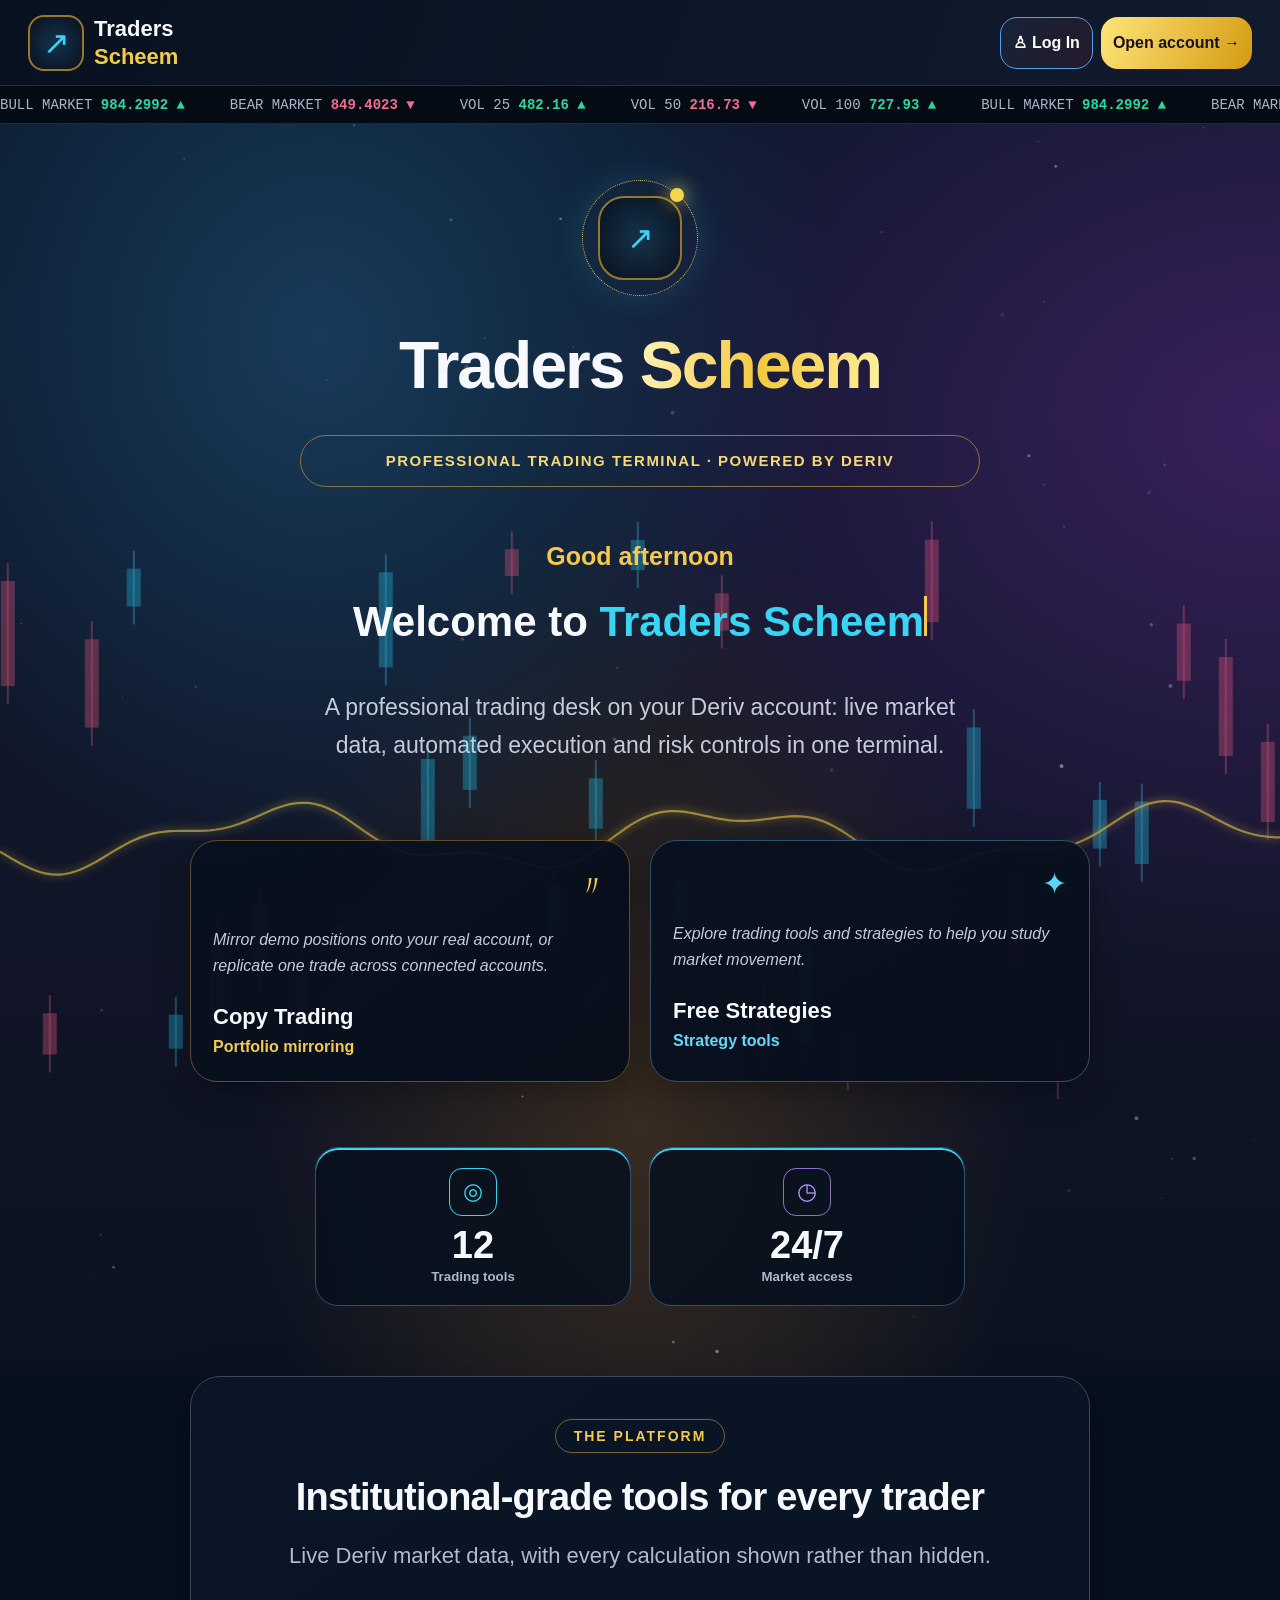
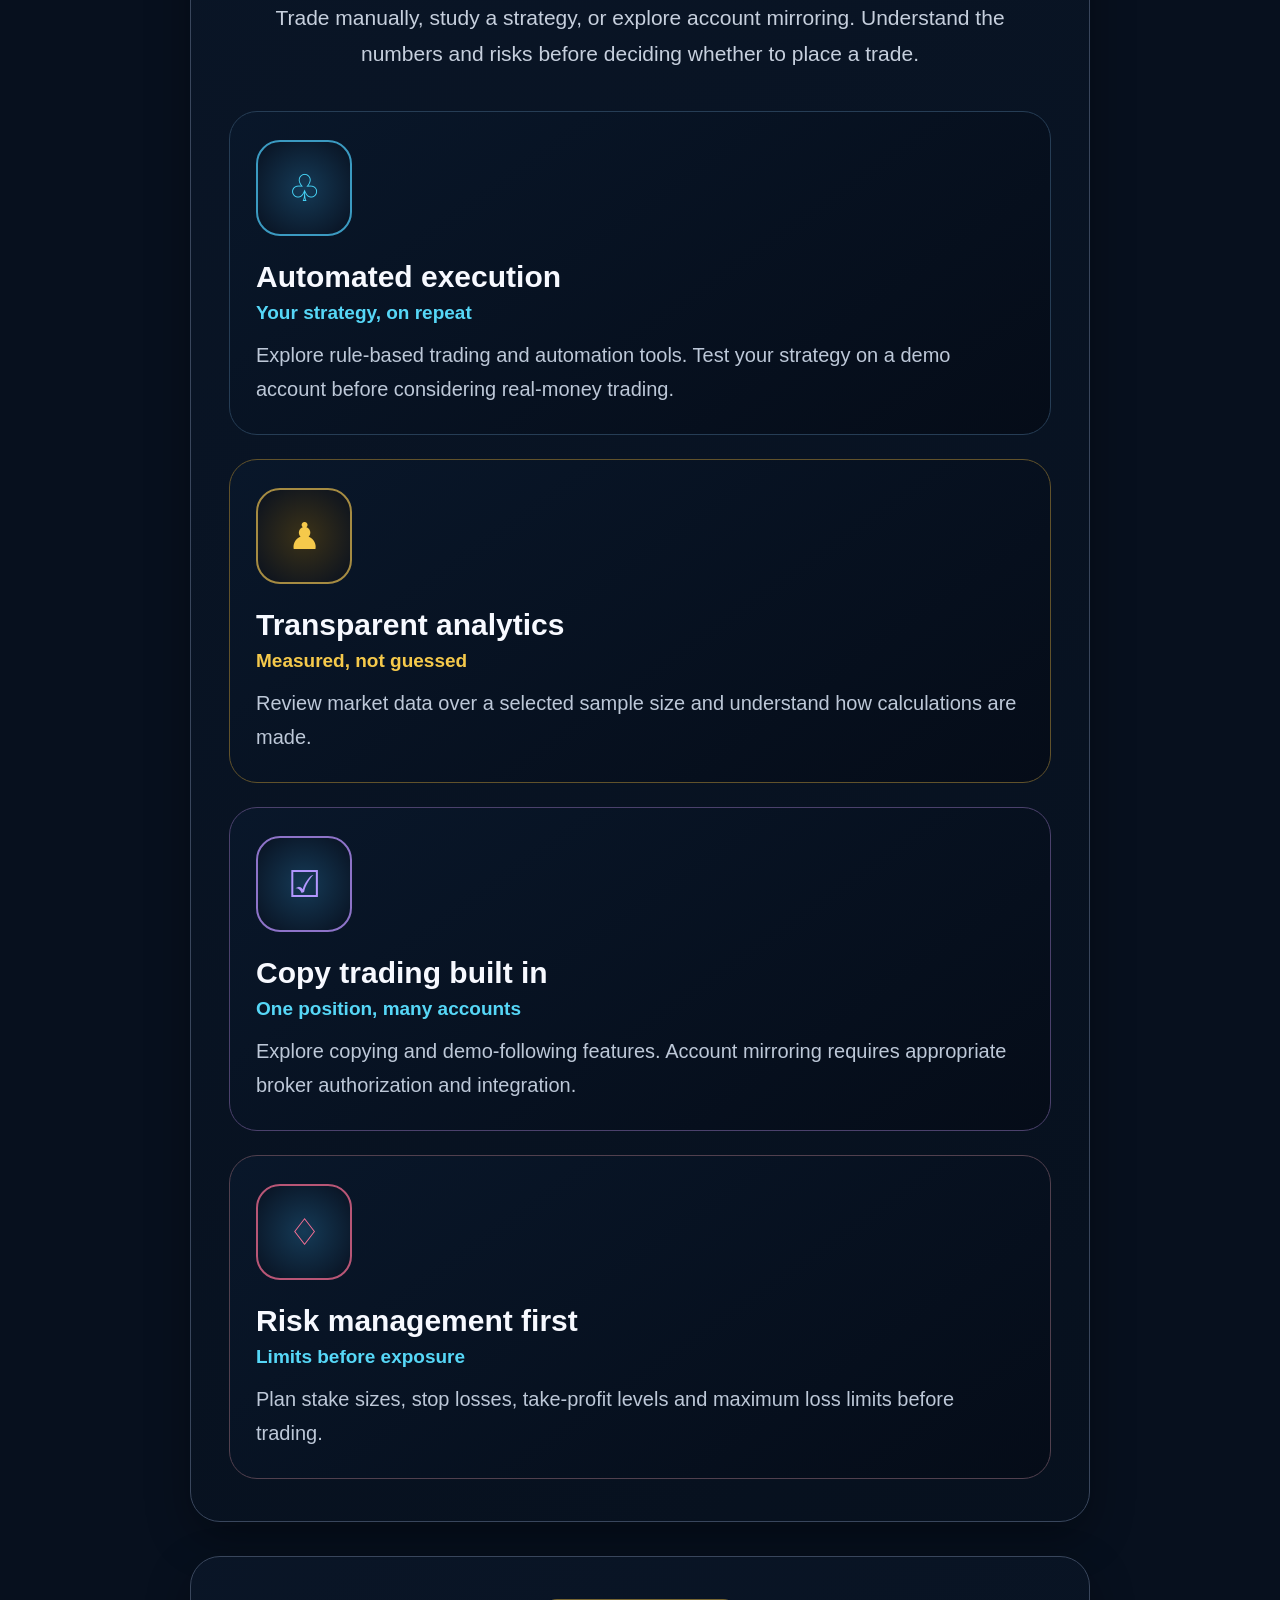
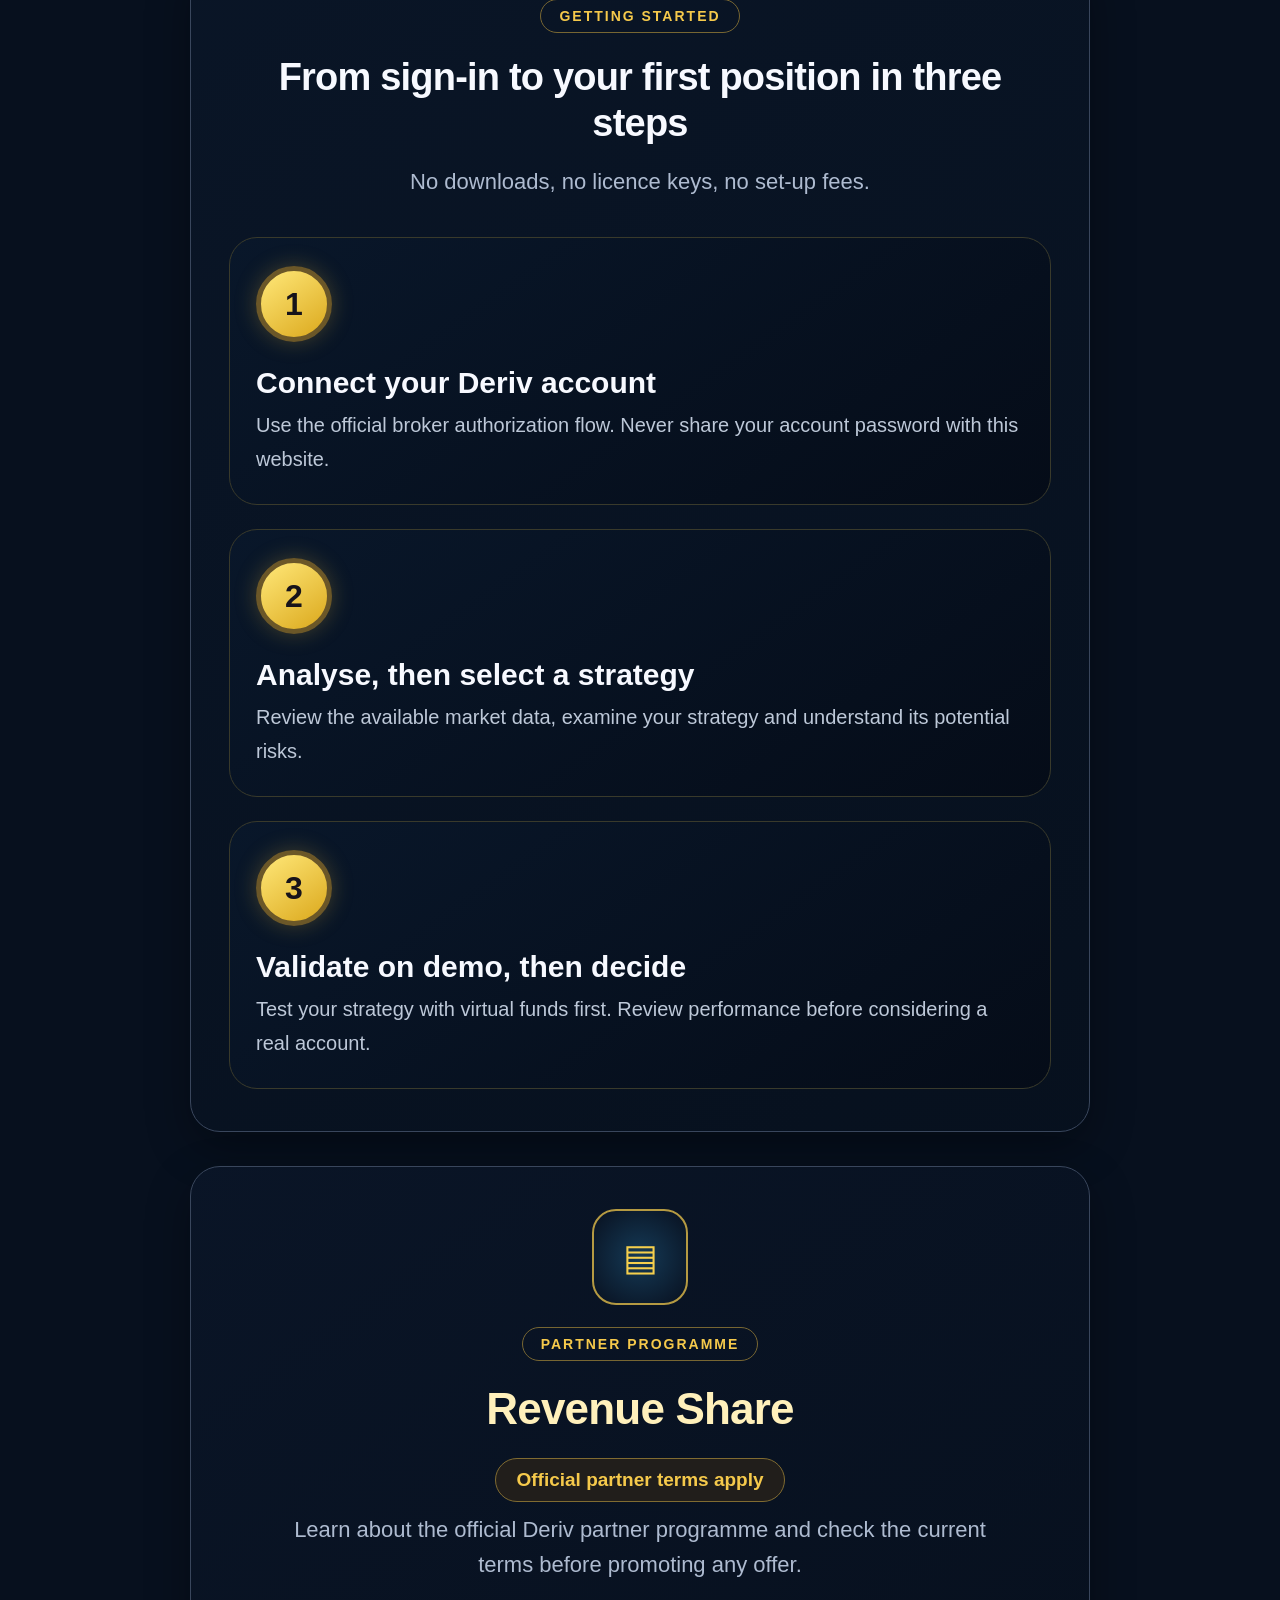
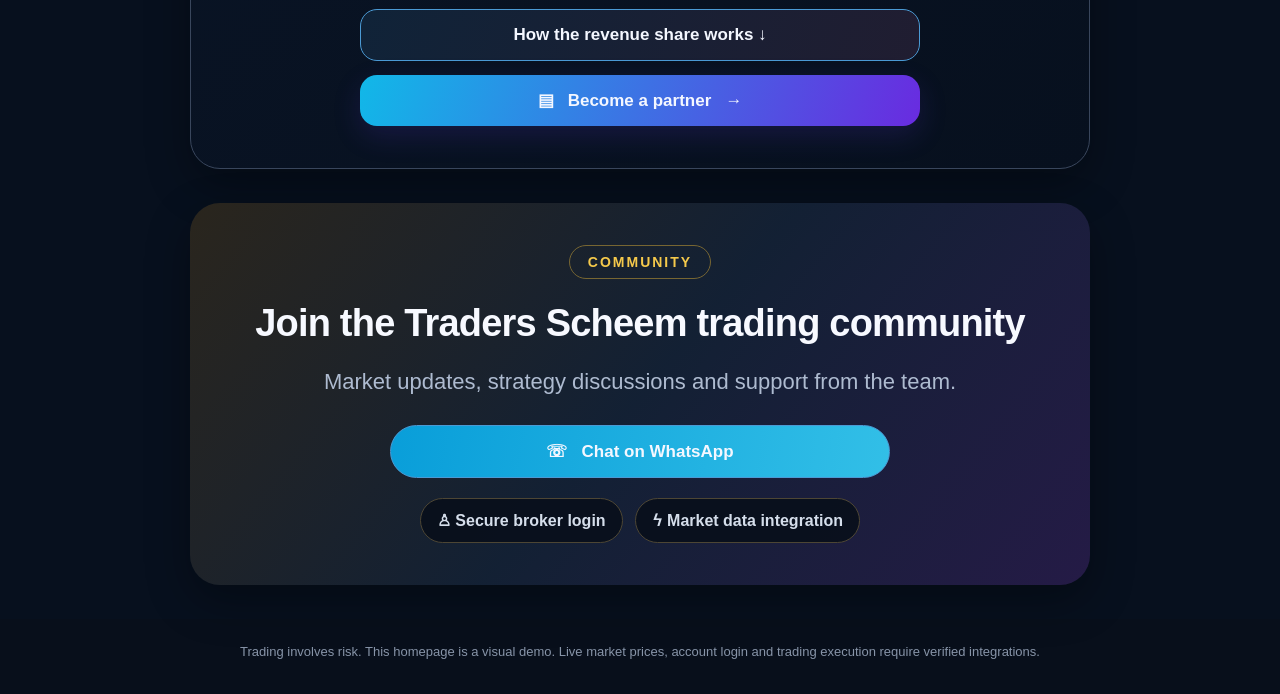
==== index.html @ 0c9692fd "Create index.html" ====
<!DOCTYPE html>
<html lang="en">
<head>
<meta charset="UTF-8">
<meta name="viewport" content="width=device-width, initial-scale=1.0">
<meta name="theme-color" content="#08101e">
<title>Traders Scheem</title>

<style>
:root {
  --bg: #07101e;
  --gold: #f5c94b;
  --cyan: #38d5f4;
}
* { box-sizing: border-box; }
html { scroll-behavior: smooth; }
body {
  margin: 0;
  background: var(--bg);
  color: #f7f9ff;
  font-family: Arial, Helvetica, sans-serif;
  overflow-x: hidden;
}
button, a { font: inherit; }
button { cursor: pointer; }

/* Sticky navigation */
.nav {
  position: sticky;
  top: 0;
  z-index: 20;
  min-height: 86px;
  background: linear-gradient(110deg,#07111f,#111b2d);
  display: flex;
  align-items: center;
  justify-content: space-between;
  padding: 10px 16px;
  gap: 10px;
  border-bottom: 1px solid #243047;
}
.brand {
  display: flex;
  align-items: center;
  gap: 10px;
}
.logo {
  width: 56px;
  height: 56px;
  border: 2px solid #98772b;
  border-radius: 16px;
  background: radial-gradient(circle,#15334c,#08101d);
  display: grid;
  place-items: center;
  color: var(--cyan);
  font-size: 32px;
  flex-shrink: 0;
}
.brand-name {
  font-size: 22px;
  line-height: 1.05;
  font-weight: 900;
}
.brand-name span {
  display: block;
  color: var(--gold);
  margin-top: 4px;
}
.nav-actions {
  display: flex;
  gap: 8px;
  align-items: center;
}
.nav-btn {
  border: 1px solid #559fe9;
  border-radius: 17px;
  padding: 12px;
  min-height: 52px;
  background: linear-gradient(120deg,#172337,#241b2b);
  color: white;
  font-weight: 800;
}
.nav-btn.open {
  background: linear-gradient(115deg,#ffe57a,#d59a11);
  border: 0;
  color: #17121a;
}

/* Animated market ticker */
.ticker {
  position: sticky;
  top: 86px;
  z-index: 19;
  height: 38px;
  background: #050b15;
  border-bottom: 1px solid #1e2a3c;
  display: flex;
  align-items: center;
  overflow: hidden;
  white-space: nowrap;
  color: #aab6c8;
  font-family: monospace;
  font-size: 14px;
}
.ticker-track {
  display: flex;
  gap: 45px;
  min-width: max-content;
  animation: ticker 24s linear infinite;
}
.up { color: #27d9a2; }
.down { color: #f06c91; }
@keyframes ticker {
  to { transform: translateX(-50%); }
}

/* Hero section */
.hero {
  position: relative;
  isolation: isolate;
  min-height: 1050px;
  overflow: hidden;
  padding: 50px 20px 70px;
  text-align: center;
  background:
    radial-gradient(ellipse at 25% 17%,#183b5a,transparent 38%),
    radial-gradient(ellipse at 100% 24%,#39205c,transparent 42%),
    radial-gradient(ellipse at 50% 80%,#382b20,transparent 43%),
    linear-gradient(180deg,#0a1729,#111527 68%,#0a1220);
}
#chart-bg {
  position: absolute;
  inset: 0;
  width: 100%;
  height: 100%;
  z-index: -1;
  opacity: .72;
}
.hero-content {
  position: relative;
  z-index: 1;
  max-width: 900px;
  margin: auto;
}
.hero-logo {
  width: 116px;
  height: 116px;
  margin: 6px auto 35px;
  border-radius: 50%;
  display: grid;
  place-items: center;
  position: relative;
  border: 1px dotted #e2c24d;
  box-shadow: 0 0 35px #38d5f42a;
}
.hero-logo .logo {
  width: 84px;
  height: 84px;
  border-radius: 26px;
}
.orbit {
  position: absolute;
  width: 14px;
  height: 14px;
  background: #f5d64b;
  border-radius: 50%;
  top: 7px;
  right: 13px;
  box-shadow: 0 0 18px #f5d64b;
  animation: orbit 5s ease-in-out infinite;
}
@keyframes orbit {
  50% {
    transform: translate(-25px,42px);
    background: var(--cyan);
  }
}
h1 {
  font-size: clamp(38px,9vw,66px);
  line-height: 1.04;
  letter-spacing: -2px;
  margin: 0 0 35px;
  font-weight: 900;
}
h1 span {
  background: linear-gradient(100deg,#fff3bc,#f5c83d,#fff0a2);
  -webkit-background-clip: text;
  background-clip: text;
  color: transparent;
}
.tagline {
  border: 1px solid #8c733b;
  border-radius: 40px;
  padding: 14px 18px;
  max-width: 680px;
  margin: 0 auto 55px;
  color: #f5d879;
  font-size: 15px;
  font-weight: 850;
  letter-spacing: 1.5px;
  line-height: 1.5;
}
.greeting {
  font-size: 25px;
  font-weight: 800;
  color: var(--gold);
  margin-bottom: 25px;
}
.typing-line {
  font-size: clamp(29px,6vw,42px);
  font-weight: 900;
  min-height: 53px;
  margin: 0 auto 40px;
}
.cyan { color: var(--cyan); }
.cursor {
  display: inline-block;
  width: 3px;
  height: .95em;
  background: var(--gold);
  animation: blink .8s steps(2) infinite;
}
@keyframes blink { 50% { opacity: 0; } }
.description {
  max-width: 680px;
  margin: 0 auto 75px;
  font-size: clamp(17px,3.6vw,23px);
  line-height: 1.65;
  color: #c5ccd9;
}

/* Hero feature cards */
.features {
  display: grid;
  grid-template-columns: 1fr 1fr;
  gap: 20px;
  max-width: 900px;
  margin: auto;
  text-align: left;
}
.feature {
  border: 1px solid #5e4d2d;
  border-radius: 27px;
  background: linear-gradient(145deg,#07101fef,#080e1bf7);
  padding: 25px 22px;
  min-height: 230px;
  box-shadow: 0 10px 35px #0005;
}
.feature.secondary { border-color: #31516a; }
.quote {
  color: var(--gold);
  font-size: 30px;
  text-align: right;
}
.feature p {
  color: #c5cbd8;
  font-style: italic;
  font-size: 16px;
  line-height: 1.65;
  margin: 20px 0 24px;
}
.feature h2 { font-size: 22px; margin-bottom: 8px; }
.sub { color: var(--gold); font-weight: 800; }
.feature.secondary .sub { color: #63dafa; }

/* Statistics */
.stats {
  display: grid;
  grid-template-columns: 1fr 1fr;
  gap: 18px;
  max-width: 650px;
  margin: 65px auto 0;
}
.stat {
  border: 1px solid #2b526f;
  border-radius: 23px;
  min-height: 150px;
  padding: 20px;
  background: #07101ed9;
  box-shadow: inset 0 2px 0 var(--cyan);
}
.stat-icon {
  width: 48px;
  height: 48px;
  border: 1px solid var(--cyan);
  border-radius: 13px;
  margin: 0 auto 8px;
  display: grid;
  place-items: center;
  color: var(--cyan);
  font-size: 23px;
}
.stat strong { font-size: 38px; display: block; }
.stat small { color: #aab8c9; font-weight: 700; }

/* All scroll-down sections */
.content-section {
  position: relative;
  max-width: 900px;
  margin: 0 auto 34px;
  padding: 32px 28px;
  border: 1px solid #39465c;
  border-radius: 30px;
  background: linear-gradient(145deg,#0a1527f5,#07101ef7);
  box-shadow: 0 16px 45px #0005;
  text-align: center;
}
.section-kicker {
  display: inline-block;
  border: 1px solid #776632;
  border-radius: 28px;
  padding: 8px 18px;
  color: var(--gold);
  font-weight: 900;
  letter-spacing: 2px;
  font-size: 14px;
  margin-bottom: 22px;
}
.content-section h2 {
  font-size: clamp(27px,5.5vw,38px);
  line-height: 1.2;
  margin: 0 auto 18px;
  letter-spacing: -.8px;
}
.section-lead {
  font-size: clamp(17px,3.6vw,22px);
  line-height: 1.6;
  color: #aebbd0;
  margin: 0 auto 26px;
  max-width: 720px;
}
.section-copy {
  font-size: clamp(16px,3.4vw,21px);
  line-height: 1.75;
  color: #c6cfdd;
  margin: 22px auto 0;
  max-width: 760px;
}
.detail-list {
  display: grid;
  grid-template-columns: 1fr;
  gap: 24px;
  margin-top: 38px;
  text-align: left;
}
.detail-card {
  border: 1px solid #263d55;
  border-radius: 28px;
  padding: 28px 26px;
  background: linear-gradient(145deg,#09172a,#050c18);
}
.detail-card.gold { border-color: #61522b; }
.detail-card.purple { border-color: #4b416c; }
.detail-card.rose { border-color: #51404e; }
.detail-icon {
  width: 96px;
  height: 96px;
  border: 2px solid #3b9ac1;
  border-radius: 24px;
  display: grid;
  place-items: center;
  font-size: 37px;
  color: #48d7fa;
  background: radial-gradient(circle,#153a56,#08101f);
  margin-bottom: 24px;
}
.detail-card.gold .detail-icon {
  color: var(--gold);
  border-color: #a58b42;
  background: radial-gradient(circle,#3b3218,#08101f);
}
.detail-card.purple .detail-icon {
  color: #b397ff;
  border-color: #8d73c8;
}
.detail-card.rose .detail-icon {
  color: #ff7297;
  border-color: #b85676;
}
.detail-card h3 {
  font-size: clamp(23px,4.5vw,30px);
  margin: 0 0 8px;
}
.subheading {
  font-size: 19px;
  font-weight: 800;
  color: #56d7f7;
  margin-bottom: 14px;
}
.detail-card.gold .subheading { color: var(--gold); }
.detail-card p {
  font-size: clamp(16px,3.4vw,20px);
  line-height: 1.7;
  color: #bdc8d8;
  margin: 0;
}

/* Three getting-started steps */
.steps .detail-card { border-color: #393a2b; }
.step-number {
  width: 76px;
  height: 76px;
  border-radius: 50%;
  display: grid;
  place-items: center;
  background: linear-gradient(145deg,#ffe879,#dba81c);
  color: #17131a;
  font-size: 32px;
  font-weight: 900;
  border: 5px solid #6b5728;
  box-shadow: 0 0 22px #e6bc3740;
  margin-bottom: 24px;
}

/* Partner section */
.partner-icon { margin: 0 auto 22px; }
.partner-title {
  font-size: clamp(32px,6vw,44px) !important;
  color: #fff0bb;
}
.pill {
  display: inline-block;
  border: 1px solid #806b31;
  border-radius: 30px;
  padding: 10px 20px;
  color: var(--gold);
  font-weight: 900;
  font-size: 19px;
  margin: 4px 0 10px;
  background: #211e1b;
}
.section-button {
  display: block;
  width: 100%;
  max-width: 560px;
  margin: 14px auto 0;
  padding: 15px 18px;
  border-radius: 17px;
  border: 1px solid #4b9ad4;
  background: linear-gradient(110deg,#102338,#201d31);
  color: #f4f7ff;
  font-weight: 850;
  font-size: 17px;
}
.section-button.primary {
  border: 0;
  background: linear-gradient(110deg,#11b8e8,#692be0);
  box-shadow: 0 10px 28px #4e32c533;
}
.community {
  background: linear-gradient(130deg,#332b1dcb,#142236e8,#33205aab);
  border: 0;
}
.community .section-button {
  border-radius: 35px;
  background: linear-gradient(100deg,#099ed9,#32bfe7);
  max-width: 500px;
}
.trust-pills {
  display: flex;
  justify-content: center;
  flex-wrap: wrap;
  gap: 12px;
  margin-top: 20px;
}
.trust-pills span {
  border: 1px solid #4d4634;
  border-radius: 30px;
  padding: 12px 16px;
  background: #080f1be8;
  color: #d5deeb;
  font-weight: 700;
}
.footer {
  padding: 25px 15px 35px;
  text-align: center;
  color: #8794a8;
  font-size: 13px;
  background: #080f1b;
}

/* Mobile responsive */
@media (min-width:760px) {
  .nav { padding-left: 28px; padding-right: 28px; }
  .content-section { padding: 42px 38px; }
  .detail-list.two-col { grid-template-columns: 1fr 1fr; }
}
@media (max-width:420px) {
  .nav { padding: 8px 10px; }
  .logo { width: 47px; height: 47px; }
  .brand-name { font-size: 19px; }
  .nav-btn { padding: 10px 8px; font-size: 12px; }
  .hero { padding-left: 15px; padding-right: 15px; }
  .tagline { font-size: 12px; letter-spacing: 1px; }
  .features { gap: 12px; }
  .feature { padding: 19px 14px; }
  .feature p { font-size: 14px; }
  .feature h2 { font-size: 18px; }
  .content-section { padding: 28px 18px; margin-left: 12px; margin-right: 12px; }
  .detail-card { padding: 24px 20px; }
}
@media (prefers-reduced-motion: reduce) {
  *, *::before, *::after {
    animation-duration: .01ms !important;
    scroll-behavior: auto !important;
  }
}
</style>
</head>

<body>

<!-- Website header: browser mockup removed -->
<nav class="nav">
  <div class="brand">
    <div class="logo" aria-hidden="true">↗</div>
    <div class="brand-name">Traders<span>Scheem</span></div>
  </div>

  <div class="nav-actions">
    <button class="nav-btn"
      onclick="showNotice('Connect this button to your secure login page.')">
      ♙ Log In
    </button>
    <button class="nav-btn open"
      onclick="showNotice('Connect this button to your registration page.')">
      Open account →
    </button>
  </div>
</nav>

<div class="ticker">
  <div class="ticker-track">
    <span>BULL MARKET <b class="up">984.2992 ▲</b></span>
    <span>BEAR MARKET <b class="down">849.4023 ▼</b></span>
    <span>VOL 25 <b class="up">482.16 ▲</b></span>
    <span>VOL 50 <b class="down">216.73 ▼</b></span>
    <span>VOL 100 <b class="up">727.93 ▲</b></span>

    <span>BULL MARKET <b class="up">984.2992 ▲</b></span>
    <span>BEAR MARKET <b class="down">849.4023 ▼</b></span>
    <span>VOL 25 <b class="up">482.16 ▲</b></span>
    <span>VOL 50 <b class="down">216.73 ▼</b></span>
    <span>VOL 100 <b class="up">727.93 ▲</b></span>
  </div>
</div>

<!-- HERO -->
<main class="hero">
  <canvas id="chart-bg" aria-hidden="true"></canvas>

  <div class="hero-content">
    <div class="hero-logo">
      <div class="logo">↗</div>
      <span class="orbit"></span>
    </div>

    <h1>Traders <span>Scheem</span></h1>

    <div class="tagline">
      PROFESSIONAL TRADING TERMINAL · POWERED BY DERIV
    </div>

    <p class="greeting">Good afternoon</p>

    <p class="typing-line">
      Welcome to <span id="typed" class="cyan"></span><span class="cursor"></span>
    </p>

    <p class="description">
      A professional trading desk on your Deriv account:
      live market data, automated execution and risk controls
      in one terminal.
    </p>

    <section class="features">
      <article class="feature">
        <div class="quote">〃</div>
        <p>
          Mirror demo positions onto your real account, or
          replicate one trade across connected accounts.
        </p>
        <h2>Copy Trading</h2>
        <div class="sub">Portfolio mirroring</div>
      </article>

      <article class="feature secondary">
        <div class="quote" style="color:#55d8f5">✦</div>
        <p>
          Explore trading tools and strategies to help you
          study market movement.
        </p>
        <h2>Free Strategies</h2>
        <div class="sub">Strategy tools</div>
      </article>
    </section>

    <section class="stats">
      <div class="stat">
        <div class="stat-icon">◎</div>
        <strong>12</strong>
        <small>Trading tools</small>
      </div>
      <div class="stat">
        <div class="stat-icon" style="color:#b397ff;border-color:#8d73c8">◷</div>
        <strong>24/7</strong>
        <small>Market access</small>
      </div>
    </section>
  </div>
</main>

<!-- THE PLATFORM -->
<section class="content-section" id="platform">
  <div class="section-kicker">THE PLATFORM</div>

  <h2>Institutional-grade tools for every trader</h2>

  <p class="section-lead">
    Live Deriv market data, with every calculation shown
    rather than hidden.
  </p>

  <p class="section-copy">
    Trade manually, study a strategy, or explore account
    mirroring. Understand the numbers and risks before
    deciding whether to place a trade.
  </p>

  <div class="detail-list">
    <article class="detail-card">
      <div class="detail-icon">♧</div>
      <h3>Automated execution</h3>
      <div class="subheading">Your strategy, on repeat</div>
      <p>
        Explore rule-based trading and automation tools.
        Test your strategy on a demo account before considering
        real-money trading.
      </p>
    </article>

    <article class="detail-card gold">
      <div class="detail-icon">♟</div>
      <h3>Transparent analytics</h3>
      <div class="subheading">Measured, not guessed</div>
      <p>
        Review market data over a selected sample size and
        understand how calculations are made.
      </p>
    </article>

    <article class="detail-card purple">
      <div class="detail-icon">☑</div>
      <h3>Copy trading built in</h3>
      <div class="subheading">One position, many accounts</div>
      <p>
        Explore copying and demo-following features. Account
        mirroring requires appropriate broker authorization
        and integration.
      </p>
    </article>

    <article class="detail-card rose">
      <div class="detail-icon">♢</div>
      <h3>Risk management first</h3>
      <div class="subheading">Limits before exposure</div>
      <p>
        Plan stake sizes, stop losses, take-profit levels
        and maximum loss limits before trading.
      </p>
    </article>
  </div>
</section>

<!-- GETTING STARTED -->
<section class="content-section" id="getting-started">
  <div class="section-kicker">GETTING STARTED</div>

  <h2>From sign-in to your first position in three steps</h2>

  <p class="section-lead">
    No downloads, no licence keys, no set-up fees.
  </p>

  <div class="detail-list steps">
    <article class="detail-card">
      <div class="step-number">1</div>
      <h3>Connect your Deriv account</h3>
      <p>
        Use the official broker authorization flow.
        Never share your account password with this website.
      </p>
    </article>

    <article class="detail-card">
      <div class="step-number">2</div>
      <h3>Analyse, then select a strategy</h3>
      <p>
        Review the available market data, examine your
        strategy and understand its potential risks.
      </p>
    </article>

    <article class="detail-card">
      <div class="step-number">3</div>
      <h3>Validate on demo, then decide</h3>
      <p>
        Test your strategy with virtual funds first.
        Review performance before considering a real account.
      </p>
    </article>
  </div>
</section>

<!-- PARTNER PROGRAMME -->
<section class="content-section" id="partner">
  <div class="detail-icon partner-icon"
       style="color:#f5cf4d;border-color:#b59a42">
    ▤
  </div>

  <div class="section-kicker">PARTNER PROGRAMME</div>

  <h2 class="partner-title">Revenue Share</h2>

  <div class="pill">Official partner terms apply</div>

  <p class="section-lead">
    Learn about the official Deriv partner programme and
    check the current terms before promoting any offer.
  </p>

  <button class="section-button"
    onclick="showNotice('Add your verified partner programme URL here.')">
    How the revenue share works ↓
  </button>

  <button class="section-button primary"
    onclick="showNotice('Connect this button to your verified partner registration URL.')">
    ▤ &nbsp; Become a partner &nbsp; →
  </button>
</section>

<!-- COMMUNITY -->
<section class="content-section community" id="community">
  <div class="section-kicker">COMMUNITY</div>

  <h2>Join the Traders Scheem trading community</h2>

  <p class="section-lead">
    Market updates, strategy discussions and support from
    the team.
  </p>

  <a class="section-button"
     href="https://wa.me/254741030460"
     target="_blank"
     rel="noopener noreferrer"
     style="text-decoration:none">
    ☏ &nbsp; Chat on WhatsApp
  </a>

  <div class="trust-pills">
    <span>♙ Secure broker login</span>
    <span>ϟ Market data integration</span>
  </div>
</section>

<footer class="footer">
  Trading involves risk. This homepage is a visual demo.
  Live market prices, account login and trading execution
  require verified integrations.
</footer>

<script>
/* Notice for buttons that still need integration */
function showNotice(message) {
  alert(message);
}

/* Animated typing text */
const typed = document.getElementById("typed");

const phrases = [
  "Traders Scheem",
  "your trading desk",
  "smart trading tools"
];

let phraseIndex = 0;
let charIndex = 0;
let deleting = false;

function typeLoop() {
  const phrase = phrases[phraseIndex];
  typed.textContent = phrase.slice(0, charIndex);

  if (!deleting) {
    charIndex++;

    if (charIndex > phrase.length) {
      deleting = true;
      setTimeout(typeLoop, 1300);
      return;
    }
  } else {
    charIndex--;

    if (charIndex < 0) {
      charIndex = 0;
      deleting = false;
      phraseIndex = (phraseIndex + 1) % phrases.length;
    }
  }

  setTimeout(typeLoop, deleting ? 45 : 95);
}

typeLoop();

/* Animated decorative candlestick background */
const canvas = document.getElementById("chart-bg");
const ctx = canvas.getContext("2d");

let W = 0;
let H = 0;
let dpr = 1;
let candles = [];
let stars = [];
let phase = 0;

function resize() {
  dpr = Math.min(window.devicePixelRatio || 1, 2);
  W = canvas.clientWidth;
  H = canvas.clientHeight;

  canvas.width = W * dpr;
  canvas.height = H * dpr;
  ctx.setTransform(dpr, 0, 0, dpr, 0, 0);

  candles = Array.from(
    { length: Math.ceil(W / 42) + 3 },
    (_, i) => ({
      x: i * 42 + 8,
      y: 0.32 + Math.random() * 0.43,
      h: 25 + Math.random() * 85,
      up: Math.random() > 0.45
    })
  );

  stars = Array.from({ length: 65 }, () => ({
    x: Math.random() * W,
    y: Math.random() * H,
    r: 0.5 + Math.random() * 1.5,
    
      a: 0.15 + Math.random() * 0.55
    }));

}

function draw() {
  ctx.clearRect(0, 0, W, H);
  phase += 0.012;

  // Twinkling stars
  stars.forEach(s => {
    ctx.globalAlpha =
      s.a * (0.7 + 0.3 * Math.sin(phase * 2 + s.x));

    ctx.fillStyle = "#e5f5ff";
    ctx.beginPath();
    ctx.arc(s.x, s.y, s.r, 0, Math.PI * 2);
    ctx.fill();
  });

  // Moving candlesticks
  candles.forEach(c => {
    c.x -= 0.18;

    if (c.x < -5) {
      c.x = W + 30;
      c.y = 0.25 + Math.random() * 0.5;
      c.h = 25 + Math.random() * 90;
      c.up = Math.random() > 0.45;
    }

    const y = c.y * H;
    const bodyH = c.h;
    const top = y - bodyH * 0.5;
    const bottom = y + bodyH * 0.5;

    ctx.globalAlpha = 0.42;
    ctx.strokeStyle = c.up ? "#37d8f4" : "#fb658d";
    ctx.lineWidth = 2;

    ctx.beginPath();
    ctx.moveTo(c.x, top - 18);
    ctx.lineTo(c.x, bottom + 18);
    ctx.stroke();

    ctx.globalAlpha = 0.45;
    ctx.fillStyle = c.up ? "#27c7f0" : "#f45c86";
    ctx.fillRect(c.x - 7, top, 14, bodyH);
  });

  // Moving gold market line
  ctx.globalAlpha = 0.8;
  ctx.beginPath();

  for (let x = 0; x <= W; x += 5) {
    const y =
      H * 0.57 +
      Math.sin(x * 0.014 + phase) * 27 +
      Math.sin(x * 0.037 - phase * 0.7) * 10;

    if (x === 0) {
      ctx.moveTo(x, y);
    } else {
      ctx.lineTo(x, y);
    }
  }

  ctx.strokeStyle = "#f4d24d";
  ctx.lineWidth = 2.2;
  ctx.shadowColor = "#f3ce4d";
  ctx.shadowBlur = 9;
  ctx.stroke();
  ctx.shadowBlur = 0;
  ctx.globalAlpha = 1;

  requestAnimationFrame(draw);
}

// Start the animation
window.addEventListener("resize", resize);
resize();
draw();
</script>

</body>
</html>
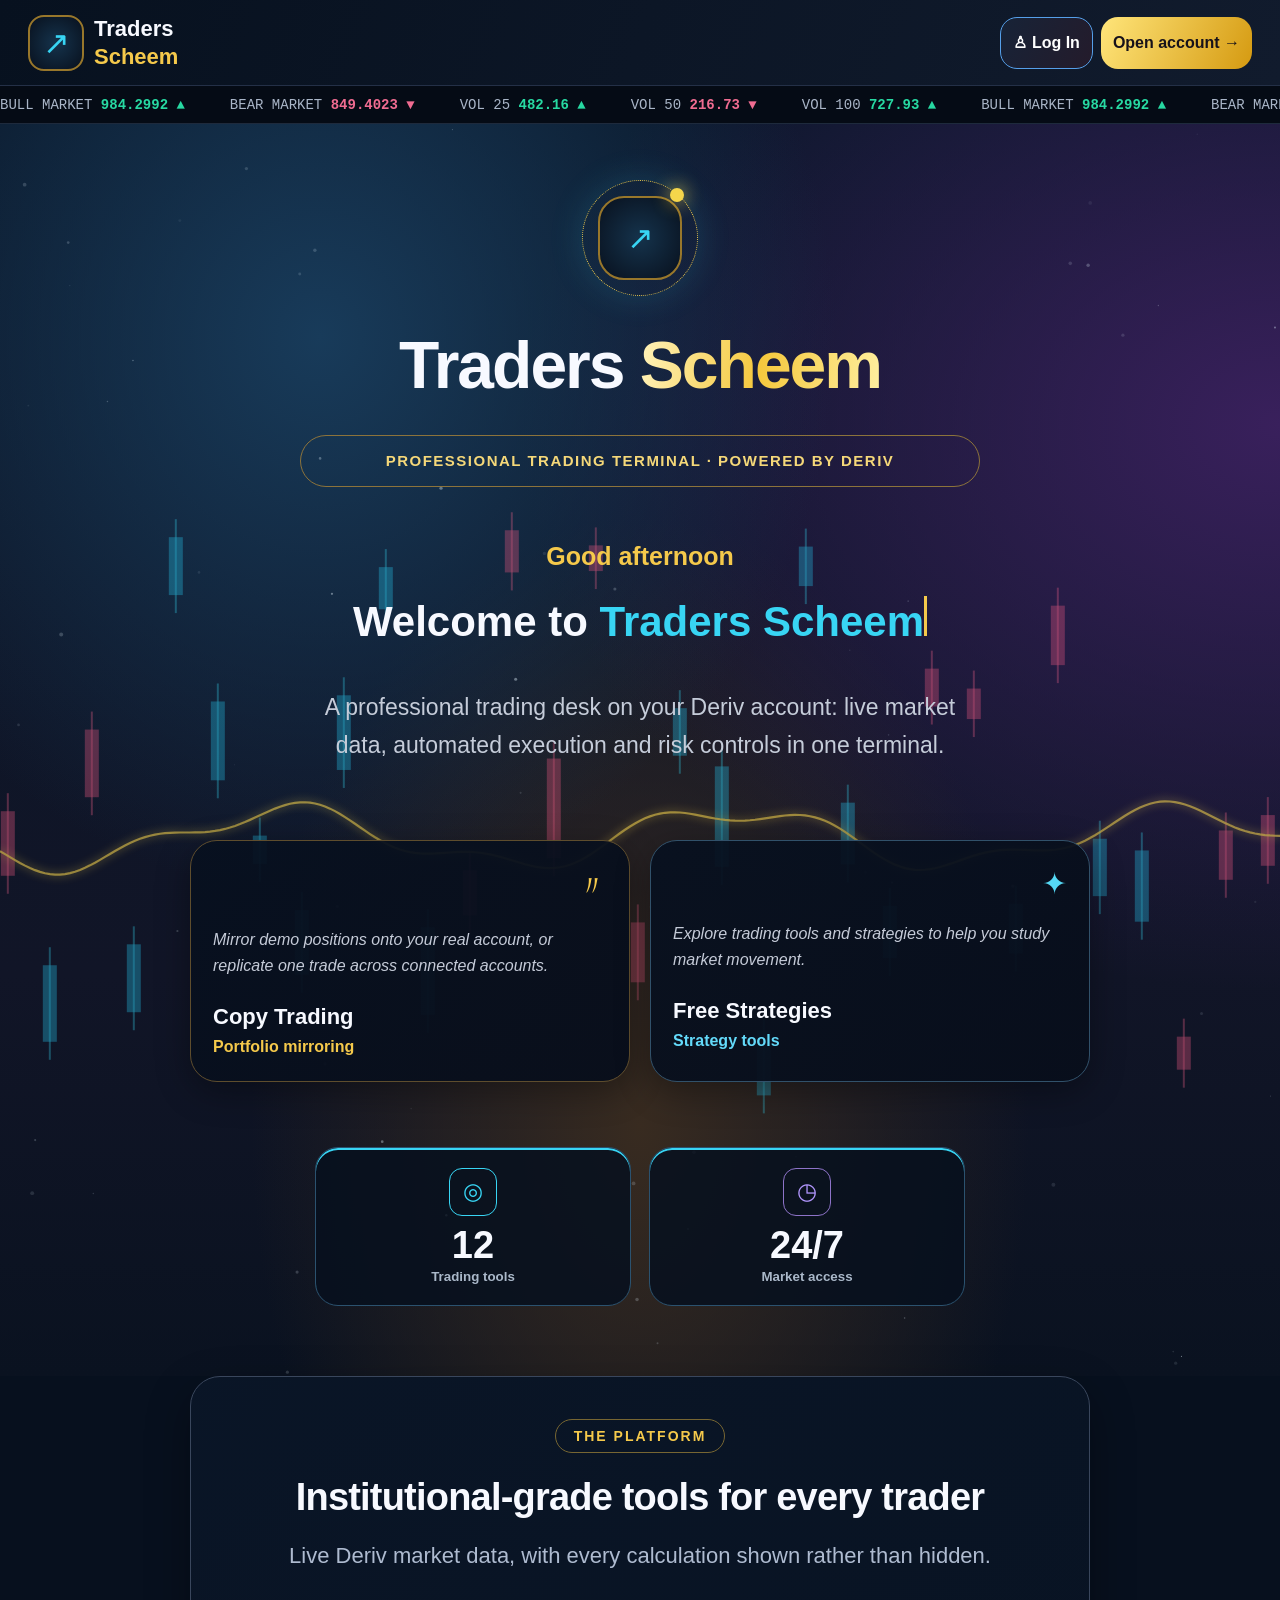
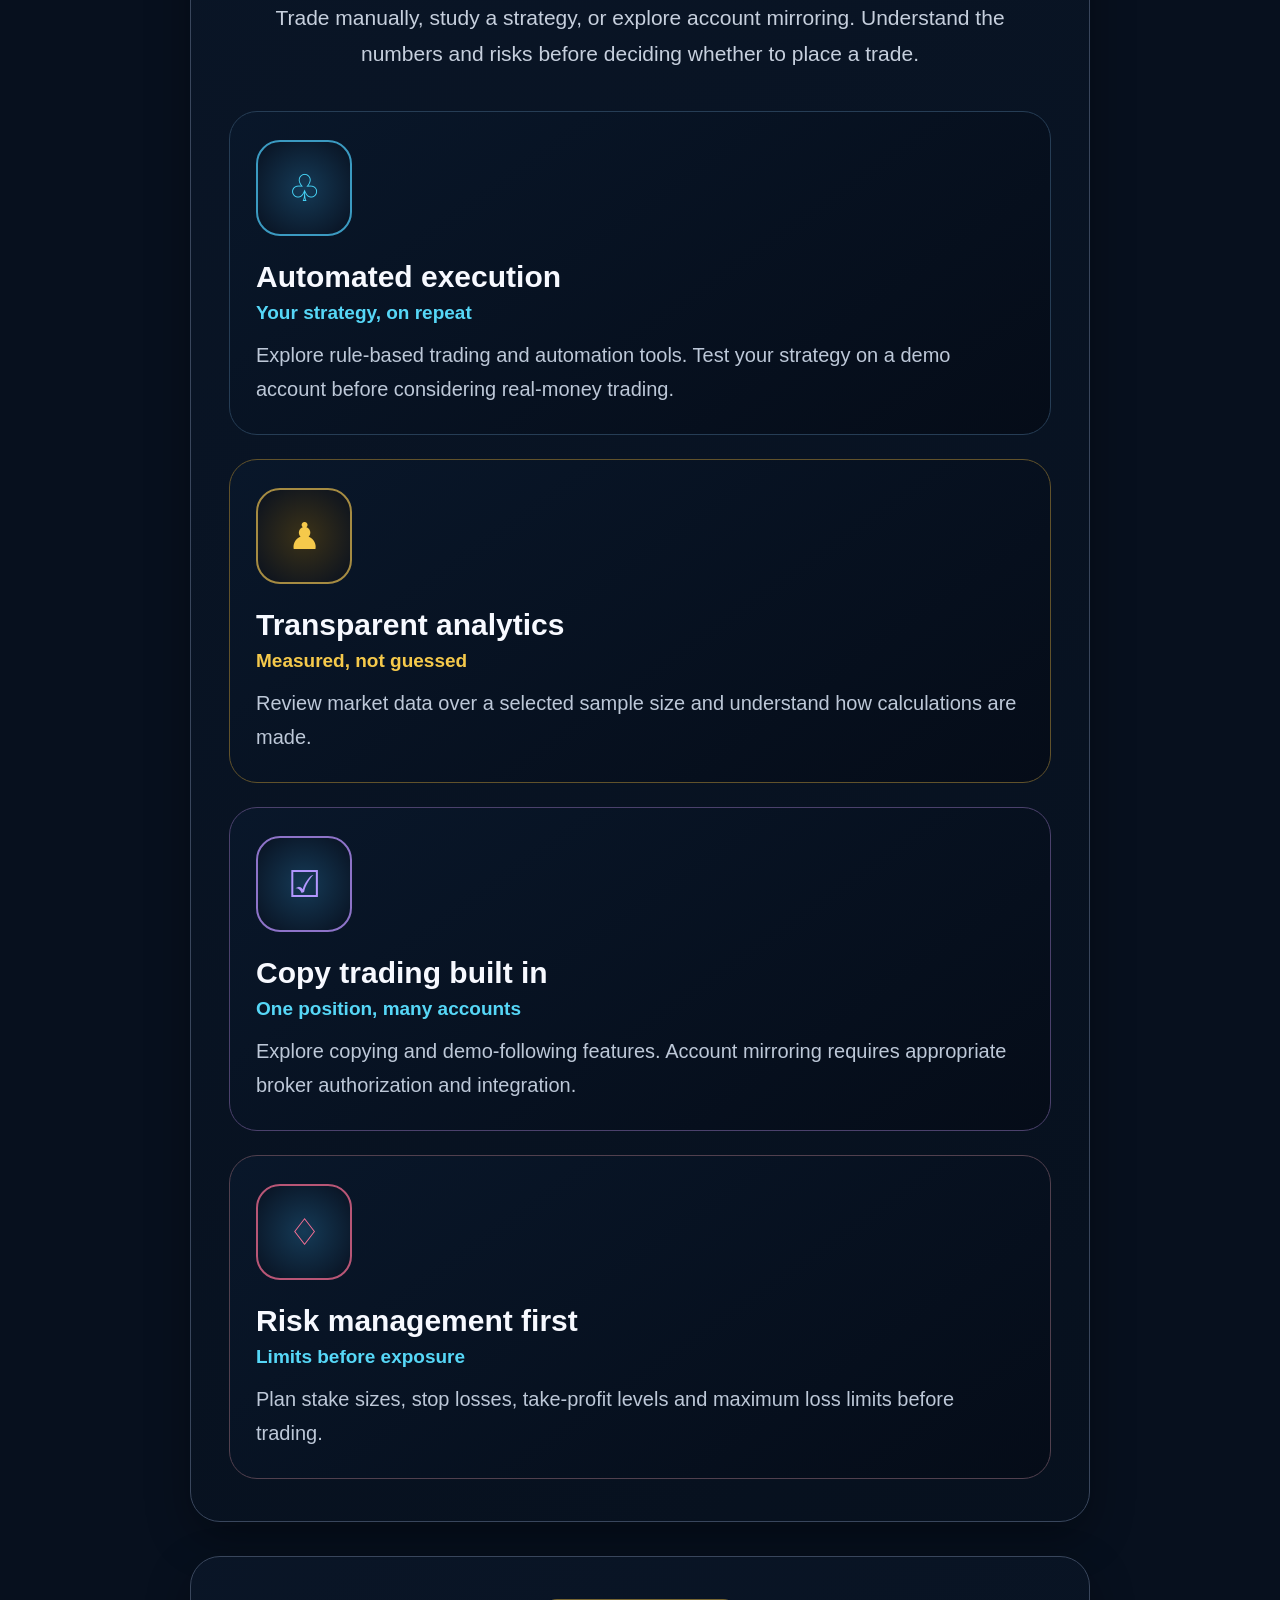
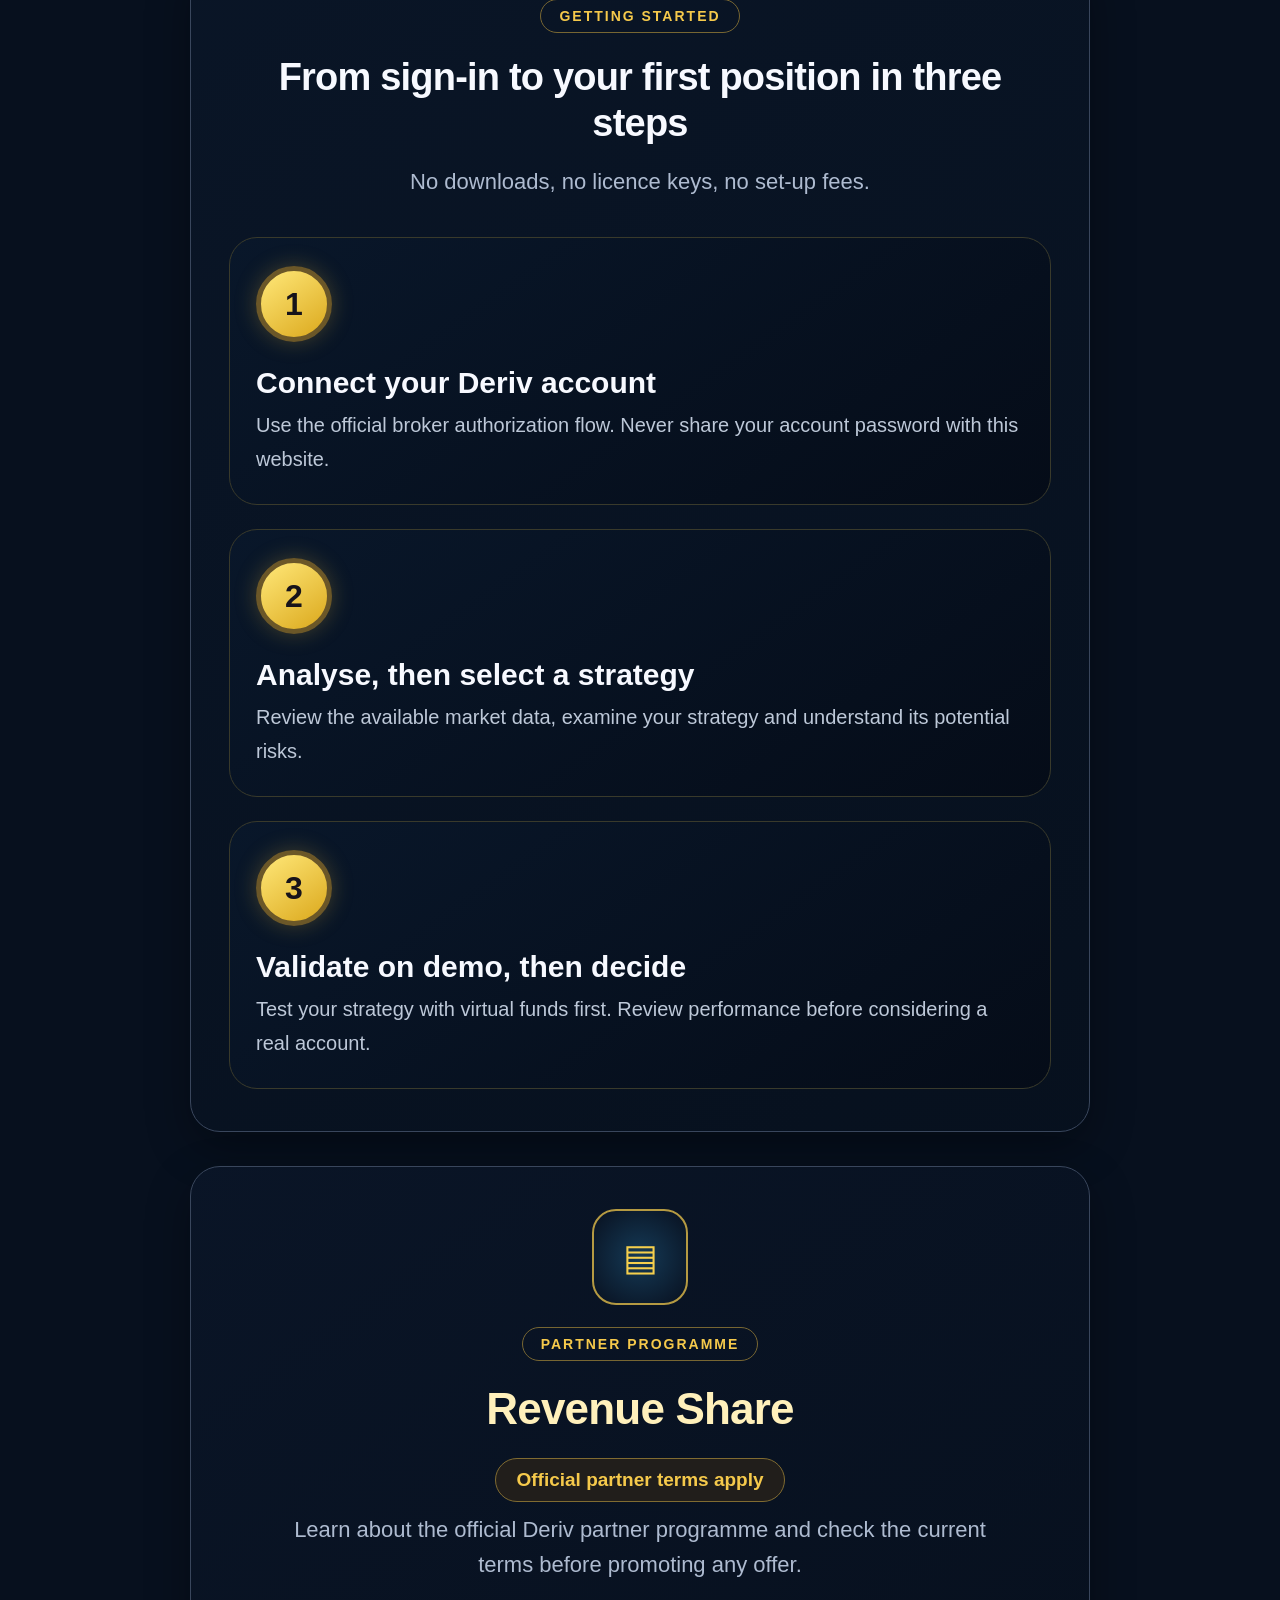
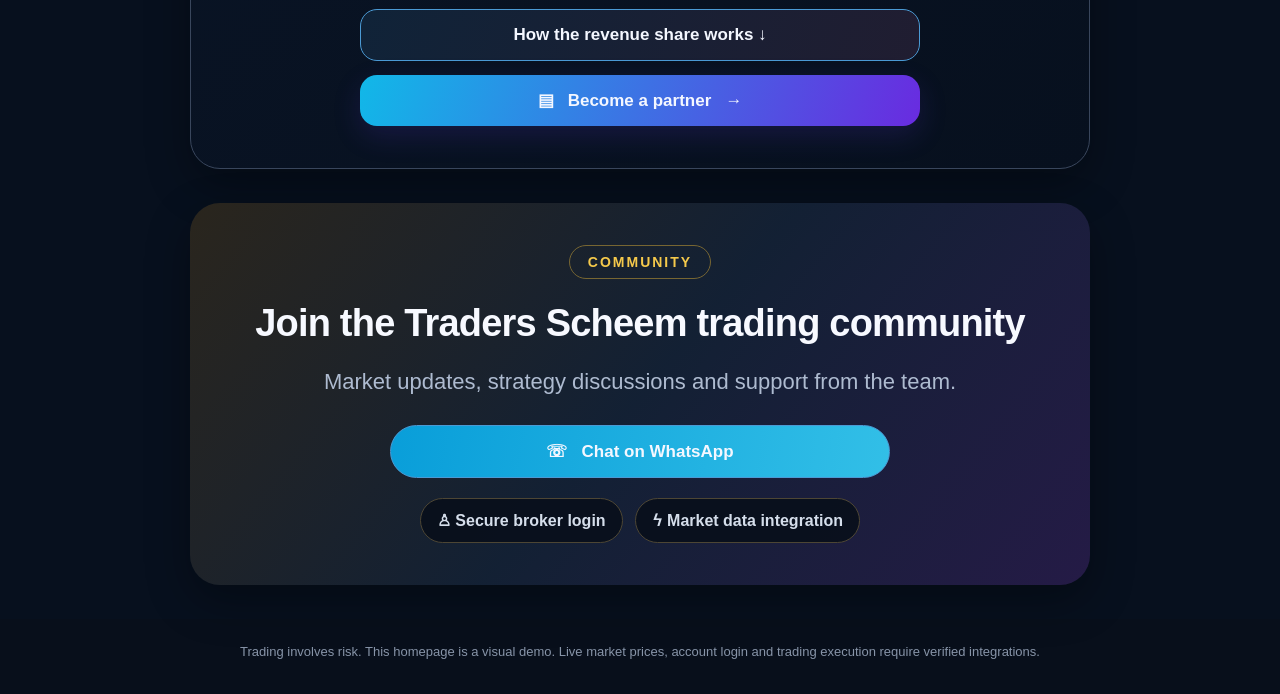
==== commit 2b6ba9b7: "Update index.html" ====
--- a/index.html
+++ b/index.html
@@ -518,15 +518,16 @@
   </div>
 
   <div class="nav-actions">
-    <button class="nav-btn"
-      onclick="showNotice('Connect this button to your secure login page.')">
-      ♙ Log In
-    </button>
-    <button class="nav-btn open"
-      onclick="showNotice('Connect this button to your registration page.')">
-      Open account →
-    </button>
-  </div>
+  <button class="nav-btn"
+    onclick="window.location.href='login.html'">
+    ♙ Log In
+  </button>
+
+  <button class="nav-btn open"
+    onclick="window.location.href='signup.html'">
+    Open account →
+  </button>
+</div>
 </nav>
 
 <div class="ticker">
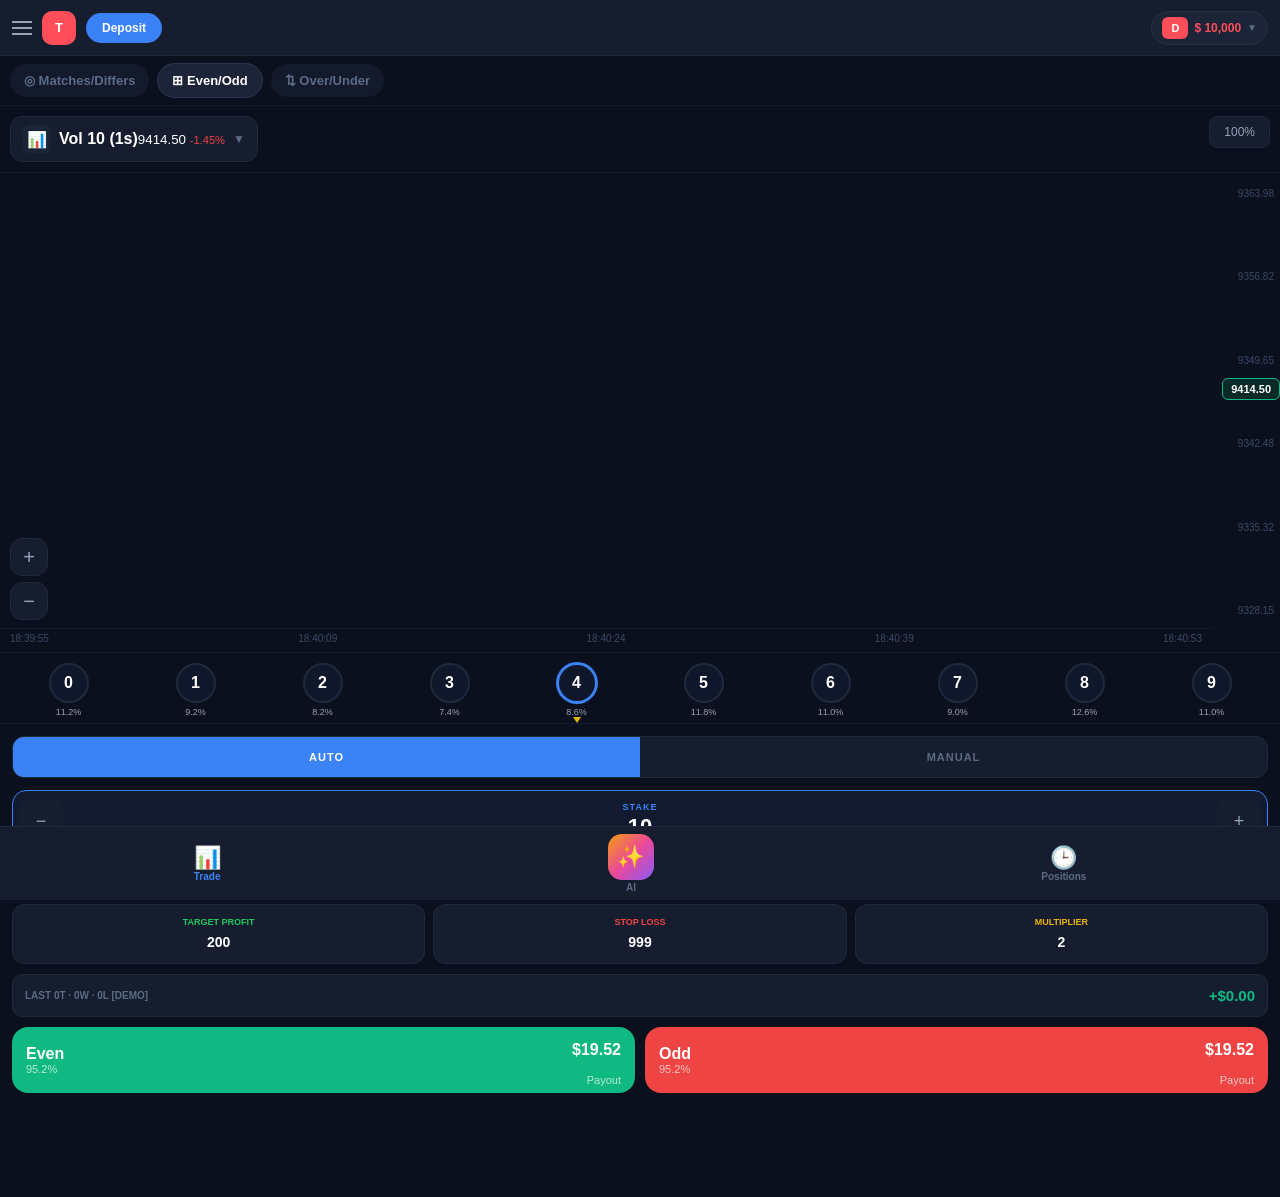
==== commit bd59e0ce: "Rename dashboard.html to index.html" ====
--- a/index.html
+++ b/index.html
@@ -1,942 +1,246 @@
-
 <!DOCTYPE html>
-<html lang="en">
+<html>
 <head>
 <meta charset="UTF-8">
-<meta name="viewport" content="width=device-width, initial-scale=1.0">
-<meta name="theme-color" content="#08101e">
-<title>Traders Scheem</title>
-
+<meta name="viewport" content="width=device-width,initial-scale=1,maximum-scale=1,user-scalable=no">
+<title>Vol 10 (1s) - Demo/Real</title>
 <style>
-:root {
-  --bg: #07101e;
-  --gold: #f5c94b;
-  --cyan: #38d5f4;
-}
-* { box-sizing: border-box; }
-html { scroll-behavior: smooth; }
-body {
-  margin: 0;
-  background: var(--bg);
-  color: #f7f9ff;
-  font-family: Arial, Helvetica, sans-serif;
-  overflow-x: hidden;
-}
-button, a { font: inherit; }
-button { cursor: pointer; }
-
-/* Sticky navigation */
-.nav {
-  position: sticky;
-  top: 0;
-  z-index: 20;
-  min-height: 86px;
-  background: linear-gradient(110deg,#07111f,#111b2d);
-  display: flex;
-  align-items: center;
-  justify-content: space-between;
-  padding: 10px 16px;
-  gap: 10px;
-  border-bottom: 1px solid #243047;
-}
-.brand {
-  display: flex;
-  align-items: center;
-  gap: 10px;
-}
-.logo {
-  width: 56px;
-  height: 56px;
-  border: 2px solid #98772b;
-  border-radius: 16px;
-  background: radial-gradient(circle,#15334c,#08101d);
-  display: grid;
-  place-items: center;
-  color: var(--cyan);
-  font-size: 32px;
-  flex-shrink: 0;
-}
-.brand-name {
-  font-size: 22px;
-  line-height: 1.05;
-  font-weight: 900;
-}
-.brand-name span {
-  display: block;
-  color: var(--gold);
-  margin-top: 4px;
-}
-.nav-actions {
-  display: flex;
-  gap: 8px;
-  align-items: center;
-}
-.nav-btn {
-  border: 1px solid #559fe9;
-  border-radius: 17px;
-  padding: 12px;
-  min-height: 52px;
-  background: linear-gradient(120deg,#172337,#241b2b);
-  color: white;
-  font-weight: 800;
-}
-.nav-btn.open {
-  background: linear-gradient(115deg,#ffe57a,#d59a11);
-  border: 0;
-  color: #17121a;
-}
-
-/* Animated market ticker */
-.ticker {
-  position: sticky;
-  top: 86px;
-  z-index: 19;
-  height: 38px;
-  background: #050b15;
-  border-bottom: 1px solid #1e2a3c;
-  display: flex;
-  align-items: center;
-  overflow: hidden;
-  white-space: nowrap;
-  color: #aab6c8;
-  font-family: monospace;
-  font-size: 14px;
-}
-.ticker-track {
-  display: flex;
-  gap: 45px;
-  min-width: max-content;
-  animation: ticker 24s linear infinite;
-}
-.up { color: #27d9a2; }
-.down { color: #f06c91; }
-@keyframes ticker {
-  to { transform: translateX(-50%); }
-}
-
-/* Hero section */
-.hero {
-  position: relative;
-  isolation: isolate;
-  min-height: 1050px;
-  overflow: hidden;
-  padding: 50px 20px 70px;
-  text-align: center;
-  background:
-    radial-gradient(ellipse at 25% 17%,#183b5a,transparent 38%),
-    radial-gradient(ellipse at 100% 24%,#39205c,transparent 42%),
-    radial-gradient(ellipse at 50% 80%,#382b20,transparent 43%),
-    linear-gradient(180deg,#0a1729,#111527 68%,#0a1220);
-}
-#chart-bg {
-  position: absolute;
-  inset: 0;
-  width: 100%;
-  height: 100%;
-  z-index: -1;
-  opacity: .72;
-}
-.hero-content {
-  position: relative;
-  z-index: 1;
-  max-width: 900px;
-  margin: auto;
-}
-.hero-logo {
-  width: 116px;
-  height: 116px;
-  margin: 6px auto 35px;
-  border-radius: 50%;
-  display: grid;
-  place-items: center;
-  position: relative;
-  border: 1px dotted #e2c24d;
-  box-shadow: 0 0 35px #38d5f42a;
-}
-.hero-logo .logo {
-  width: 84px;
-  height: 84px;
-  border-radius: 26px;
-}
-.orbit {
-  position: absolute;
-  width: 14px;
-  height: 14px;
-  background: #f5d64b;
-  border-radius: 50%;
-  top: 7px;
-  right: 13px;
-  box-shadow: 0 0 18px #f5d64b;
-  animation: orbit 5s ease-in-out infinite;
-}
-@keyframes orbit {
-  50% {
-    transform: translate(-25px,42px);
-    background: var(--cyan);
-  }
-}
-h1 {
-  font-size: clamp(38px,9vw,66px);
-  line-height: 1.04;
-  letter-spacing: -2px;
-  margin: 0 0 35px;
-  font-weight: 900;
-}
-h1 span {
-  background: linear-gradient(100deg,#fff3bc,#f5c83d,#fff0a2);
-  -webkit-background-clip: text;
-  background-clip: text;
-  color: transparent;
-}
-.tagline {
-  border: 1px solid #8c733b;
-  border-radius: 40px;
-  padding: 14px 18px;
-  max-width: 680px;
-  margin: 0 auto 55px;
-  color: #f5d879;
-  font-size: 15px;
-  font-weight: 850;
-  letter-spacing: 1.5px;
-  line-height: 1.5;
-}
-.greeting {
-  font-size: 25px;
-  font-weight: 800;
-  color: var(--gold);
-  margin-bottom: 25px;
-}
-.typing-line {
-  font-size: clamp(29px,6vw,42px);
-  font-weight: 900;
-  min-height: 53px;
-  margin: 0 auto 40px;
-}
-.cyan { color: var(--cyan); }
-.cursor {
-  display: inline-block;
-  width: 3px;
-  height: .95em;
-  background: var(--gold);
-  animation: blink .8s steps(2) infinite;
-}
-@keyframes blink { 50% { opacity: 0; } }
-.description {
-  max-width: 680px;
-  margin: 0 auto 75px;
-  font-size: clamp(17px,3.6vw,23px);
-  line-height: 1.65;
-  color: #c5ccd9;
-}
-
-/* Hero feature cards */
-.features {
-  display: grid;
-  grid-template-columns: 1fr 1fr;
-  gap: 20px;
-  max-width: 900px;
-  margin: auto;
-  text-align: left;
-}
-.feature {
-  border: 1px solid #5e4d2d;
-  border-radius: 27px;
-  background: linear-gradient(145deg,#07101fef,#080e1bf7);
-  padding: 25px 22px;
-  min-height: 230px;
-  box-shadow: 0 10px 35px #0005;
-}
-.feature.secondary { border-color: #31516a; }
-.quote {
-  color: var(--gold);
-  font-size: 30px;
-  text-align: right;
-}
-.feature p {
-  color: #c5cbd8;
-  font-style: italic;
-  font-size: 16px;
-  line-height: 1.65;
-  margin: 20px 0 24px;
-}
-.feature h2 { font-size: 22px; margin-bottom: 8px; }
-.sub { color: var(--gold); font-weight: 800; }
-.feature.secondary .sub { color: #63dafa; }
-
-/* Statistics */
-.stats {
-  display: grid;
-  grid-template-columns: 1fr 1fr;
-  gap: 18px;
-  max-width: 650px;
-  margin: 65px auto 0;
-}
-.stat {
-  border: 1px solid #2b526f;
-  border-radius: 23px;
-  min-height: 150px;
-  padding: 20px;
-  background: #07101ed9;
-  box-shadow: inset 0 2px 0 var(--cyan);
-}
-.stat-icon {
-  width: 48px;
-  height: 48px;
-  border: 1px solid var(--cyan);
-  border-radius: 13px;
-  margin: 0 auto 8px;
-  display: grid;
-  place-items: center;
-  color: var(--cyan);
-  font-size: 23px;
-}
-.stat strong { font-size: 38px; display: block; }
-.stat small { color: #aab8c9; font-weight: 700; }
-
-/* All scroll-down sections */
-.content-section {
-  position: relative;
-  max-width: 900px;
-  margin: 0 auto 34px;
-  padding: 32px 28px;
-  border: 1px solid #39465c;
-  border-radius: 30px;
-  background: linear-gradient(145deg,#0a1527f5,#07101ef7);
-  box-shadow: 0 16px 45px #0005;
-  text-align: center;
-}
-.section-kicker {
-  display: inline-block;
-  border: 1px solid #776632;
-  border-radius: 28px;
-  padding: 8px 18px;
-  color: var(--gold);
-  font-weight: 900;
-  letter-spacing: 2px;
-  font-size: 14px;
-  margin-bottom: 22px;
-}
-.content-section h2 {
-  font-size: clamp(27px,5.5vw,38px);
-  line-height: 1.2;
-  margin: 0 auto 18px;
-  letter-spacing: -.8px;
-}
-.section-lead {
-  font-size: clamp(17px,3.6vw,22px);
-  line-height: 1.6;
-  color: #aebbd0;
-  margin: 0 auto 26px;
-  max-width: 720px;
-}
-.section-copy {
-  font-size: clamp(16px,3.4vw,21px);
-  line-height: 1.75;
-  color: #c6cfdd;
-  margin: 22px auto 0;
-  max-width: 760px;
-}
-.detail-list {
-  display: grid;
-  grid-template-columns: 1fr;
-  gap: 24px;
-  margin-top: 38px;
-  text-align: left;
-}
-.detail-card {
-  border: 1px solid #263d55;
-  border-radius: 28px;
-  padding: 28px 26px;
-  background: linear-gradient(145deg,#09172a,#050c18);
-}
-.detail-card.gold { border-color: #61522b; }
-.detail-card.purple { border-color: #4b416c; }
-.detail-card.rose { border-color: #51404e; }
-.detail-icon {
-  width: 96px;
-  height: 96px;
-  border: 2px solid #3b9ac1;
-  border-radius: 24px;
-  display: grid;
-  place-items: center;
-  font-size: 37px;
-  color: #48d7fa;
-  background: radial-gradient(circle,#153a56,#08101f);
-  margin-bottom: 24px;
-}
-.detail-card.gold .detail-icon {
-  color: var(--gold);
-  border-color: #a58b42;
-  background: radial-gradient(circle,#3b3218,#08101f);
-}
-.detail-card.purple .detail-icon {
-  color: #b397ff;
-  border-color: #8d73c8;
-}
-.detail-card.rose .detail-icon {
-  color: #ff7297;
-  border-color: #b85676;
-}
-.detail-card h3 {
-  font-size: clamp(23px,4.5vw,30px);
-  margin: 0 0 8px;
-}
-.subheading {
-  font-size: 19px;
-  font-weight: 800;
-  color: #56d7f7;
-  margin-bottom: 14px;
-}
-.detail-card.gold .subheading { color: var(--gold); }
-.detail-card p {
-  font-size: clamp(16px,3.4vw,20px);
-  line-height: 1.7;
-  color: #bdc8d8;
-  margin: 0;
-}
-
-/* Three getting-started steps */
-.steps .detail-card { border-color: #393a2b; }
-.step-number {
-  width: 76px;
-  height: 76px;
-  border-radius: 50%;
-  display: grid;
-  place-items: center;
-  background: linear-gradient(145deg,#ffe879,#dba81c);
-  color: #17131a;
-  font-size: 32px;
-  font-weight: 900;
-  border: 5px solid #6b5728;
-  box-shadow: 0 0 22px #e6bc3740;
-  margin-bottom: 24px;
-}
-
-/* Partner section */
-.partner-icon { margin: 0 auto 22px; }
-.partner-title {
-  font-size: clamp(32px,6vw,44px) !important;
-  color: #fff0bb;
-}
-.pill {
-  display: inline-block;
-  border: 1px solid #806b31;
-  border-radius: 30px;
-  padding: 10px 20px;
-  color: var(--gold);
-  font-weight: 900;
-  font-size: 19px;
-  margin: 4px 0 10px;
-  background: #211e1b;
-}
-.section-button {
-  display: block;
-  width: 100%;
-  max-width: 560px;
-  margin: 14px auto 0;
-  padding: 15px 18px;
-  border-radius: 17px;
-  border: 1px solid #4b9ad4;
-  background: linear-gradient(110deg,#102338,#201d31);
-  color: #f4f7ff;
-  font-weight: 850;
-  font-size: 17px;
-}
-.section-button.primary {
-  border: 0;
-  background: linear-gradient(110deg,#11b8e8,#692be0);
-  box-shadow: 0 10px 28px #4e32c533;
-}
-.community {
-  background: linear-gradient(130deg,#332b1dcb,#142236e8,#33205aab);
-  border: 0;
-}
-.community .section-button {
-  border-radius: 35px;
-  background: linear-gradient(100deg,#099ed9,#32bfe7);
-  max-width: 500px;
-}
-.trust-pills {
-  display: flex;
-  justify-content: center;
-  flex-wrap: wrap;
-  gap: 12px;
-  margin-top: 20px;
-}
-.trust-pills span {
-  border: 1px solid #4d4634;
-  border-radius: 30px;
-  padding: 12px 16px;
-  background: #080f1be8;
-  color: #d5deeb;
-  font-weight: 700;
-}
-.footer {
-  padding: 25px 15px 35px;
-  text-align: center;
-  color: #8794a8;
-  font-size: 13px;
-  background: #080f1b;
-}
-
-/* Mobile responsive */
-@media (min-width:760px) {
-  .nav { padding-left: 28px; padding-right: 28px; }
-  .content-section { padding: 42px 38px; }
-  .detail-list.two-col { grid-template-columns: 1fr 1fr; }
-}
-@media (max-width:420px) {
-  .nav { padding: 8px 10px; }
-  .logo { width: 47px; height: 47px; }
-  .brand-name { font-size: 19px; }
-  .nav-btn { padding: 10px 8px; font-size: 12px; }
-  .hero { padding-left: 15px; padding-right: 15px; }
-  .tagline { font-size: 12px; letter-spacing: 1px; }
-  .features { gap: 12px; }
-  .feature { padding: 19px 14px; }
-  .feature p { font-size: 14px; }
-  .feature h2 { font-size: 18px; }
-  .content-section { padding: 28px 18px; margin-left: 12px; margin-right: 12px; }
-  .detail-card { padding: 24px 20px; }
-}
-@media (prefers-reduced-motion: reduce) {
-  *, *::before, *::after {
-    animation-duration: .01ms !important;
-    scroll-behavior: auto !important;
-  }
-}
+*{margin:0;padding:0;box-sizing:border-box;font-family:Inter,Arial,sans-serif}
+body{background:#0A101E;color:#fff;overflow-x:hidden;padding-bottom:90px}
+.top{height:56px;background:#151D2E;display:flex;align-items:center;justify-content:space-between;padding:0 12px;border-bottom:1px solid #1E293B;position:sticky;top:0;z-index:20}
+.top-l{display:flex;align-items:center;gap:10px}
+.ham{width:20px;height:2px;background:#94a3b8;box-shadow:0 6px 0 #94a3b8,0 -6px 0 #94a3b8;cursor:pointer}
+.t{width:34px;height:34px;background:#FF4D5A;border-radius:10px;display:flex;align-items:center;justify-content:center;font-weight:900;font-size:13px}
+.dep-left{background:#3B82F6;border:none;color:#fff;padding:8px 16px;border-radius:20px;font-size:12px;font-weight:800;cursor:pointer}
+.bal-wrap{position:relative}
+.rbal{background:#1C2538;border-radius:20px;padding:5px 10px;display:flex;align-items:center;gap:6px;border:1px solid #243044;cursor:pointer;min-width:95px;justify-content:center}
+.rbal .r{width:26px;height:22px;border-radius:6px;display:flex;align-items:center;justify-content:center;font-size:11px;font-weight:800;color:#fff}
+.rbal .r.demo{background:#FF4D5A}.rbal .r.real{background:#3B82F6}
+.rbal b{font-size:12px}
+.bal-dropdown{position:absolute;top:40px;right:0;width:220px;background:#151D2E;border:1px solid #1E293B;border-radius:14px;z-index:100;display:none;overflow:hidden;box-shadow:0 10px 30px rgba(0,0,0,0.5)}
+.bal-dropdown.open{display:block}
+.acc-opt{padding:12px;display:flex;align-items:center;justify-content:space-between;cursor:pointer;border-bottom:1px solid #1E293B}
+.acc-opt:last-child{border-bottom:none}
+.acc-opt:hover{background:#1C2538}
+.acc-opt .left{display:flex;align-items:center;gap:8px}
+.acc-opt .circle{width:28px;height:28px;border-radius:8px;display:flex;align-items:center;justify-content:center;font-weight:800;font-size:12px;color:#fff}
+.acc-opt .circle.demo{background:#FF4D5A}.acc-opt .circle.real{background:#3B82F6}
+.acc-opt b{font-size:12px;display:block}.acc-opt small{font-size:10px;color:#94a3b8}
+.acc-opt.on{background:#1E2F4A}
+.reset-btn{margin:8px;background:#1C2538;border:1px solid #243044;border-radius:8px;padding:8px;text-align:center;font-size:11px;color:#94a3b8;cursor:pointer}
+.reset-btn:hover{color:#fff;border-color:#3B82F6}
+.tabs{height:50px;display:flex;align-items:center;gap:8px;padding:0 10px;background:#0A101E;border-bottom:1px solid #121A2B;overflow-x:auto}
+.tabs button{border:none;background:#121A2B;color:#5B6B85;font-size:13px;font-weight:600;padding:9px 14px;border-radius:20px;white-space:nowrap;cursor:pointer}
+.tabs .on{background:#1C2538;color:#fff;border:1px solid #2A3650}
+.vol-row{padding:10px;display:flex;justify-content:space-between;align-items:flex-start}
+.vol-box{background:#151D2E;border:1px solid #1E293B;border-radius:12px;padding:8px 12px;display:flex;align-items:center;gap:8px;min-width:150px;cursor:pointer}
+.p100{background:#151D2E;border:1px solid #1E293B;border-radius:8px;padding:8px 14px;font-size:12px;color:#94a3b8;cursor:pointer}
+.chart{position:relative;width:100%;height:480px;background:#0A101E;overflow:hidden;border-top:1px solid #121A2B}
+#cv{width:100%;height:100%}
+.price-scale{position:absolute;right:0;top:10px;bottom:26px;width:68px;display:flex;flex-direction:column;justify-content:space-between;padding:5px 6px 10px 0;text-align:right;font-size:10px;color:#3B4A64;pointer-events:none}
+.price-tag{position:absolute;right:0;background:#0A2A2A;border:1px solid #10B981;color:#fff;font-size:11px;font-weight:700;padding:4px 8px;border-radius:6px;transform:translateY(-50%);z-index:2}
+.time-row{position:absolute;bottom:0;left:0;right:68px;height:24px;display:flex;justify-content:space-between;padding:4px 10px;font-size:10px;color:#3B4A64;border-top:1px solid #121A2B;background:#0A101E}
+.zoom{position:absolute;left:10px;bottom:32px;display:flex;flex-direction:column;gap:6px;z-index:3}
+.zoom button{width:38px;height:38px;background:#151D2E;border:1px solid #1E293B;border-radius:12px;color:#94a3b8;font-size:20px;cursor:pointer}
+.digits{height:72px;background:#0A101E;border-top:1px solid #121A2B;border-bottom:1px solid #121A2B;display:flex;align-items:center;padding:0 6px;gap:2px;overflow-x:auto}
+.di{flex:1;min-width:48px;text-align:center;position:relative;padding-top:4px;cursor:pointer}
+.di .circle{width:40px;height:40px;border-radius:50%;border:2px solid #1E293B;margin:0 auto;display:flex;align-items:center;justify-content:center;background:#0F182A}
+.di .circle.sel{border-color:#3B82F6;box-shadow:0 0 0 1px #3B82F6}
+.di .tri{position:absolute;bottom:-6px;left:50%;transform:translateX(-50%);width:0;height:0;border-left:4px solid transparent;border-right:4px solid transparent;border-top:6px solid #EAB308;display:none}
+.di.sel .tri{display:block}
+.di small.perc{font-size:9px;color:#94a3b8;margin-top:4px;display:block}
+.switch{margin:12px;background:#151D2E;border-radius:12px;display:flex;overflow:hidden;height:42px;border:1px solid #1E293B}
+.switch button{flex:1;border:none;background:transparent;color:#5B6B85;font-size:11px;font-weight:800;letter-spacing:1px;cursor:pointer}
+.switch .on{background:#3B82F6;color:#fff}
+.stake-wrap{margin:0 12px;background:#111A2E;border:1.5px solid #3B82F6;border-radius:14px;height:62px;display:flex;align-items:center;padding:0 6px;gap:8px}
+.stake-wrap button{width:44px;height:44px;background:#151D2E;border:none;border-radius:10px;color:#94a3b8;font-size:18px;cursor:pointer}
+.stake-mid{flex:1;text-align:center;position:relative;cursor:pointer}
+.stake-mid label{font-size:9px;color:#3B82F6;letter-spacing:1px;font-weight:800;display:block}
+.stake-mid b{font-size:22px;font-weight:800;display:block;margin-top:2px}
+.stake-mid i{position:absolute;left:10px;top:30px;color:#3B82F6;font-style:normal;font-size:14px;font-weight:800}
+.chips{display:flex;gap:6px;margin:10px 12px}
+.chips span{flex:1;background:#151D2E;border:1px solid #1E293B;border-radius:8px;padding:9px 0;text-align:center;font-size:11px;color:#5B6B85;font-weight:600;cursor:pointer}
+.chips .on{background:#1E2F4A;border-color:#3B82F6;color:#60A5FA}
+.boxes{display:grid;grid-template-columns:1fr 1fr 1fr;gap:8px;margin:0 12px}
+.box{background:#151D2E;border:1px solid #1E293B;border-radius:12px;padding:12px 8px;text-align:center}
+.box label{font-size:9px;font-weight:800;display:block;margin-bottom:6px}
+.box.green label{color:#22c55e}.box.red label{color:#ef4444}.box.yellow label{color:#EAB308}
+.box input{font-size:14px;font-weight:800;background:transparent;border:none;color:#fff;text-align:center;width:100%;outline:none}
+.last{margin:10px 12px;background:#151D2E;border:1px solid #1E293B;border-radius:10px;padding:12px;display:flex;justify-content:space-between;align-items:center}
+.last span{font-size:10px;color:#5B6B85;font-weight:700}
+.last b{color:#10B981;font-size:15px;font-weight:800}
+.buy{display:grid;grid-template-columns:1fr 1fr;gap:10px;margin:10px 12px 14px}
+.buy button{border:none;border-radius:16px;height:66px;padding:12px 14px;text-align:left;position:relative;cursor:pointer}
+.buy .even{background:#10B981}.buy .odd{background:#EF4444}
+.buy b{font-size:16px;font-weight:800;display:block;color:#fff}
+.buy small{font-size:11px;color:rgba(255,255,255,0.7);display:block}
+.buy .pr{position:absolute;right:14px;top:14px;text-align:right}
+.bottom{position:fixed;bottom:0;left:0;right:0;height:74px;background:#151D2E;border-top:1px solid #1E293B;display:flex;justify-content:space-around;align-items:center;z-index:20}
+.bottom div{text-align:center;color:#5B6B85;font-size:10px;font-weight:600;cursor:pointer}
+.bottom .on{color:#3B82F6}
+.modal{position:fixed;inset:0;background:rgba(0,0,0,0.6);z-index:200;display:none;align-items:center;justify-content:center;padding:20px}
+.modal.open{display:flex}
+.modal-box{background:#151D2E;border:1px solid #1E293B;border-radius:16px;width:100%;max-width:340px;padding:20px}
+.modal-box h3{font-size:14px;margin-bottom:12px}
+.modal-box input{width:100%;background:#0A101E;border:1px solid #1E293B;border-radius:10px;padding:12px;color:#fff;font-size:14px;margin-bottom:12px}
+.modal-box button{width:100%;background:#3B82F6;border:none;border-radius:10px;padding:12px;color:#fff;font-weight:800;cursor:pointer}
 </style>
 </head>
-
 <body>
 
-<!-- Website header: browser mockup removed -->
-<nav class="nav">
-  <div class="brand">
-    <div class="logo" aria-hidden="true">↗</div>
-    <div class="brand-name">Traders<span>Scheem</span></div>
+<div class="top">
+  <div class="top-l"><div class="ham"></div><div class="t">T</div><button class="dep-left" onclick="openDep()">Deposit</button></div>
+  <div class="bal-wrap">
+    <div class="rbal" id="balBtn" onclick="toggleBal()"><div class="r demo" id="balIcon">D</div><b id="balText" style="color:#FF4D5A">$ 10,000</b><span style="font-size:10px;color:#5B6B85">▼</span></div>
+    <div class="bal-dropdown" id="balDrop">
+      <div class="acc-opt on" id="demoOpt" onclick="switchAcc('demo')">
+        <div class="left"><div class="circle demo">D</div><div><b>DEMO Account</b><small id="demoBalTxt">$10,000.00</small></div></div><span style="color:#3B82F6">✓</span>
+      </div>
+      <div class="acc-opt" id="realOpt" onclick="switchAcc('real')">
+        <div class="left"><div class="circle real">R</div><div><b>REAL Account</b><small id="realBalTxt">$0.00</small></div></div><span></span>
+      </div>
+      <div class="reset-btn" onclick="resetDemo()">🔄 Reset Demo Balance to $10,000</div>
+    </div>
   </div>
-
-  <div class="nav-actions">
-  <button class="nav-btn"
-    onclick="window.location.href='login.html'">
-    ♙ Log In
-  </button>
-
-  <button class="nav-btn open"
-    onclick="window.location.href='signup.html'">
-    Open account →
-  </button>
-</div>
-</nav>
-
-<div class="ticker">
-  <div class="ticker-track">
-    <span>BULL MARKET <b class="up">984.2992 ▲</b></span>
-    <span>BEAR MARKET <b class="down">849.4023 ▼</b></span>
-    <span>VOL 25 <b class="up">482.16 ▲</b></span>
-    <span>VOL 50 <b class="down">216.73 ▼</b></span>
-    <span>VOL 100 <b class="up">727.93 ▲</b></span>
-
-    <span>BULL MARKET <b class="up">984.2992 ▲</b></span>
-    <span>BEAR MARKET <b class="down">849.4023 ▼</b></span>
-    <span>VOL 25 <b class="up">482.16 ▲</b></span>
-    <span>VOL 50 <b class="down">216.73 ▼</b></span>
-    <span>VOL 100 <b class="up">727.93 ▲</b></span>
+</div>
+
+<div class="tabs"><button>◎ Matches/Differs</button><button class="on">⊞ Even/Odd</button><button>⇅ Over/Under</button></div>
+
+<div class="vol-row">
+  <div class="vol-box"><div style="background:#1A2538;width:28px;height:28px;border-radius:6px;display:flex;align-items:center;justify-content:center;color:#3B82F6">📊</div><div><b>Vol 10 (1s)</b><small><span id="volPrice">9362.02</span> <small style="color:#ef4444">-1.45%</small></small></div><span style="color:#5B6B85;font-size:12px">▼</span></div>
+  <div class="p100">100%</div>
+</div>
+
+<div class="chart">
+  <canvas id="cv"></canvas>
+  <div class="price-scale"><span>9363.98</span><span>9356.82</span><span>9349.65</span><span>9342.48</span><span>9335.32</span><span>9328.15</span></div>
+  <div class="price-tag" id="ptag">9362.02</div>
+  <div class="time-row"><span>18:39:55</span><span>18:40:09</span><span>18:40:24</span><span>18:40:39</span><span>18:40:53</span></div>
+  <div class="zoom"><button>+</button><button>−</button></div>
+</div>
+
+<div class="digits" id="digits"></div>
+
+<div class="switch"><button class="on" id="autoB" onclick="setMode('AUTO')">AUTO</button><button id="manB" onclick="setMode('MANUAL')">MANUAL</button></div>
+
+<div class="stake-wrap"><button onclick="changeStake(-1)">−</button><div class="stake-mid" onclick="editStake()"><label>STAKE</label><i>$</i><b id="stake">10</b></div><button onclick="changeStake(1)">+</button></div>
+
+<div class="chips" id="chips"><span data-v="1" onclick="setChip(1)">$1</span><span data-v="5" onclick="setChip(5)">$5</span><span class="on" data-v="10" onclick="setChip(10)">$10</span><span data-v="25" onclick="setChip(25)">$25</span><span data-v="50" onclick="setChip(50)">$50</span><span data-v="100" onclick="setChip(100)">$100</span></div>
+
+<div class="boxes">
+  <div class="box green"><label>TARGET PROFIT</label><input value="200"></div>
+  <div class="box red"><label>STOP LOSS</label><input value="999"></div>
+  <div class="box yellow"><label>MULTIPLIER</label><input value="2"></div>
+</div>
+
+<div class="last"><span id="lastInfo">LAST  0T · 0W · 0L [DEMO]</span><b id="profit">+$0.00</b></div>
+
+<div class="buy">
+  <button class="even" onclick="doTrade('EVEN')"><b>Even</b><small>95.2%</small><div class="pr"><b id="pe">$19.52</b><br><small>Payout</small></div></button>
+  <button class="odd" onclick="doTrade('ODD')"><b>Odd</b><small>95.2%</small><div class="pr"><b id="po">$19.52</b><br><small>Payout</small></div></button>
+</div>
+
+<div class="bottom"><div class="on"><div style="font-size:22px">📊</div>Trade</div><div><div style="width:46px;height:46px;background:linear-gradient(135deg,#F59E0B,#EC4899,#8B5CF6);border-radius:14px;display:flex;align-items:center;justify-content:center;font-size:22px;margin:0 auto 2px;color:#fff">✨</div>AI</div><div><div style="font-size:22px">🕒</div>Positions</div></div>
+
+<div class="modal" id="depModal">
+  <div class="modal-box">
+    <h3 id="depTitle">Deposit to REAL Account</h3>
+    <input id="depInput" type="number" placeholder="Enter amount $" value="10">
+    <button onclick="doDeposit()">Deposit</button>
+    <button style="background:transparent;color:#94a3b8;margin-top:8px" onclick="closeDep()">Cancel</button>
   </div>
 </div>
 
-<!-- HERO -->
-<main class="hero">
-  <canvas id="chart-bg" aria-hidden="true"></canvas>
-
-  <div class="hero-content">
-    <div class="hero-logo">
-      <div class="logo">↗</div>
-      <span class="orbit"></span>
-    </div>
-
-    <h1>Traders <span>Scheem</span></h1>
-
-    <div class="tagline">
-      PROFESSIONAL TRADING TERMINAL · POWERED BY DERIV
-    </div>
-
-    <p class="greeting">Good afternoon</p>
-
-    <p class="typing-line">
-      Welcome to <span id="typed" class="cyan"></span><span class="cursor"></span>
-    </p>
-
-    <p class="description">
-      A professional trading desk on your Deriv account:
-      live market data, automated execution and risk controls
-      in one terminal.
-    </p>
-
-    <section class="features">
-      <article class="feature">
-        <div class="quote">〃</div>
-        <p>
-          Mirror demo positions onto your real account, or
-          replicate one trade across connected accounts.
-        </p>
-        <h2>Copy Trading</h2>
-        <div class="sub">Portfolio mirroring</div>
-      </article>
-
-      <article class="feature secondary">
-        <div class="quote" style="color:#55d8f5">✦</div>
-        <p>
-          Explore trading tools and strategies to help you
-          study market movement.
-        </p>
-        <h2>Free Strategies</h2>
-        <div class="sub">Strategy tools</div>
-      </article>
-    </section>
-
-    <section class="stats">
-      <div class="stat">
-        <div class="stat-icon">◎</div>
-        <strong>12</strong>
-        <small>Trading tools</small>
-      </div>
-      <div class="stat">
-        <div class="stat-icon" style="color:#b397ff;border-color:#8d73c8">◷</div>
-        <strong>24/7</strong>
-        <small>Market access</small>
-      </div>
-    </section>
-  </div>
-</main>
-
-<!-- THE PLATFORM -->
-<section class="content-section" id="platform">
-  <div class="section-kicker">THE PLATFORM</div>
-
-  <h2>Institutional-grade tools for every trader</h2>
-
-  <p class="section-lead">
-    Live Deriv market data, with every calculation shown
-    rather than hidden.
-  </p>
-
-  <p class="section-copy">
-    Trade manually, study a strategy, or explore account
-    mirroring. Understand the numbers and risks before
-    deciding whether to place a trade.
-  </p>
-
-  <div class="detail-list">
-    <article class="detail-card">
-      <div class="detail-icon">♧</div>
-      <h3>Automated execution</h3>
-      <div class="subheading">Your strategy, on repeat</div>
-      <p>
-        Explore rule-based trading and automation tools.
-        Test your strategy on a demo account before considering
-        real-money trading.
-      </p>
-    </article>
-
-    <article class="detail-card gold">
-      <div class="detail-icon">♟</div>
-      <h3>Transparent analytics</h3>
-      <div class="subheading">Measured, not guessed</div>
-      <p>
-        Review market data over a selected sample size and
-        understand how calculations are made.
-      </p>
-    </article>
-
-    <article class="detail-card purple">
-      <div class="detail-icon">☑</div>
-      <h3>Copy trading built in</h3>
-      <div class="subheading">One position, many accounts</div>
-      <p>
-        Explore copying and demo-following features. Account
-        mirroring requires appropriate broker authorization
-        and integration.
-      </p>
-    </article>
-
-    <article class="detail-card rose">
-      <div class="detail-icon">♢</div>
-      <h3>Risk management first</h3>
-      <div class="subheading">Limits before exposure</div>
-      <p>
-        Plan stake sizes, stop losses, take-profit levels
-        and maximum loss limits before trading.
-      </p>
-    </article>
-  </div>
-</section>
-
-<!-- GETTING STARTED -->
-<section class="content-section" id="getting-started">
-  <div class="section-kicker">GETTING STARTED</div>
-
-  <h2>From sign-in to your first position in three steps</h2>
-
-  <p class="section-lead">
-    No downloads, no licence keys, no set-up fees.
-  </p>
-
-  <div class="detail-list steps">
-    <article class="detail-card">
-      <div class="step-number">1</div>
-      <h3>Connect your Deriv account</h3>
-      <p>
-        Use the official broker authorization flow.
-        Never share your account password with this website.
-      </p>
-    </article>
-
-    <article class="detail-card">
-      <div class="step-number">2</div>
-      <h3>Analyse, then select a strategy</h3>
-      <p>
-        Review the available market data, examine your
-        strategy and understand its potential risks.
-      </p>
-    </article>
-
-    <article class="detail-card">
-      <div class="step-number">3</div>
-      <h3>Validate on demo, then decide</h3>
-      <p>
-        Test your strategy with virtual funds first.
-        Review performance before considering a real account.
-      </p>
-    </article>
-  </div>
-</section>
-
-<!-- PARTNER PROGRAMME -->
-<section class="content-section" id="partner">
-  <div class="detail-icon partner-icon"
-       style="color:#f5cf4d;border-color:#b59a42">
-    ▤
-  </div>
-
-  <div class="section-kicker">PARTNER PROGRAMME</div>
-
-  <h2 class="partner-title">Revenue Share</h2>
-
-  <div class="pill">Official partner terms apply</div>
-
-  <p class="section-lead">
-    Learn about the official Deriv partner programme and
-    check the current terms before promoting any offer.
-  </p>
-
-  <button class="section-button"
-    onclick="showNotice('Add your verified partner programme URL here.')">
-    How the revenue share works ↓
-  </button>
-
-  <button class="section-button primary"
-    onclick="showNotice('Connect this button to your verified partner registration URL.')">
-    ▤ &nbsp; Become a partner &nbsp; →
-  </button>
-</section>
-
-<!-- COMMUNITY -->
-<section class="content-section community" id="community">
-  <div class="section-kicker">COMMUNITY</div>
-
-  <h2>Join the Traders Scheem trading community</h2>
-
-  <p class="section-lead">
-    Market updates, strategy discussions and support from
-    the team.
-  </p>
-
-  <a class="section-button"
-     href="https://wa.me/254741030460"
-     target="_blank"
-     rel="noopener noreferrer"
-     style="text-decoration:none">
-    ☏ &nbsp; Chat on WhatsApp
-  </a>
-
-  <div class="trust-pills">
-    <span>♙ Secure broker login</span>
-    <span>ϟ Market data integration</span>
-  </div>
-</section>
-
-<footer class="footer">
-  Trading involves risk. This homepage is a visual demo.
-  Live market prices, account login and trading execution
-  require verified integrations.
-</footer>
-
 <script>
-/* Notice for buttons that still need integration */
-function showNotice(message) {
-  alert(message);
-}
-
-/* Animated typing text */
-const typed = document.getElementById("typed");
-
-const phrases = [
-  "Traders Scheem",
-  "your trading desk",
-  "smart trading tools"
-];
-
-let phraseIndex = 0;
-let charIndex = 0;
-let deleting = false;
-
-function typeLoop() {
-  const phrase = phrases[phraseIndex];
-  typed.textContent = phrase.slice(0, charIndex);
-
-  if (!deleting) {
-    charIndex++;
-
-    if (charIndex > phrase.length) {
-      deleting = true;
-      setTimeout(typeLoop, 1300);
-      return;
+let stake=10, lastD=2, profit=0, total=0, wins=0, losses=0, autoMode=true;
+let balances={demo:10000, real:0}, mode='demo';
+let pts=[], pr=9320;
+const cv=document.getElementById('cv'), ctx=cv.getContext('2d'), ptag=document.getElementById('ptag');
+
+function resize(){cv.width=cv.offsetWidth*2;cv.height=480*2;ctx.scale(2,2);}resize();window.onresize=resize;
+for(let i=0;i<160;i++){let c=Math.sin(i/5)*2 + (Math.random()-0.5)*3; if(i<20) c=4; if(i>100) c=Math.sin(i/3)*3; pr+=c; pts.push(pr);}
+function draw(){
+  ctx.clearRect(0,0,cv.offsetWidth,480);
+  let slice=pts.slice(-110); let min=Math.min(...slice)-8, max=Math.max(...slice)+12, range=max-min;
+  const W=cv.offsetWidth-68, H=430;
+  ctx.strokeStyle='#FFFFFF'; ctx.lineWidth=1.8; ctx.beginPath();
+  slice.forEach((p,i)=>{let x=(i/(slice.length-1))*W; let y=15+H-((p-min)/range)*H*0.85; if(i==0) ctx.moveTo(x,y); else ctx.lineTo(x,y);});
+  ctx.stroke();
+  let last=slice[slice.length-1]; let yL=15+H-((last-min)/range)*H*0.85; ptag.style.top=yL+'px'; ptag.innerText=last.toFixed(2); document.getElementById('volPrice').innerText=last.toFixed(2);
+}
+let perc={0:11.2,1:9.2,2:8.2,3:7.4,4:8.6,5:11.8,6:11.0,7:9.0,8:12.6,9:11.0};
+function renderDigits(){
+  let html='';
+  for(let i=0;i<10;i++){
+    html+=`<div class="di ${i===lastD?'sel':''}" onclick="pickDigit(${i})"><div class="circle ${i===lastD?'sel':''}"><b>${i}</b></div><div class="tri" style="${i===lastD?'display:block':''}"></div><small class="perc">${perc[i].toFixed(1)}%</small></div>`;
+  }
+  document.getElementById('digits').innerHTML=html;
+}
+function tick(){let ch=(Math.random()-0.5)*3; let last=pts[pts.length-1]+ch; pts.push(last); if(pts.length>250) pts.shift(); lastD=Math.abs(Math.floor(last))%10; renderDigits(); draw();}
+setInterval(tick,800);
+
+function toggleBal(){document.getElementById('balDrop').classList.toggle('open');}
+function switchAcc(m){
+  mode=m;
+  document.querySelectorAll('.acc-opt').forEach(e=>e.classList.remove('on'));
+  document.getElementById(m+'Opt').classList.add('on');
+  updateBalDisplay();
+  toggleBal();
+}
+function updateBalDisplay(){
+  let icon=document.getElementById('balIcon'), text=document.getElementById('balText');
+  if(mode==='demo'){icon.className='r demo'; icon.innerText='D'; text.style.color='#FF4D5A'; text.innerText='$ '+balances.demo.toLocaleString();}
+  else{icon.className='r real'; icon.innerText='R'; text.style.color='#3B82F6'; text.innerText='$ '+balances.real.toFixed(2);}
+  document.getElementById('demoBalTxt').innerText='$'+balances.demo.toLocaleString()+'.00';
+  document.getElementById('realBalTxt').innerText='$'+balances.real.toFixed(2);
+  document.getElementById('lastInfo').innerText=`LAST  ${total}T · ${wins}W · ${losses}L [${mode.toUpperCase()}]`;
+}
+function resetDemo(){
+  balances.demo=10000; profit=0; total=0; wins=0; losses=0;
+  document.getElementById('profit').innerText='+$0.00';
+  document.getElementById('lastInfo').innerText=`LAST  0T · 0W · 0L [DEMO]`;
+  updateBalDisplay();
+  alert('Demo balance reset to $10,000');
+  toggleBal();
+}
+function openDep(){
+  if(mode==='demo'){
+    if(confirm('You are in DEMO mode. Switch to REAL to deposit?')){
+      switchAcc('real');
+      setTimeout(()=>{document.getElementById('depModal').classList.add('open');},300);
     }
-  } else {
-    charIndex--;
-
-    if (charIndex < 0) {
-      charIndex = 0;
-      deleting = false;
-      phraseIndex = (phraseIndex + 1) % phrases.length;
-    }
+    return;
   }
-
-  setTimeout(typeLoop, deleting ? 45 : 95);
-}
-
-typeLoop();
-
-/* Animated decorative candlestick background */
-const canvas = document.getElementById("chart-bg");
-const ctx = canvas.getContext("2d");
-
-let W = 0;
-let H = 0;
-let dpr = 1;
-let candles = [];
-let stars = [];
-let phase = 0;
-
-function resize() {
-  dpr = Math.min(window.devicePixelRatio || 1, 2);
-  W = canvas.clientWidth;
-  H = canvas.clientHeight;
-
-  canvas.width = W * dpr;
-  canvas.height = H * dpr;
-  ctx.setTransform(dpr, 0, 0, dpr, 0, 0);
-
-  candles = Array.from(
-    { length: Math.ceil(W / 42) + 3 },
-    (_, i) => ({
-      x: i * 42 + 8,
-      y: 0.32 + Math.random() * 0.43,
-      h: 25 + Math.random() * 85,
-      up: Math.random() > 0.45
-    })
-  );
-
-  stars = Array.from({ length: 65 }, () => ({
-    x: Math.random() * W,
-    y: Math.random() * H,
-    r: 0.5 + Math.random() * 1.5,
-    
-      a: 0.15 + Math.random() * 0.55
-    }));
-
-}
-
-function draw() {
-  ctx.clearRect(0, 0, W, H);
-  phase += 0.012;
-
-  // Twinkling stars
-  stars.forEach(s => {
-    ctx.globalAlpha =
-      s.a * (0.7 + 0.3 * Math.sin(phase * 2 + s.x));
-
-    ctx.fillStyle = "#e5f5ff";
-    ctx.beginPath();
-    ctx.arc(s.x, s.y, s.r, 0, Math.PI * 2);
-    ctx.fill();
-  });
-
-  // Moving candlesticks
-  candles.forEach(c => {
-    c.x -= 0.18;
-
-    if (c.x < -5) {
-      c.x = W + 30;
-      c.y = 0.25 + Math.random() * 0.5;
-      c.h = 25 + Math.random() * 90;
-      c.up = Math.random() > 0.45;
-    }
-
-    const y = c.y * H;
-    const bodyH = c.h;
-    const top = y - bodyH * 0.5;
-    const bottom = y + bodyH * 0.5;
-
-    ctx.globalAlpha = 0.42;
-    ctx.strokeStyle = c.up ? "#37d8f4" : "#fb658d";
-    ctx.lineWidth = 2;
-
-    ctx.beginPath();
-    ctx.moveTo(c.x, top - 18);
-    ctx.lineTo(c.x, bottom + 18);
-    ctx.stroke();
-
-    ctx.globalAlpha = 0.45;
-    ctx.fillStyle = c.up ? "#27c7f0" : "#f45c86";
-    ctx.fillRect(c.x - 7, top, 14, bodyH);
-  });
-
-  // Moving gold market line
-  ctx.globalAlpha = 0.8;
-  ctx.beginPath();
-
-  for (let x = 0; x <= W; x += 5) {
-    const y =
-      H * 0.57 +
-      Math.sin(x * 0.014 + phase) * 27 +
-      Math.sin(x * 0.037 - phase * 0.7) * 10;
-
-    if (x === 0) {
-      ctx.moveTo(x, y);
-    } else {
-      ctx.lineTo(x, y);
-    }
-  }
-
-  ctx.strokeStyle = "#f4d24d";
-  ctx.lineWidth = 2.2;
-  ctx.shadowColor = "#f3ce4d";
-  ctx.shadowBlur = 9;
-  ctx.stroke();
-  ctx.shadowBlur = 0;
-  ctx.globalAlpha = 1;
-
-  requestAnimationFrame(draw);
-}
-
-// Start the animation
-window.addEventListener("resize", resize);
-resize();
-draw();
+  document.getElementById('depTitle').innerText='Deposit to REAL Account';
+  document.getElementById('depModal').classList.add('open');
+}
+function closeDep(){document.getElementById('depModal').classList.remove('open');}
+function doDeposit(){
+  let v=parseFloat(document.getElementById('depInput').value);
+  if(v>0){balances.real+=v; updateBalDisplay(); closeDep();}
+}
+function updPay(){let p=(stake*1.952).toFixed(2); document.getElementById('pe').innerText='$'+p; document.getElementById('po').innerText='$'+p;}
+function setChip(v){stake=v; document.getElementById('stake').innerText=stake; document.querySelectorAll('#chips span').forEach(s=>s.classList.toggle('on', parseInt(s.dataset.v)===v)); updPay();}
+function changeStake(d){stake=Math.max(1,stake+d); document.getElementById('stake').innerText=stake; updPay(); document.querySelectorAll('#chips span').forEach(s=>s.classList.remove('on'));}
+function editStake(){let v=prompt('Enter Stake $', stake); if(v){stake=parseInt(v); document.getElementById('stake').innerText=stake; updPay();}}
+function setMode(m){autoMode=m==='AUTO'; document.getElementById('autoB').className=autoMode?'on':''; document.getElementById('manB').className=!autoMode?'on':'';}
+function doTrade(dir){
+  let curBal=balances[mode];
+  if(curBal<stake){alert('Low '+mode.toUpperCase()+' balance! '+(mode==='demo'?'Reset demo.':'Deposit.')); return;}
+  balances[mode]-=stake;
+  let win=(dir==='EVEN'&&lastD%2===0)||(dir==='ODD'&&lastD%2===1);
+  total++; if(win){wins++; let p=stake*0.952; balances[mode]+=stake+p; profit+=p;} else {losses++; profit-=stake;}
+  document.getElementById('profit').innerText=(profit>=0?'+$':'-$')+Math.abs(profit).toFixed(2);
+  document.getElementById('profit').style.color=profit>=0?'#10B981':'#ef4444';
+  document.getElementById('lastInfo').innerText=`LAST  ${total}T · ${wins}W · ${losses}L [${mode.toUpperCase()}]`;
+  updateBalDisplay();
+  if(autoMode && total<100){setTimeout(()=>doTrade(Math.random()>0.5?'EVEN':'ODD'),1500);}
+}
+function pickDigit(i){lastD=i; renderDigits();}
+renderDigits(); draw(); updPay(); updateBalDisplay();
+document.addEventListener('click', (e)=>{
+  if(!e.target.closest('.bal-wrap')) document.getElementById('balDrop').classList.remove('open');
+});
 </script>
-
 </body>
-</html>
+  </html>
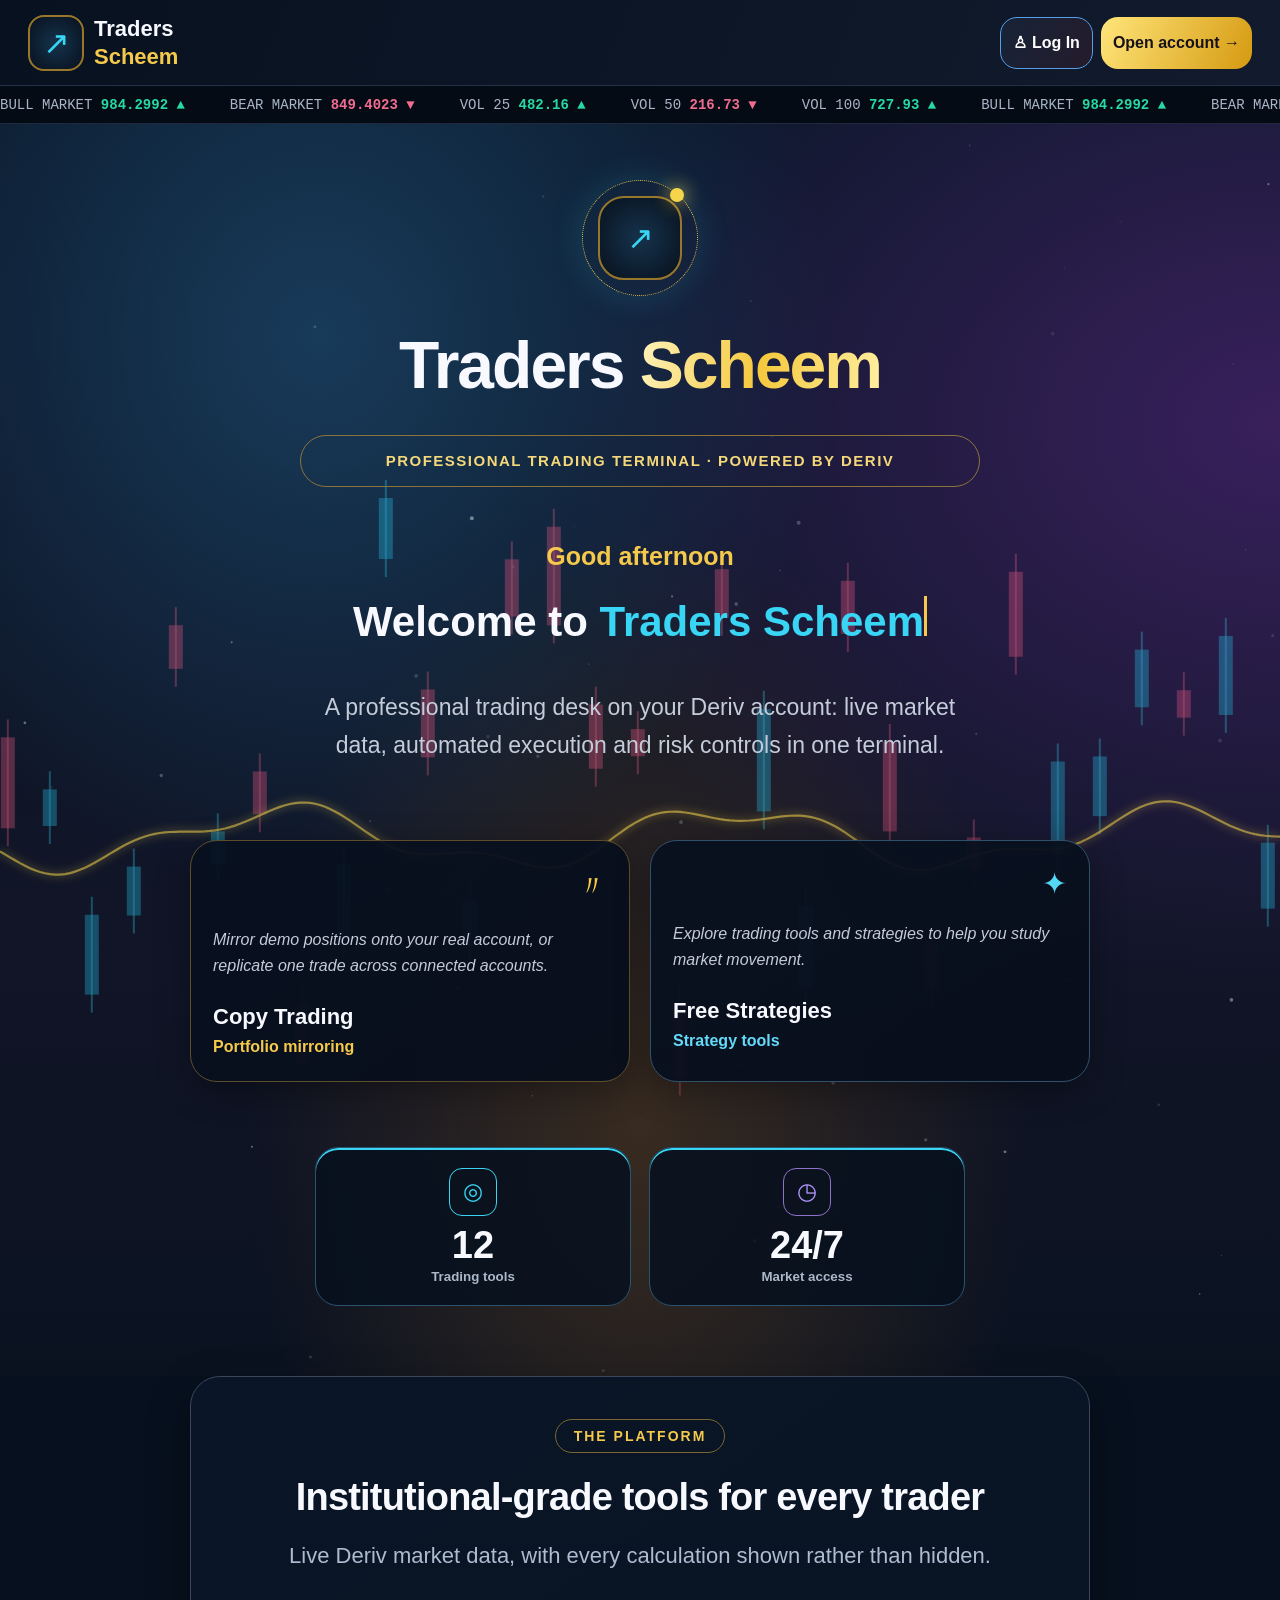
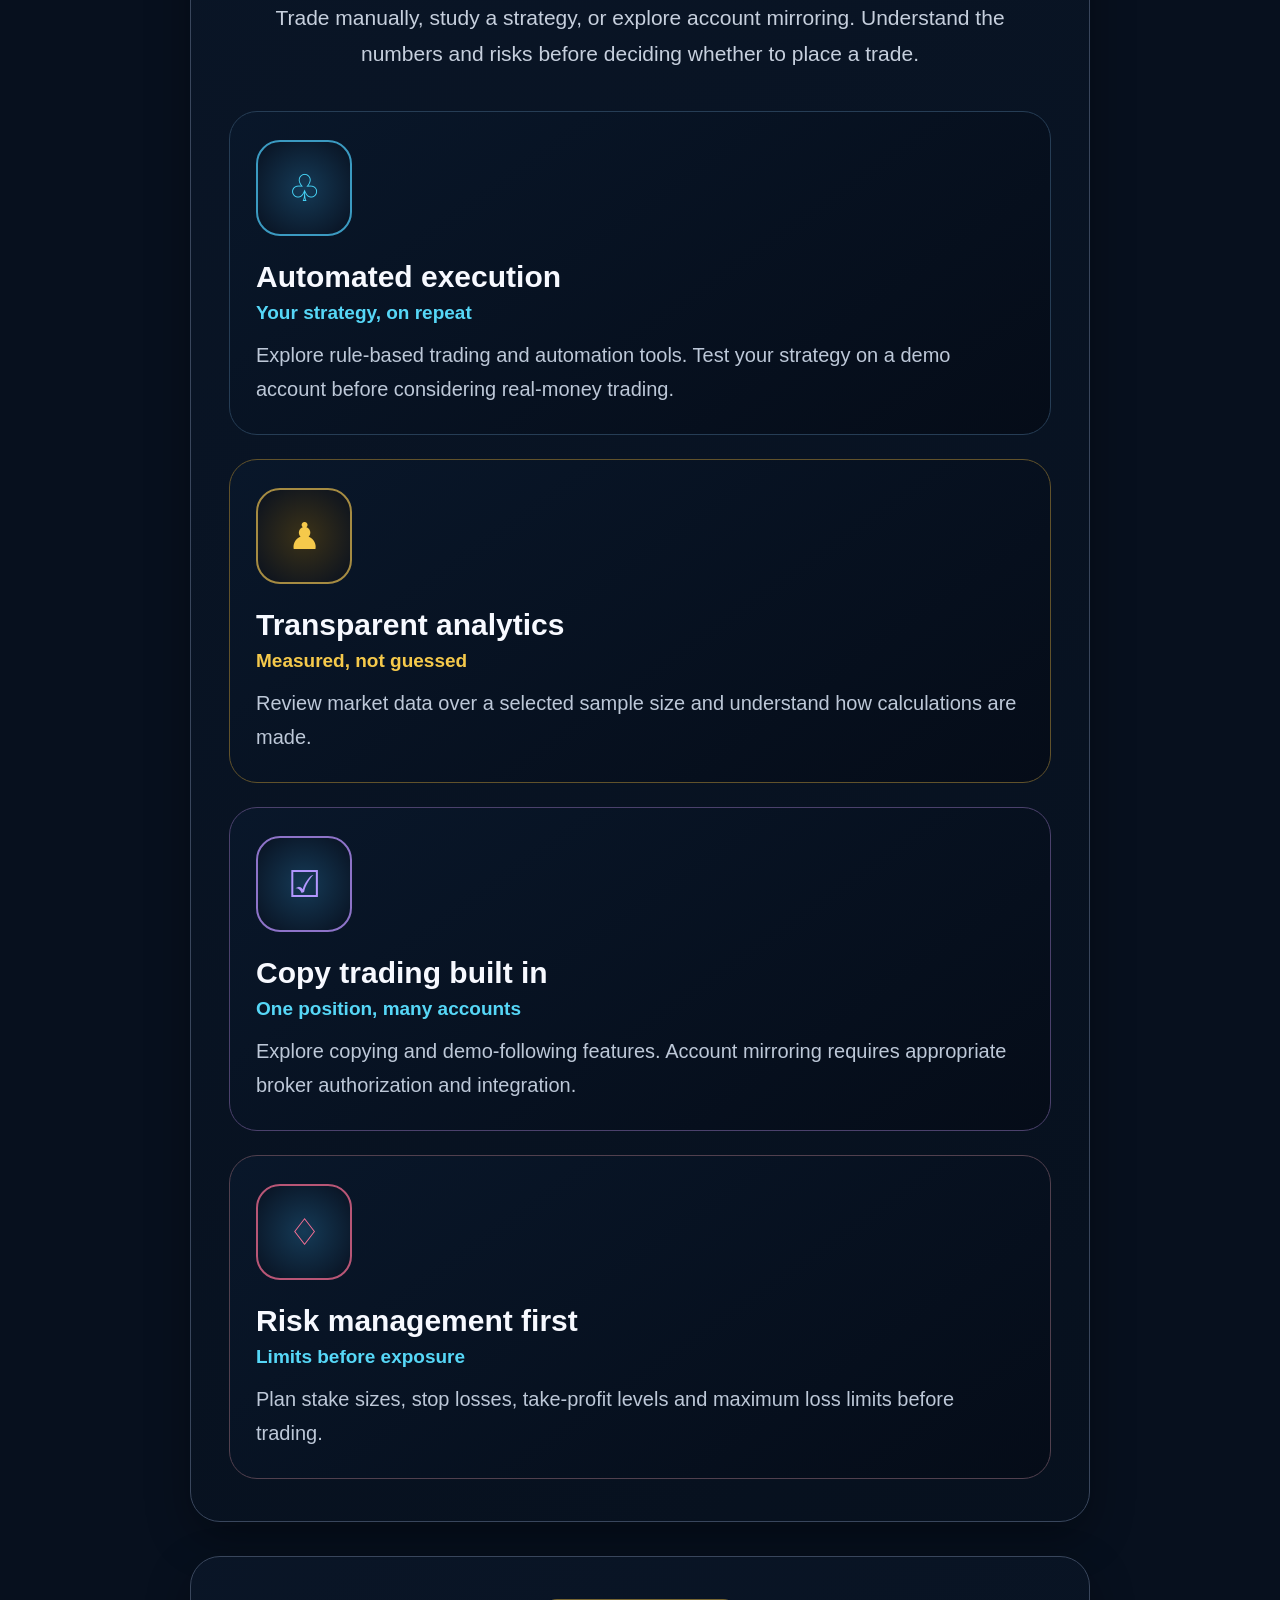
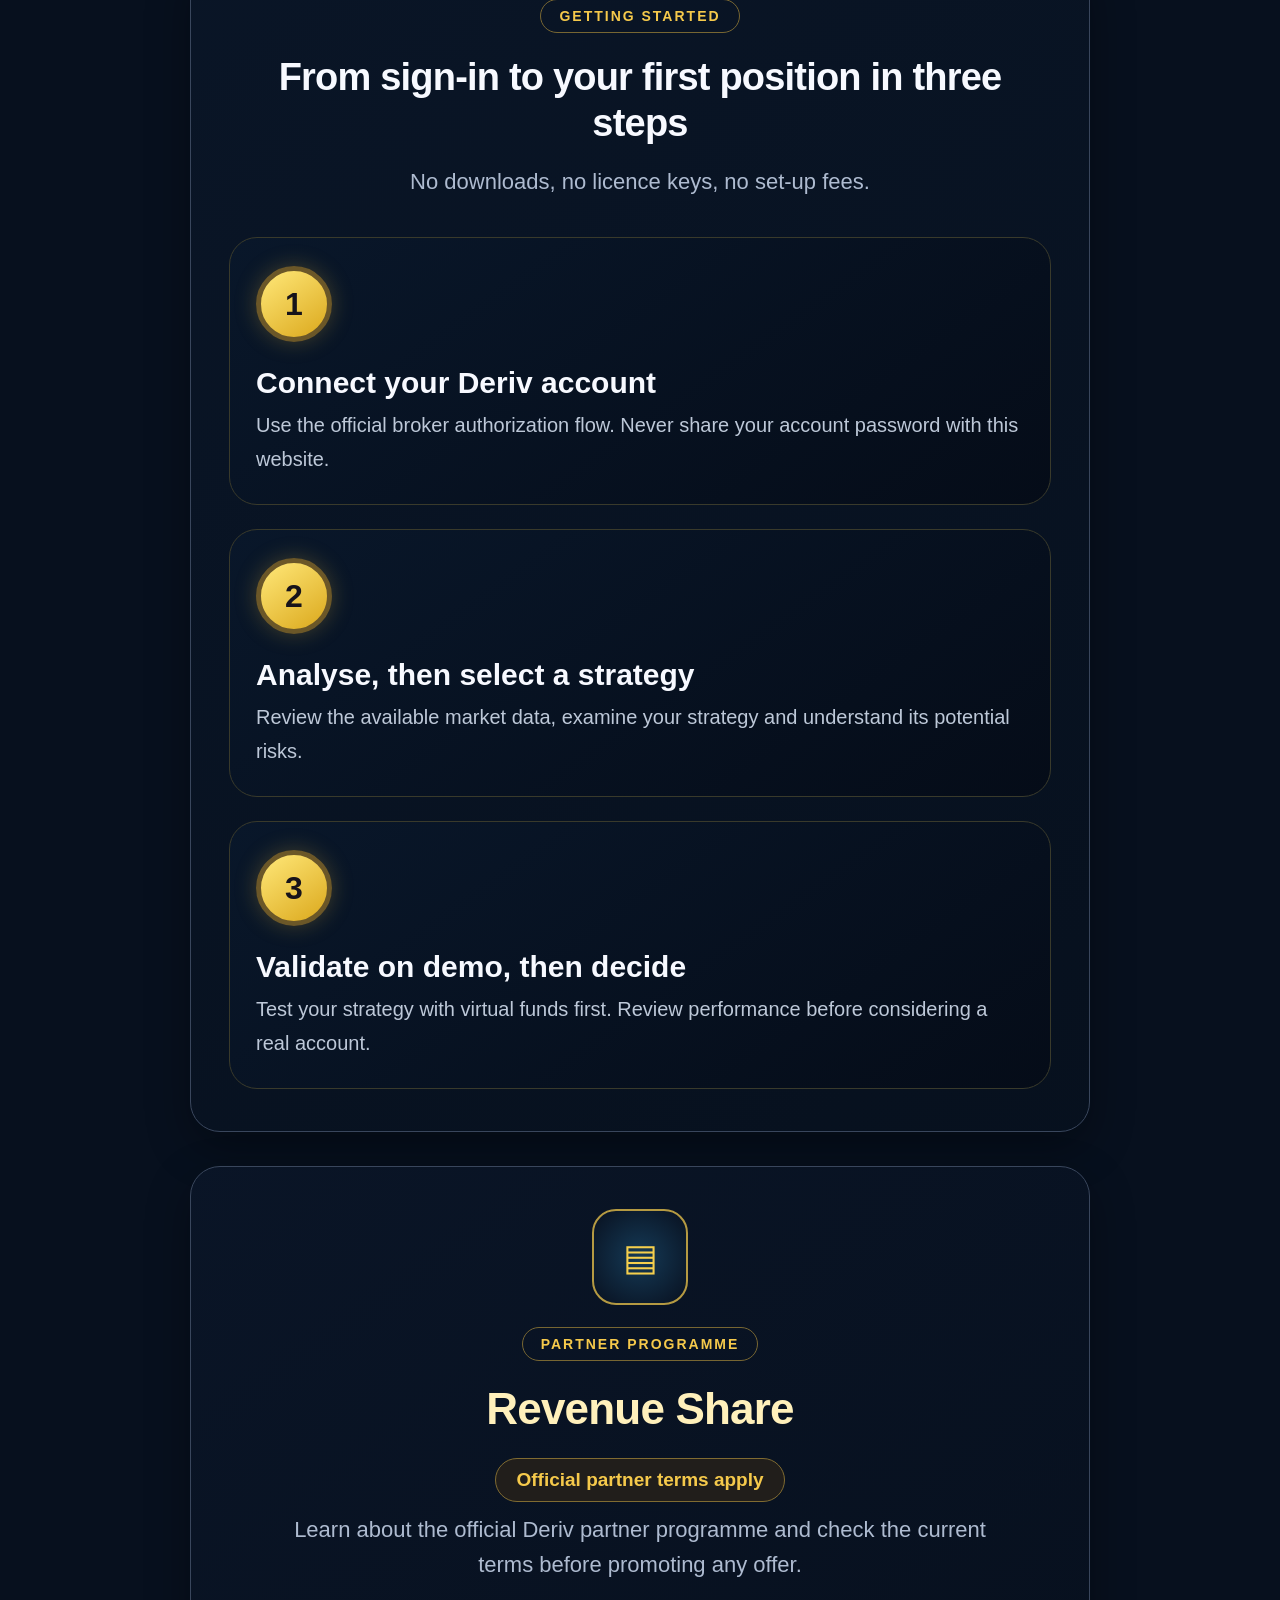
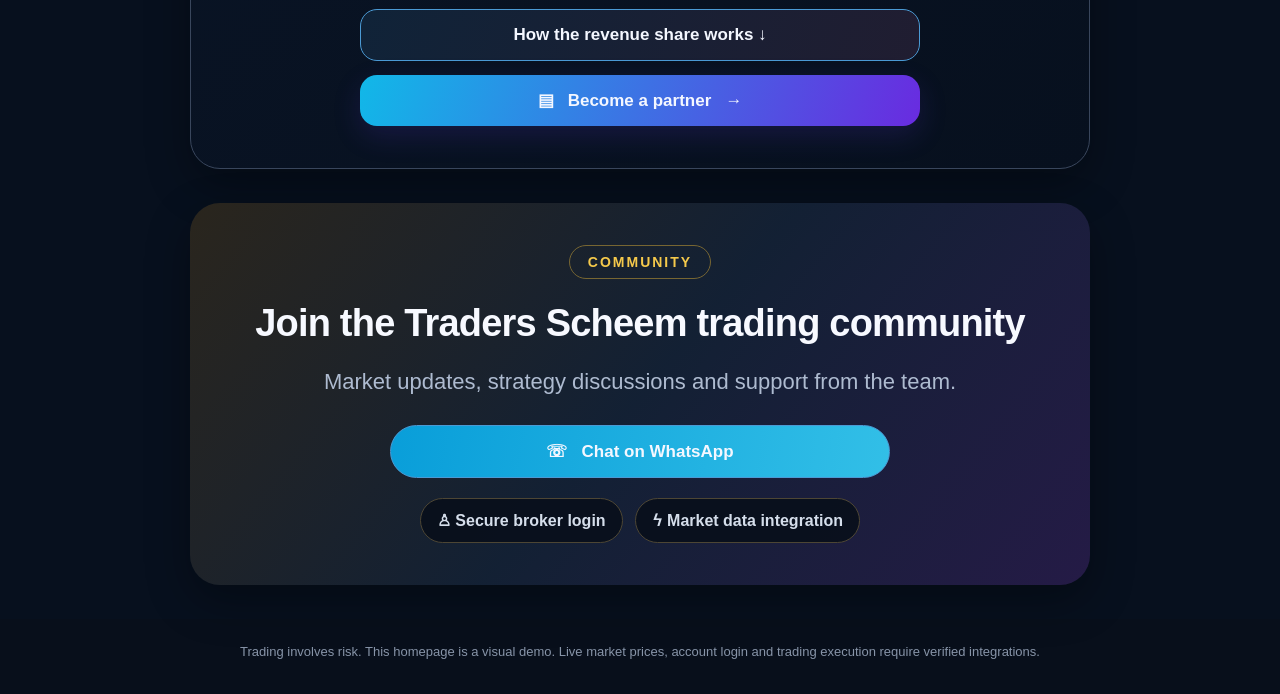
==== commit 2fea9149: "Rename index.html. to index.html" ====
--- a/index.html
+++ b/index.html
@@ -1,246 +1,942 @@
+
 <!DOCTYPE html>
-<html>
+<html lang="en">
 <head>
 <meta charset="UTF-8">
-<meta name="viewport" content="width=device-width,initial-scale=1,maximum-scale=1,user-scalable=no">
-<title>Vol 10 (1s) - Demo/Real</title>
+<meta name="viewport" content="width=device-width, initial-scale=1.0">
+<meta name="theme-color" content="#08101e">
+<title>Traders Scheem</title>
+
 <style>
-*{margin:0;padding:0;box-sizing:border-box;font-family:Inter,Arial,sans-serif}
-body{background:#0A101E;color:#fff;overflow-x:hidden;padding-bottom:90px}
-.top{height:56px;background:#151D2E;display:flex;align-items:center;justify-content:space-between;padding:0 12px;border-bottom:1px solid #1E293B;position:sticky;top:0;z-index:20}
-.top-l{display:flex;align-items:center;gap:10px}
-.ham{width:20px;height:2px;background:#94a3b8;box-shadow:0 6px 0 #94a3b8,0 -6px 0 #94a3b8;cursor:pointer}
-.t{width:34px;height:34px;background:#FF4D5A;border-radius:10px;display:flex;align-items:center;justify-content:center;font-weight:900;font-size:13px}
-.dep-left{background:#3B82F6;border:none;color:#fff;padding:8px 16px;border-radius:20px;font-size:12px;font-weight:800;cursor:pointer}
-.bal-wrap{position:relative}
-.rbal{background:#1C2538;border-radius:20px;padding:5px 10px;display:flex;align-items:center;gap:6px;border:1px solid #243044;cursor:pointer;min-width:95px;justify-content:center}
-.rbal .r{width:26px;height:22px;border-radius:6px;display:flex;align-items:center;justify-content:center;font-size:11px;font-weight:800;color:#fff}
-.rbal .r.demo{background:#FF4D5A}.rbal .r.real{background:#3B82F6}
-.rbal b{font-size:12px}
-.bal-dropdown{position:absolute;top:40px;right:0;width:220px;background:#151D2E;border:1px solid #1E293B;border-radius:14px;z-index:100;display:none;overflow:hidden;box-shadow:0 10px 30px rgba(0,0,0,0.5)}
-.bal-dropdown.open{display:block}
-.acc-opt{padding:12px;display:flex;align-items:center;justify-content:space-between;cursor:pointer;border-bottom:1px solid #1E293B}
-.acc-opt:last-child{border-bottom:none}
-.acc-opt:hover{background:#1C2538}
-.acc-opt .left{display:flex;align-items:center;gap:8px}
-.acc-opt .circle{width:28px;height:28px;border-radius:8px;display:flex;align-items:center;justify-content:center;font-weight:800;font-size:12px;color:#fff}
-.acc-opt .circle.demo{background:#FF4D5A}.acc-opt .circle.real{background:#3B82F6}
-.acc-opt b{font-size:12px;display:block}.acc-opt small{font-size:10px;color:#94a3b8}
-.acc-opt.on{background:#1E2F4A}
-.reset-btn{margin:8px;background:#1C2538;border:1px solid #243044;border-radius:8px;padding:8px;text-align:center;font-size:11px;color:#94a3b8;cursor:pointer}
-.reset-btn:hover{color:#fff;border-color:#3B82F6}
-.tabs{height:50px;display:flex;align-items:center;gap:8px;padding:0 10px;background:#0A101E;border-bottom:1px solid #121A2B;overflow-x:auto}
-.tabs button{border:none;background:#121A2B;color:#5B6B85;font-size:13px;font-weight:600;padding:9px 14px;border-radius:20px;white-space:nowrap;cursor:pointer}
-.tabs .on{background:#1C2538;color:#fff;border:1px solid #2A3650}
-.vol-row{padding:10px;display:flex;justify-content:space-between;align-items:flex-start}
-.vol-box{background:#151D2E;border:1px solid #1E293B;border-radius:12px;padding:8px 12px;display:flex;align-items:center;gap:8px;min-width:150px;cursor:pointer}
-.p100{background:#151D2E;border:1px solid #1E293B;border-radius:8px;padding:8px 14px;font-size:12px;color:#94a3b8;cursor:pointer}
-.chart{position:relative;width:100%;height:480px;background:#0A101E;overflow:hidden;border-top:1px solid #121A2B}
-#cv{width:100%;height:100%}
-.price-scale{position:absolute;right:0;top:10px;bottom:26px;width:68px;display:flex;flex-direction:column;justify-content:space-between;padding:5px 6px 10px 0;text-align:right;font-size:10px;color:#3B4A64;pointer-events:none}
-.price-tag{position:absolute;right:0;background:#0A2A2A;border:1px solid #10B981;color:#fff;font-size:11px;font-weight:700;padding:4px 8px;border-radius:6px;transform:translateY(-50%);z-index:2}
-.time-row{position:absolute;bottom:0;left:0;right:68px;height:24px;display:flex;justify-content:space-between;padding:4px 10px;font-size:10px;color:#3B4A64;border-top:1px solid #121A2B;background:#0A101E}
-.zoom{position:absolute;left:10px;bottom:32px;display:flex;flex-direction:column;gap:6px;z-index:3}
-.zoom button{width:38px;height:38px;background:#151D2E;border:1px solid #1E293B;border-radius:12px;color:#94a3b8;font-size:20px;cursor:pointer}
-.digits{height:72px;background:#0A101E;border-top:1px solid #121A2B;border-bottom:1px solid #121A2B;display:flex;align-items:center;padding:0 6px;gap:2px;overflow-x:auto}
-.di{flex:1;min-width:48px;text-align:center;position:relative;padding-top:4px;cursor:pointer}
-.di .circle{width:40px;height:40px;border-radius:50%;border:2px solid #1E293B;margin:0 auto;display:flex;align-items:center;justify-content:center;background:#0F182A}
-.di .circle.sel{border-color:#3B82F6;box-shadow:0 0 0 1px #3B82F6}
-.di .tri{position:absolute;bottom:-6px;left:50%;transform:translateX(-50%);width:0;height:0;border-left:4px solid transparent;border-right:4px solid transparent;border-top:6px solid #EAB308;display:none}
-.di.sel .tri{display:block}
-.di small.perc{font-size:9px;color:#94a3b8;margin-top:4px;display:block}
-.switch{margin:12px;background:#151D2E;border-radius:12px;display:flex;overflow:hidden;height:42px;border:1px solid #1E293B}
-.switch button{flex:1;border:none;background:transparent;color:#5B6B85;font-size:11px;font-weight:800;letter-spacing:1px;cursor:pointer}
-.switch .on{background:#3B82F6;color:#fff}
-.stake-wrap{margin:0 12px;background:#111A2E;border:1.5px solid #3B82F6;border-radius:14px;height:62px;display:flex;align-items:center;padding:0 6px;gap:8px}
-.stake-wrap button{width:44px;height:44px;background:#151D2E;border:none;border-radius:10px;color:#94a3b8;font-size:18px;cursor:pointer}
-.stake-mid{flex:1;text-align:center;position:relative;cursor:pointer}
-.stake-mid label{font-size:9px;color:#3B82F6;letter-spacing:1px;font-weight:800;display:block}
-.stake-mid b{font-size:22px;font-weight:800;display:block;margin-top:2px}
-.stake-mid i{position:absolute;left:10px;top:30px;color:#3B82F6;font-style:normal;font-size:14px;font-weight:800}
-.chips{display:flex;gap:6px;margin:10px 12px}
-.chips span{flex:1;background:#151D2E;border:1px solid #1E293B;border-radius:8px;padding:9px 0;text-align:center;font-size:11px;color:#5B6B85;font-weight:600;cursor:pointer}
-.chips .on{background:#1E2F4A;border-color:#3B82F6;color:#60A5FA}
-.boxes{display:grid;grid-template-columns:1fr 1fr 1fr;gap:8px;margin:0 12px}
-.box{background:#151D2E;border:1px solid #1E293B;border-radius:12px;padding:12px 8px;text-align:center}
-.box label{font-size:9px;font-weight:800;display:block;margin-bottom:6px}
-.box.green label{color:#22c55e}.box.red label{color:#ef4444}.box.yellow label{color:#EAB308}
-.box input{font-size:14px;font-weight:800;background:transparent;border:none;color:#fff;text-align:center;width:100%;outline:none}
-.last{margin:10px 12px;background:#151D2E;border:1px solid #1E293B;border-radius:10px;padding:12px;display:flex;justify-content:space-between;align-items:center}
-.last span{font-size:10px;color:#5B6B85;font-weight:700}
-.last b{color:#10B981;font-size:15px;font-weight:800}
-.buy{display:grid;grid-template-columns:1fr 1fr;gap:10px;margin:10px 12px 14px}
-.buy button{border:none;border-radius:16px;height:66px;padding:12px 14px;text-align:left;position:relative;cursor:pointer}
-.buy .even{background:#10B981}.buy .odd{background:#EF4444}
-.buy b{font-size:16px;font-weight:800;display:block;color:#fff}
-.buy small{font-size:11px;color:rgba(255,255,255,0.7);display:block}
-.buy .pr{position:absolute;right:14px;top:14px;text-align:right}
-.bottom{position:fixed;bottom:0;left:0;right:0;height:74px;background:#151D2E;border-top:1px solid #1E293B;display:flex;justify-content:space-around;align-items:center;z-index:20}
-.bottom div{text-align:center;color:#5B6B85;font-size:10px;font-weight:600;cursor:pointer}
-.bottom .on{color:#3B82F6}
-.modal{position:fixed;inset:0;background:rgba(0,0,0,0.6);z-index:200;display:none;align-items:center;justify-content:center;padding:20px}
-.modal.open{display:flex}
-.modal-box{background:#151D2E;border:1px solid #1E293B;border-radius:16px;width:100%;max-width:340px;padding:20px}
-.modal-box h3{font-size:14px;margin-bottom:12px}
-.modal-box input{width:100%;background:#0A101E;border:1px solid #1E293B;border-radius:10px;padding:12px;color:#fff;font-size:14px;margin-bottom:12px}
-.modal-box button{width:100%;background:#3B82F6;border:none;border-radius:10px;padding:12px;color:#fff;font-weight:800;cursor:pointer}
+:root {
+  --bg: #07101e;
+  --gold: #f5c94b;
+  --cyan: #38d5f4;
+}
+* { box-sizing: border-box; }
+html { scroll-behavior: smooth; }
+body {
+  margin: 0;
+  background: var(--bg);
+  color: #f7f9ff;
+  font-family: Arial, Helvetica, sans-serif;
+  overflow-x: hidden;
+}
+button, a { font: inherit; }
+button { cursor: pointer; }
+
+/* Sticky navigation */
+.nav {
+  position: sticky;
+  top: 0;
+  z-index: 20;
+  min-height: 86px;
+  background: linear-gradient(110deg,#07111f,#111b2d);
+  display: flex;
+  align-items: center;
+  justify-content: space-between;
+  padding: 10px 16px;
+  gap: 10px;
+  border-bottom: 1px solid #243047;
+}
+.brand {
+  display: flex;
+  align-items: center;
+  gap: 10px;
+}
+.logo {
+  width: 56px;
+  height: 56px;
+  border: 2px solid #98772b;
+  border-radius: 16px;
+  background: radial-gradient(circle,#15334c,#08101d);
+  display: grid;
+  place-items: center;
+  color: var(--cyan);
+  font-size: 32px;
+  flex-shrink: 0;
+}
+.brand-name {
+  font-size: 22px;
+  line-height: 1.05;
+  font-weight: 900;
+}
+.brand-name span {
+  display: block;
+  color: var(--gold);
+  margin-top: 4px;
+}
+.nav-actions {
+  display: flex;
+  gap: 8px;
+  align-items: center;
+}
+.nav-btn {
+  border: 1px solid #559fe9;
+  border-radius: 17px;
+  padding: 12px;
+  min-height: 52px;
+  background: linear-gradient(120deg,#172337,#241b2b);
+  color: white;
+  font-weight: 800;
+}
+.nav-btn.open {
+  background: linear-gradient(115deg,#ffe57a,#d59a11);
+  border: 0;
+  color: #17121a;
+}
+
+/* Animated market ticker */
+.ticker {
+  position: sticky;
+  top: 86px;
+  z-index: 19;
+  height: 38px;
+  background: #050b15;
+  border-bottom: 1px solid #1e2a3c;
+  display: flex;
+  align-items: center;
+  overflow: hidden;
+  white-space: nowrap;
+  color: #aab6c8;
+  font-family: monospace;
+  font-size: 14px;
+}
+.ticker-track {
+  display: flex;
+  gap: 45px;
+  min-width: max-content;
+  animation: ticker 24s linear infinite;
+}
+.up { color: #27d9a2; }
+.down { color: #f06c91; }
+@keyframes ticker {
+  to { transform: translateX(-50%); }
+}
+
+/* Hero section */
+.hero {
+  position: relative;
+  isolation: isolate;
+  min-height: 1050px;
+  overflow: hidden;
+  padding: 50px 20px 70px;
+  text-align: center;
+  background:
+    radial-gradient(ellipse at 25% 17%,#183b5a,transparent 38%),
+    radial-gradient(ellipse at 100% 24%,#39205c,transparent 42%),
+    radial-gradient(ellipse at 50% 80%,#382b20,transparent 43%),
+    linear-gradient(180deg,#0a1729,#111527 68%,#0a1220);
+}
+#chart-bg {
+  position: absolute;
+  inset: 0;
+  width: 100%;
+  height: 100%;
+  z-index: -1;
+  opacity: .72;
+}
+.hero-content {
+  position: relative;
+  z-index: 1;
+  max-width: 900px;
+  margin: auto;
+}
+.hero-logo {
+  width: 116px;
+  height: 116px;
+  margin: 6px auto 35px;
+  border-radius: 50%;
+  display: grid;
+  place-items: center;
+  position: relative;
+  border: 1px dotted #e2c24d;
+  box-shadow: 0 0 35px #38d5f42a;
+}
+.hero-logo .logo {
+  width: 84px;
+  height: 84px;
+  border-radius: 26px;
+}
+.orbit {
+  position: absolute;
+  width: 14px;
+  height: 14px;
+  background: #f5d64b;
+  border-radius: 50%;
+  top: 7px;
+  right: 13px;
+  box-shadow: 0 0 18px #f5d64b;
+  animation: orbit 5s ease-in-out infinite;
+}
+@keyframes orbit {
+  50% {
+    transform: translate(-25px,42px);
+    background: var(--cyan);
+  }
+}
+h1 {
+  font-size: clamp(38px,9vw,66px);
+  line-height: 1.04;
+  letter-spacing: -2px;
+  margin: 0 0 35px;
+  font-weight: 900;
+}
+h1 span {
+  background: linear-gradient(100deg,#fff3bc,#f5c83d,#fff0a2);
+  -webkit-background-clip: text;
+  background-clip: text;
+  color: transparent;
+}
+.tagline {
+  border: 1px solid #8c733b;
+  border-radius: 40px;
+  padding: 14px 18px;
+  max-width: 680px;
+  margin: 0 auto 55px;
+  color: #f5d879;
+  font-size: 15px;
+  font-weight: 850;
+  letter-spacing: 1.5px;
+  line-height: 1.5;
+}
+.greeting {
+  font-size: 25px;
+  font-weight: 800;
+  color: var(--gold);
+  margin-bottom: 25px;
+}
+.typing-line {
+  font-size: clamp(29px,6vw,42px);
+  font-weight: 900;
+  min-height: 53px;
+  margin: 0 auto 40px;
+}
+.cyan { color: var(--cyan); }
+.cursor {
+  display: inline-block;
+  width: 3px;
+  height: .95em;
+  background: var(--gold);
+  animation: blink .8s steps(2) infinite;
+}
+@keyframes blink { 50% { opacity: 0; } }
+.description {
+  max-width: 680px;
+  margin: 0 auto 75px;
+  font-size: clamp(17px,3.6vw,23px);
+  line-height: 1.65;
+  color: #c5ccd9;
+}
+
+/* Hero feature cards */
+.features {
+  display: grid;
+  grid-template-columns: 1fr 1fr;
+  gap: 20px;
+  max-width: 900px;
+  margin: auto;
+  text-align: left;
+}
+.feature {
+  border: 1px solid #5e4d2d;
+  border-radius: 27px;
+  background: linear-gradient(145deg,#07101fef,#080e1bf7);
+  padding: 25px 22px;
+  min-height: 230px;
+  box-shadow: 0 10px 35px #0005;
+}
+.feature.secondary { border-color: #31516a; }
+.quote {
+  color: var(--gold);
+  font-size: 30px;
+  text-align: right;
+}
+.feature p {
+  color: #c5cbd8;
+  font-style: italic;
+  font-size: 16px;
+  line-height: 1.65;
+  margin: 20px 0 24px;
+}
+.feature h2 { font-size: 22px; margin-bottom: 8px; }
+.sub { color: var(--gold); font-weight: 800; }
+.feature.secondary .sub { color: #63dafa; }
+
+/* Statistics */
+.stats {
+  display: grid;
+  grid-template-columns: 1fr 1fr;
+  gap: 18px;
+  max-width: 650px;
+  margin: 65px auto 0;
+}
+.stat {
+  border: 1px solid #2b526f;
+  border-radius: 23px;
+  min-height: 150px;
+  padding: 20px;
+  background: #07101ed9;
+  box-shadow: inset 0 2px 0 var(--cyan);
+}
+.stat-icon {
+  width: 48px;
+  height: 48px;
+  border: 1px solid var(--cyan);
+  border-radius: 13px;
+  margin: 0 auto 8px;
+  display: grid;
+  place-items: center;
+  color: var(--cyan);
+  font-size: 23px;
+}
+.stat strong { font-size: 38px; display: block; }
+.stat small { color: #aab8c9; font-weight: 700; }
+
+/* All scroll-down sections */
+.content-section {
+  position: relative;
+  max-width: 900px;
+  margin: 0 auto 34px;
+  padding: 32px 28px;
+  border: 1px solid #39465c;
+  border-radius: 30px;
+  background: linear-gradient(145deg,#0a1527f5,#07101ef7);
+  box-shadow: 0 16px 45px #0005;
+  text-align: center;
+}
+.section-kicker {
+  display: inline-block;
+  border: 1px solid #776632;
+  border-radius: 28px;
+  padding: 8px 18px;
+  color: var(--gold);
+  font-weight: 900;
+  letter-spacing: 2px;
+  font-size: 14px;
+  margin-bottom: 22px;
+}
+.content-section h2 {
+  font-size: clamp(27px,5.5vw,38px);
+  line-height: 1.2;
+  margin: 0 auto 18px;
+  letter-spacing: -.8px;
+}
+.section-lead {
+  font-size: clamp(17px,3.6vw,22px);
+  line-height: 1.6;
+  color: #aebbd0;
+  margin: 0 auto 26px;
+  max-width: 720px;
+}
+.section-copy {
+  font-size: clamp(16px,3.4vw,21px);
+  line-height: 1.75;
+  color: #c6cfdd;
+  margin: 22px auto 0;
+  max-width: 760px;
+}
+.detail-list {
+  display: grid;
+  grid-template-columns: 1fr;
+  gap: 24px;
+  margin-top: 38px;
+  text-align: left;
+}
+.detail-card {
+  border: 1px solid #263d55;
+  border-radius: 28px;
+  padding: 28px 26px;
+  background: linear-gradient(145deg,#09172a,#050c18);
+}
+.detail-card.gold { border-color: #61522b; }
+.detail-card.purple { border-color: #4b416c; }
+.detail-card.rose { border-color: #51404e; }
+.detail-icon {
+  width: 96px;
+  height: 96px;
+  border: 2px solid #3b9ac1;
+  border-radius: 24px;
+  display: grid;
+  place-items: center;
+  font-size: 37px;
+  color: #48d7fa;
+  background: radial-gradient(circle,#153a56,#08101f);
+  margin-bottom: 24px;
+}
+.detail-card.gold .detail-icon {
+  color: var(--gold);
+  border-color: #a58b42;
+  background: radial-gradient(circle,#3b3218,#08101f);
+}
+.detail-card.purple .detail-icon {
+  color: #b397ff;
+  border-color: #8d73c8;
+}
+.detail-card.rose .detail-icon {
+  color: #ff7297;
+  border-color: #b85676;
+}
+.detail-card h3 {
+  font-size: clamp(23px,4.5vw,30px);
+  margin: 0 0 8px;
+}
+.subheading {
+  font-size: 19px;
+  font-weight: 800;
+  color: #56d7f7;
+  margin-bottom: 14px;
+}
+.detail-card.gold .subheading { color: var(--gold); }
+.detail-card p {
+  font-size: clamp(16px,3.4vw,20px);
+  line-height: 1.7;
+  color: #bdc8d8;
+  margin: 0;
+}
+
+/* Three getting-started steps */
+.steps .detail-card { border-color: #393a2b; }
+.step-number {
+  width: 76px;
+  height: 76px;
+  border-radius: 50%;
+  display: grid;
+  place-items: center;
+  background: linear-gradient(145deg,#ffe879,#dba81c);
+  color: #17131a;
+  font-size: 32px;
+  font-weight: 900;
+  border: 5px solid #6b5728;
+  box-shadow: 0 0 22px #e6bc3740;
+  margin-bottom: 24px;
+}
+
+/* Partner section */
+.partner-icon { margin: 0 auto 22px; }
+.partner-title {
+  font-size: clamp(32px,6vw,44px) !important;
+  color: #fff0bb;
+}
+.pill {
+  display: inline-block;
+  border: 1px solid #806b31;
+  border-radius: 30px;
+  padding: 10px 20px;
+  color: var(--gold);
+  font-weight: 900;
+  font-size: 19px;
+  margin: 4px 0 10px;
+  background: #211e1b;
+}
+.section-button {
+  display: block;
+  width: 100%;
+  max-width: 560px;
+  margin: 14px auto 0;
+  padding: 15px 18px;
+  border-radius: 17px;
+  border: 1px solid #4b9ad4;
+  background: linear-gradient(110deg,#102338,#201d31);
+  color: #f4f7ff;
+  font-weight: 850;
+  font-size: 17px;
+}
+.section-button.primary {
+  border: 0;
+  background: linear-gradient(110deg,#11b8e8,#692be0);
+  box-shadow: 0 10px 28px #4e32c533;
+}
+.community {
+  background: linear-gradient(130deg,#332b1dcb,#142236e8,#33205aab);
+  border: 0;
+}
+.community .section-button {
+  border-radius: 35px;
+  background: linear-gradient(100deg,#099ed9,#32bfe7);
+  max-width: 500px;
+}
+.trust-pills {
+  display: flex;
+  justify-content: center;
+  flex-wrap: wrap;
+  gap: 12px;
+  margin-top: 20px;
+}
+.trust-pills span {
+  border: 1px solid #4d4634;
+  border-radius: 30px;
+  padding: 12px 16px;
+  background: #080f1be8;
+  color: #d5deeb;
+  font-weight: 700;
+}
+.footer {
+  padding: 25px 15px 35px;
+  text-align: center;
+  color: #8794a8;
+  font-size: 13px;
+  background: #080f1b;
+}
+
+/* Mobile responsive */
+@media (min-width:760px) {
+  .nav { padding-left: 28px; padding-right: 28px; }
+  .content-section { padding: 42px 38px; }
+  .detail-list.two-col { grid-template-columns: 1fr 1fr; }
+}
+@media (max-width:420px) {
+  .nav { padding: 8px 10px; }
+  .logo { width: 47px; height: 47px; }
+  .brand-name { font-size: 19px; }
+  .nav-btn { padding: 10px 8px; font-size: 12px; }
+  .hero { padding-left: 15px; padding-right: 15px; }
+  .tagline { font-size: 12px; letter-spacing: 1px; }
+  .features { gap: 12px; }
+  .feature { padding: 19px 14px; }
+  .feature p { font-size: 14px; }
+  .feature h2 { font-size: 18px; }
+  .content-section { padding: 28px 18px; margin-left: 12px; margin-right: 12px; }
+  .detail-card { padding: 24px 20px; }
+}
+@media (prefers-reduced-motion: reduce) {
+  *, *::before, *::after {
+    animation-duration: .01ms !important;
+    scroll-behavior: auto !important;
+  }
+}
 </style>
 </head>
+
 <body>
 
-<div class="top">
-  <div class="top-l"><div class="ham"></div><div class="t">T</div><button class="dep-left" onclick="openDep()">Deposit</button></div>
-  <div class="bal-wrap">
-    <div class="rbal" id="balBtn" onclick="toggleBal()"><div class="r demo" id="balIcon">D</div><b id="balText" style="color:#FF4D5A">$ 10,000</b><span style="font-size:10px;color:#5B6B85">▼</span></div>
-    <div class="bal-dropdown" id="balDrop">
-      <div class="acc-opt on" id="demoOpt" onclick="switchAcc('demo')">
-        <div class="left"><div class="circle demo">D</div><div><b>DEMO Account</b><small id="demoBalTxt">$10,000.00</small></div></div><span style="color:#3B82F6">✓</span>
-      </div>
-      <div class="acc-opt" id="realOpt" onclick="switchAcc('real')">
-        <div class="left"><div class="circle real">R</div><div><b>REAL Account</b><small id="realBalTxt">$0.00</small></div></div><span></span>
-      </div>
-      <div class="reset-btn" onclick="resetDemo()">🔄 Reset Demo Balance to $10,000</div>
-    </div>
+<!-- Website header: browser mockup removed -->
+<nav class="nav">
+  <div class="brand">
+    <div class="logo" aria-hidden="true">↗</div>
+    <div class="brand-name">Traders<span>Scheem</span></div>
+  </div>
+
+  <div class="nav-actions">
+  <button class="nav-btn"
+    onclick="window.location.href='login.html'">
+    ♙ Log In
+  </button>
+
+  <button class="nav-btn open"
+    onclick="window.location.href='signup.html'">
+    Open account →
+  </button>
+</div>
+</nav>
+
+<div class="ticker">
+  <div class="ticker-track">
+    <span>BULL MARKET <b class="up">984.2992 ▲</b></span>
+    <span>BEAR MARKET <b class="down">849.4023 ▼</b></span>
+    <span>VOL 25 <b class="up">482.16 ▲</b></span>
+    <span>VOL 50 <b class="down">216.73 ▼</b></span>
+    <span>VOL 100 <b class="up">727.93 ▲</b></span>
+
+    <span>BULL MARKET <b class="up">984.2992 ▲</b></span>
+    <span>BEAR MARKET <b class="down">849.4023 ▼</b></span>
+    <span>VOL 25 <b class="up">482.16 ▲</b></span>
+    <span>VOL 50 <b class="down">216.73 ▼</b></span>
+    <span>VOL 100 <b class="up">727.93 ▲</b></span>
   </div>
 </div>
 
-<div class="tabs"><button>◎ Matches/Differs</button><button class="on">⊞ Even/Odd</button><button>⇅ Over/Under</button></div>
-
-<div class="vol-row">
-  <div class="vol-box"><div style="background:#1A2538;width:28px;height:28px;border-radius:6px;display:flex;align-items:center;justify-content:center;color:#3B82F6">📊</div><div><b>Vol 10 (1s)</b><small><span id="volPrice">9362.02</span> <small style="color:#ef4444">-1.45%</small></small></div><span style="color:#5B6B85;font-size:12px">▼</span></div>
-  <div class="p100">100%</div>
-</div>
-
-<div class="chart">
-  <canvas id="cv"></canvas>
-  <div class="price-scale"><span>9363.98</span><span>9356.82</span><span>9349.65</span><span>9342.48</span><span>9335.32</span><span>9328.15</span></div>
-  <div class="price-tag" id="ptag">9362.02</div>
-  <div class="time-row"><span>18:39:55</span><span>18:40:09</span><span>18:40:24</span><span>18:40:39</span><span>18:40:53</span></div>
-  <div class="zoom"><button>+</button><button>−</button></div>
-</div>
-
-<div class="digits" id="digits"></div>
-
-<div class="switch"><button class="on" id="autoB" onclick="setMode('AUTO')">AUTO</button><button id="manB" onclick="setMode('MANUAL')">MANUAL</button></div>
-
-<div class="stake-wrap"><button onclick="changeStake(-1)">−</button><div class="stake-mid" onclick="editStake()"><label>STAKE</label><i>$</i><b id="stake">10</b></div><button onclick="changeStake(1)">+</button></div>
-
-<div class="chips" id="chips"><span data-v="1" onclick="setChip(1)">$1</span><span data-v="5" onclick="setChip(5)">$5</span><span class="on" data-v="10" onclick="setChip(10)">$10</span><span data-v="25" onclick="setChip(25)">$25</span><span data-v="50" onclick="setChip(50)">$50</span><span data-v="100" onclick="setChip(100)">$100</span></div>
-
-<div class="boxes">
-  <div class="box green"><label>TARGET PROFIT</label><input value="200"></div>
-  <div class="box red"><label>STOP LOSS</label><input value="999"></div>
-  <div class="box yellow"><label>MULTIPLIER</label><input value="2"></div>
-</div>
-
-<div class="last"><span id="lastInfo">LAST  0T · 0W · 0L [DEMO]</span><b id="profit">+$0.00</b></div>
-
-<div class="buy">
-  <button class="even" onclick="doTrade('EVEN')"><b>Even</b><small>95.2%</small><div class="pr"><b id="pe">$19.52</b><br><small>Payout</small></div></button>
-  <button class="odd" onclick="doTrade('ODD')"><b>Odd</b><small>95.2%</small><div class="pr"><b id="po">$19.52</b><br><small>Payout</small></div></button>
-</div>
-
-<div class="bottom"><div class="on"><div style="font-size:22px">📊</div>Trade</div><div><div style="width:46px;height:46px;background:linear-gradient(135deg,#F59E0B,#EC4899,#8B5CF6);border-radius:14px;display:flex;align-items:center;justify-content:center;font-size:22px;margin:0 auto 2px;color:#fff">✨</div>AI</div><div><div style="font-size:22px">🕒</div>Positions</div></div>
-
-<div class="modal" id="depModal">
-  <div class="modal-box">
-    <h3 id="depTitle">Deposit to REAL Account</h3>
-    <input id="depInput" type="number" placeholder="Enter amount $" value="10">
-    <button onclick="doDeposit()">Deposit</button>
-    <button style="background:transparent;color:#94a3b8;margin-top:8px" onclick="closeDep()">Cancel</button>
+<!-- HERO -->
+<main class="hero">
+  <canvas id="chart-bg" aria-hidden="true"></canvas>
+
+  <div class="hero-content">
+    <div class="hero-logo">
+      <div class="logo">↗</div>
+      <span class="orbit"></span>
+    </div>
+
+    <h1>Traders <span>Scheem</span></h1>
+
+    <div class="tagline">
+      PROFESSIONAL TRADING TERMINAL · POWERED BY DERIV
+    </div>
+
+    <p class="greeting">Good afternoon</p>
+
+    <p class="typing-line">
+      Welcome to <span id="typed" class="cyan"></span><span class="cursor"></span>
+    </p>
+
+    <p class="description">
+      A professional trading desk on your Deriv account:
+      live market data, automated execution and risk controls
+      in one terminal.
+    </p>
+
+    <section class="features">
+      <article class="feature">
+        <div class="quote">〃</div>
+        <p>
+          Mirror demo positions onto your real account, or
+          replicate one trade across connected accounts.
+        </p>
+        <h2>Copy Trading</h2>
+        <div class="sub">Portfolio mirroring</div>
+      </article>
+
+      <article class="feature secondary">
+        <div class="quote" style="color:#55d8f5">✦</div>
+        <p>
+          Explore trading tools and strategies to help you
+          study market movement.
+        </p>
+        <h2>Free Strategies</h2>
+        <div class="sub">Strategy tools</div>
+      </article>
+    </section>
+
+    <section class="stats">
+      <div class="stat">
+        <div class="stat-icon">◎</div>
+        <strong>12</strong>
+        <small>Trading tools</small>
+      </div>
+      <div class="stat">
+        <div class="stat-icon" style="color:#b397ff;border-color:#8d73c8">◷</div>
+        <strong>24/7</strong>
+        <small>Market access</small>
+      </div>
+    </section>
   </div>
-</div>
+</main>
+
+<!-- THE PLATFORM -->
+<section class="content-section" id="platform">
+  <div class="section-kicker">THE PLATFORM</div>
+
+  <h2>Institutional-grade tools for every trader</h2>
+
+  <p class="section-lead">
+    Live Deriv market data, with every calculation shown
+    rather than hidden.
+  </p>
+
+  <p class="section-copy">
+    Trade manually, study a strategy, or explore account
+    mirroring. Understand the numbers and risks before
+    deciding whether to place a trade.
+  </p>
+
+  <div class="detail-list">
+    <article class="detail-card">
+      <div class="detail-icon">♧</div>
+      <h3>Automated execution</h3>
+      <div class="subheading">Your strategy, on repeat</div>
+      <p>
+        Explore rule-based trading and automation tools.
+        Test your strategy on a demo account before considering
+        real-money trading.
+      </p>
+    </article>
+
+    <article class="detail-card gold">
+      <div class="detail-icon">♟</div>
+      <h3>Transparent analytics</h3>
+      <div class="subheading">Measured, not guessed</div>
+      <p>
+        Review market data over a selected sample size and
+        understand how calculations are made.
+      </p>
+    </article>
+
+    <article class="detail-card purple">
+      <div class="detail-icon">☑</div>
+      <h3>Copy trading built in</h3>
+      <div class="subheading">One position, many accounts</div>
+      <p>
+        Explore copying and demo-following features. Account
+        mirroring requires appropriate broker authorization
+        and integration.
+      </p>
+    </article>
+
+    <article class="detail-card rose">
+      <div class="detail-icon">♢</div>
+      <h3>Risk management first</h3>
+      <div class="subheading">Limits before exposure</div>
+      <p>
+        Plan stake sizes, stop losses, take-profit levels
+        and maximum loss limits before trading.
+      </p>
+    </article>
+  </div>
+</section>
+
+<!-- GETTING STARTED -->
+<section class="content-section" id="getting-started">
+  <div class="section-kicker">GETTING STARTED</div>
+
+  <h2>From sign-in to your first position in three steps</h2>
+
+  <p class="section-lead">
+    No downloads, no licence keys, no set-up fees.
+  </p>
+
+  <div class="detail-list steps">
+    <article class="detail-card">
+      <div class="step-number">1</div>
+      <h3>Connect your Deriv account</h3>
+      <p>
+        Use the official broker authorization flow.
+        Never share your account password with this website.
+      </p>
+    </article>
+
+    <article class="detail-card">
+      <div class="step-number">2</div>
+      <h3>Analyse, then select a strategy</h3>
+      <p>
+        Review the available market data, examine your
+        strategy and understand its potential risks.
+      </p>
+    </article>
+
+    <article class="detail-card">
+      <div class="step-number">3</div>
+      <h3>Validate on demo, then decide</h3>
+      <p>
+        Test your strategy with virtual funds first.
+        Review performance before considering a real account.
+      </p>
+    </article>
+  </div>
+</section>
+
+<!-- PARTNER PROGRAMME -->
+<section class="content-section" id="partner">
+  <div class="detail-icon partner-icon"
+       style="color:#f5cf4d;border-color:#b59a42">
+    ▤
+  </div>
+
+  <div class="section-kicker">PARTNER PROGRAMME</div>
+
+  <h2 class="partner-title">Revenue Share</h2>
+
+  <div class="pill">Official partner terms apply</div>
+
+  <p class="section-lead">
+    Learn about the official Deriv partner programme and
+    check the current terms before promoting any offer.
+  </p>
+
+  <button class="section-button"
+    onclick="showNotice('Add your verified partner programme URL here.')">
+    How the revenue share works ↓
+  </button>
+
+  <button class="section-button primary"
+    onclick="showNotice('Connect this button to your verified partner registration URL.')">
+    ▤ &nbsp; Become a partner &nbsp; →
+  </button>
+</section>
+
+<!-- COMMUNITY -->
+<section class="content-section community" id="community">
+  <div class="section-kicker">COMMUNITY</div>
+
+  <h2>Join the Traders Scheem trading community</h2>
+
+  <p class="section-lead">
+    Market updates, strategy discussions and support from
+    the team.
+  </p>
+
+  <a class="section-button"
+     href="https://wa.me/254741030460"
+     target="_blank"
+     rel="noopener noreferrer"
+     style="text-decoration:none">
+    ☏ &nbsp; Chat on WhatsApp
+  </a>
+
+  <div class="trust-pills">
+    <span>♙ Secure broker login</span>
+    <span>ϟ Market data integration</span>
+  </div>
+</section>
+
+<footer class="footer">
+  Trading involves risk. This homepage is a visual demo.
+  Live market prices, account login and trading execution
+  require verified integrations.
+</footer>
 
 <script>
-let stake=10, lastD=2, profit=0, total=0, wins=0, losses=0, autoMode=true;
-let balances={demo:10000, real:0}, mode='demo';
-let pts=[], pr=9320;
-const cv=document.getElementById('cv'), ctx=cv.getContext('2d'), ptag=document.getElementById('ptag');
-
-function resize(){cv.width=cv.offsetWidth*2;cv.height=480*2;ctx.scale(2,2);}resize();window.onresize=resize;
-for(let i=0;i<160;i++){let c=Math.sin(i/5)*2 + (Math.random()-0.5)*3; if(i<20) c=4; if(i>100) c=Math.sin(i/3)*3; pr+=c; pts.push(pr);}
-function draw(){
-  ctx.clearRect(0,0,cv.offsetWidth,480);
-  let slice=pts.slice(-110); let min=Math.min(...slice)-8, max=Math.max(...slice)+12, range=max-min;
-  const W=cv.offsetWidth-68, H=430;
-  ctx.strokeStyle='#FFFFFF'; ctx.lineWidth=1.8; ctx.beginPath();
-  slice.forEach((p,i)=>{let x=(i/(slice.length-1))*W; let y=15+H-((p-min)/range)*H*0.85; if(i==0) ctx.moveTo(x,y); else ctx.lineTo(x,y);});
+/* Notice for buttons that still need integration */
+function showNotice(message) {
+  alert(message);
+}
+
+/* Animated typing text */
+const typed = document.getElementById("typed");
+
+const phrases = [
+  "Traders Scheem",
+  "your trading desk",
+  "smart trading tools"
+];
+
+let phraseIndex = 0;
+let charIndex = 0;
+let deleting = false;
+
+function typeLoop() {
+  const phrase = phrases[phraseIndex];
+  typed.textContent = phrase.slice(0, charIndex);
+
+  if (!deleting) {
+    charIndex++;
+
+    if (charIndex > phrase.length) {
+      deleting = true;
+      setTimeout(typeLoop, 1300);
+      return;
+    }
+  } else {
+    charIndex--;
+
+    if (charIndex < 0) {
+      charIndex = 0;
+      deleting = false;
+      phraseIndex = (phraseIndex + 1) % phrases.length;
+    }
+  }
+
+  setTimeout(typeLoop, deleting ? 45 : 95);
+}
+
+typeLoop();
+
+/* Animated decorative candlestick background */
+const canvas = document.getElementById("chart-bg");
+const ctx = canvas.getContext("2d");
+
+let W = 0;
+let H = 0;
+let dpr = 1;
+let candles = [];
+let stars = [];
+let phase = 0;
+
+function resize() {
+  dpr = Math.min(window.devicePixelRatio || 1, 2);
+  W = canvas.clientWidth;
+  H = canvas.clientHeight;
+
+  canvas.width = W * dpr;
+  canvas.height = H * dpr;
+  ctx.setTransform(dpr, 0, 0, dpr, 0, 0);
+
+  candles = Array.from(
+    { length: Math.ceil(W / 42) + 3 },
+    (_, i) => ({
+      x: i * 42 + 8,
+      y: 0.32 + Math.random() * 0.43,
+      h: 25 + Math.random() * 85,
+      up: Math.random() > 0.45
+    })
+  );
+
+  stars = Array.from({ length: 65 }, () => ({
+    x: Math.random() * W,
+    y: Math.random() * H,
+    r: 0.5 + Math.random() * 1.5,
+    
+      a: 0.15 + Math.random() * 0.55
+    }));
+
+}
+
+function draw() {
+  ctx.clearRect(0, 0, W, H);
+  phase += 0.012;
+
+  // Twinkling stars
+  stars.forEach(s => {
+    ctx.globalAlpha =
+      s.a * (0.7 + 0.3 * Math.sin(phase * 2 + s.x));
+
+    ctx.fillStyle = "#e5f5ff";
+    ctx.beginPath();
+    ctx.arc(s.x, s.y, s.r, 0, Math.PI * 2);
+    ctx.fill();
+  });
+
+  // Moving candlesticks
+  candles.forEach(c => {
+    c.x -= 0.18;
+
+    if (c.x < -5) {
+      c.x = W + 30;
+      c.y = 0.25 + Math.random() * 0.5;
+      c.h = 25 + Math.random() * 90;
+      c.up = Math.random() > 0.45;
+    }
+
+    const y = c.y * H;
+    const bodyH = c.h;
+    const top = y - bodyH * 0.5;
+    const bottom = y + bodyH * 0.5;
+
+    ctx.globalAlpha = 0.42;
+    ctx.strokeStyle = c.up ? "#37d8f4" : "#fb658d";
+    ctx.lineWidth = 2;
+
+    ctx.beginPath();
+    ctx.moveTo(c.x, top - 18);
+    ctx.lineTo(c.x, bottom + 18);
+    ctx.stroke();
+
+    ctx.globalAlpha = 0.45;
+    ctx.fillStyle = c.up ? "#27c7f0" : "#f45c86";
+    ctx.fillRect(c.x - 7, top, 14, bodyH);
+  });
+
+  // Moving gold market line
+  ctx.globalAlpha = 0.8;
+  ctx.beginPath();
+
+  for (let x = 0; x <= W; x += 5) {
+    const y =
+      H * 0.57 +
+      Math.sin(x * 0.014 + phase) * 27 +
+      Math.sin(x * 0.037 - phase * 0.7) * 10;
+
+    if (x === 0) {
+      ctx.moveTo(x, y);
+    } else {
+      ctx.lineTo(x, y);
+    }
+  }
+
+  ctx.strokeStyle = "#f4d24d";
+  ctx.lineWidth = 2.2;
+  ctx.shadowColor = "#f3ce4d";
+  ctx.shadowBlur = 9;
   ctx.stroke();
-  let last=slice[slice.length-1]; let yL=15+H-((last-min)/range)*H*0.85; ptag.style.top=yL+'px'; ptag.innerText=last.toFixed(2); document.getElementById('volPrice').innerText=last.toFixed(2);
-}
-let perc={0:11.2,1:9.2,2:8.2,3:7.4,4:8.6,5:11.8,6:11.0,7:9.0,8:12.6,9:11.0};
-function renderDigits(){
-  let html='';
-  for(let i=0;i<10;i++){
-    html+=`<div class="di ${i===lastD?'sel':''}" onclick="pickDigit(${i})"><div class="circle ${i===lastD?'sel':''}"><b>${i}</b></div><div class="tri" style="${i===lastD?'display:block':''}"></div><small class="perc">${perc[i].toFixed(1)}%</small></div>`;
-  }
-  document.getElementById('digits').innerHTML=html;
-}
-function tick(){let ch=(Math.random()-0.5)*3; let last=pts[pts.length-1]+ch; pts.push(last); if(pts.length>250) pts.shift(); lastD=Math.abs(Math.floor(last))%10; renderDigits(); draw();}
-setInterval(tick,800);
-
-function toggleBal(){document.getElementById('balDrop').classList.toggle('open');}
-function switchAcc(m){
-  mode=m;
-  document.querySelectorAll('.acc-opt').forEach(e=>e.classList.remove('on'));
-  document.getElementById(m+'Opt').classList.add('on');
-  updateBalDisplay();
-  toggleBal();
-}
-function updateBalDisplay(){
-  let icon=document.getElementById('balIcon'), text=document.getElementById('balText');
-  if(mode==='demo'){icon.className='r demo'; icon.innerText='D'; text.style.color='#FF4D5A'; text.innerText='$ '+balances.demo.toLocaleString();}
-  else{icon.className='r real'; icon.innerText='R'; text.style.color='#3B82F6'; text.innerText='$ '+balances.real.toFixed(2);}
-  document.getElementById('demoBalTxt').innerText='$'+balances.demo.toLocaleString()+'.00';
-  document.getElementById('realBalTxt').innerText='$'+balances.real.toFixed(2);
-  document.getElementById('lastInfo').innerText=`LAST  ${total}T · ${wins}W · ${losses}L [${mode.toUpperCase()}]`;
-}
-function resetDemo(){
-  balances.demo=10000; profit=0; total=0; wins=0; losses=0;
-  document.getElementById('profit').innerText='+$0.00';
-  document.getElementById('lastInfo').innerText=`LAST  0T · 0W · 0L [DEMO]`;
-  updateBalDisplay();
-  alert('Demo balance reset to $10,000');
-  toggleBal();
-}
-function openDep(){
-  if(mode==='demo'){
-    if(confirm('You are in DEMO mode. Switch to REAL to deposit?')){
-      switchAcc('real');
-      setTimeout(()=>{document.getElementById('depModal').classList.add('open');},300);
-    }
-    return;
-  }
-  document.getElementById('depTitle').innerText='Deposit to REAL Account';
-  document.getElementById('depModal').classList.add('open');
-}
-function closeDep(){document.getElementById('depModal').classList.remove('open');}
-function doDeposit(){
-  let v=parseFloat(document.getElementById('depInput').value);
-  if(v>0){balances.real+=v; updateBalDisplay(); closeDep();}
-}
-function updPay(){let p=(stake*1.952).toFixed(2); document.getElementById('pe').innerText='$'+p; document.getElementById('po').innerText='$'+p;}
-function setChip(v){stake=v; document.getElementById('stake').innerText=stake; document.querySelectorAll('#chips span').forEach(s=>s.classList.toggle('on', parseInt(s.dataset.v)===v)); updPay();}
-function changeStake(d){stake=Math.max(1,stake+d); document.getElementById('stake').innerText=stake; updPay(); document.querySelectorAll('#chips span').forEach(s=>s.classList.remove('on'));}
-function editStake(){let v=prompt('Enter Stake $', stake); if(v){stake=parseInt(v); document.getElementById('stake').innerText=stake; updPay();}}
-function setMode(m){autoMode=m==='AUTO'; document.getElementById('autoB').className=autoMode?'on':''; document.getElementById('manB').className=!autoMode?'on':'';}
-function doTrade(dir){
-  let curBal=balances[mode];
-  if(curBal<stake){alert('Low '+mode.toUpperCase()+' balance! '+(mode==='demo'?'Reset demo.':'Deposit.')); return;}
-  balances[mode]-=stake;
-  let win=(dir==='EVEN'&&lastD%2===0)||(dir==='ODD'&&lastD%2===1);
-  total++; if(win){wins++; let p=stake*0.952; balances[mode]+=stake+p; profit+=p;} else {losses++; profit-=stake;}
-  document.getElementById('profit').innerText=(profit>=0?'+$':'-$')+Math.abs(profit).toFixed(2);
-  document.getElementById('profit').style.color=profit>=0?'#10B981':'#ef4444';
-  document.getElementById('lastInfo').innerText=`LAST  ${total}T · ${wins}W · ${losses}L [${mode.toUpperCase()}]`;
-  updateBalDisplay();
-  if(autoMode && total<100){setTimeout(()=>doTrade(Math.random()>0.5?'EVEN':'ODD'),1500);}
-}
-function pickDigit(i){lastD=i; renderDigits();}
-renderDigits(); draw(); updPay(); updateBalDisplay();
-document.addEventListener('click', (e)=>{
-  if(!e.target.closest('.bal-wrap')) document.getElementById('balDrop').classList.remove('open');
-});
+  ctx.shadowBlur = 0;
+  ctx.globalAlpha = 1;
+
+  requestAnimationFrame(draw);
+}
+
+// Start the animation
+window.addEventListener("resize", resize);
+resize();
+draw();
 </script>
+
 </body>
-  </html>
+</html>
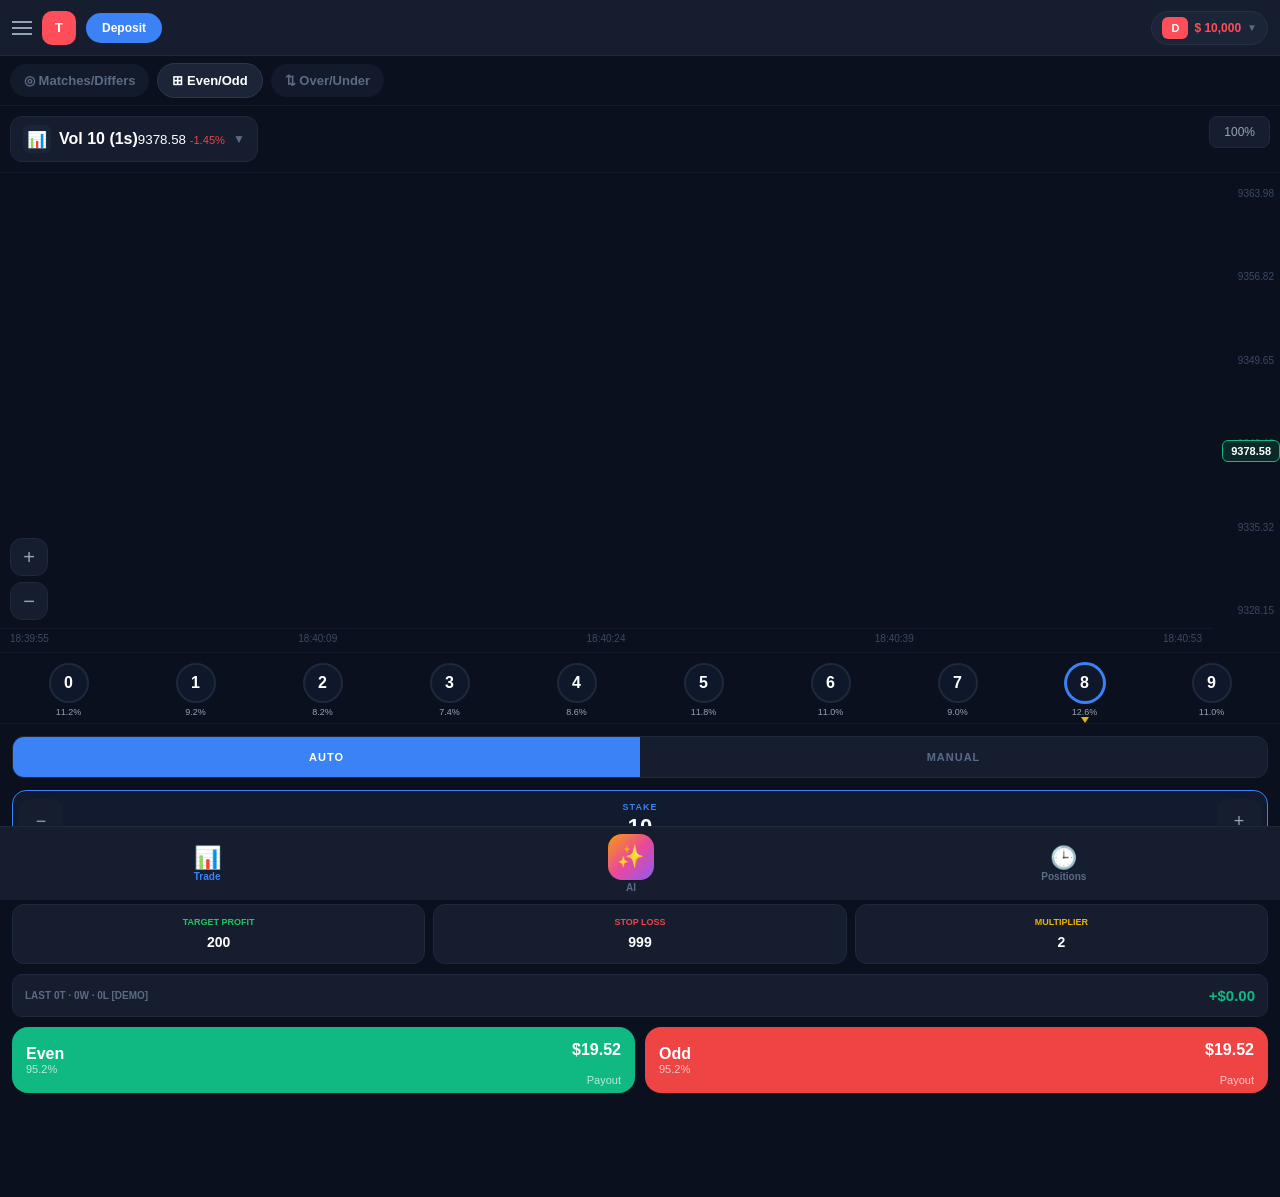
==== commit 1485e78a: "Rename index.html. to index.html" ====
--- a/index.html
+++ b/index.html
@@ -1,942 +1,246 @@
-
 <!DOCTYPE html>
-<html lang="en">
+<html>
 <head>
 <meta charset="UTF-8">
-<meta name="viewport" content="width=device-width, initial-scale=1.0">
-<meta name="theme-color" content="#08101e">
-<title>Traders Scheem</title>
-
+<meta name="viewport" content="width=device-width,initial-scale=1,maximum-scale=1,user-scalable=no">
+<title>Vol 10 (1s) - Demo/Real</title>
 <style>
-:root {
-  --bg: #07101e;
-  --gold: #f5c94b;
-  --cyan: #38d5f4;
-}
-* { box-sizing: border-box; }
-html { scroll-behavior: smooth; }
-body {
-  margin: 0;
-  background: var(--bg);
-  color: #f7f9ff;
-  font-family: Arial, Helvetica, sans-serif;
-  overflow-x: hidden;
-}
-button, a { font: inherit; }
-button { cursor: pointer; }
-
-/* Sticky navigation */
-.nav {
-  position: sticky;
-  top: 0;
-  z-index: 20;
-  min-height: 86px;
-  background: linear-gradient(110deg,#07111f,#111b2d);
-  display: flex;
-  align-items: center;
-  justify-content: space-between;
-  padding: 10px 16px;
-  gap: 10px;
-  border-bottom: 1px solid #243047;
-}
-.brand {
-  display: flex;
-  align-items: center;
-  gap: 10px;
-}
-.logo {
-  width: 56px;
-  height: 56px;
-  border: 2px solid #98772b;
-  border-radius: 16px;
-  background: radial-gradient(circle,#15334c,#08101d);
-  display: grid;
-  place-items: center;
-  color: var(--cyan);
-  font-size: 32px;
-  flex-shrink: 0;
-}
-.brand-name {
-  font-size: 22px;
-  line-height: 1.05;
-  font-weight: 900;
-}
-.brand-name span {
-  display: block;
-  color: var(--gold);
-  margin-top: 4px;
-}
-.nav-actions {
-  display: flex;
-  gap: 8px;
-  align-items: center;
-}
-.nav-btn {
-  border: 1px solid #559fe9;
-  border-radius: 17px;
-  padding: 12px;
-  min-height: 52px;
-  background: linear-gradient(120deg,#172337,#241b2b);
-  color: white;
-  font-weight: 800;
-}
-.nav-btn.open {
-  background: linear-gradient(115deg,#ffe57a,#d59a11);
-  border: 0;
-  color: #17121a;
-}
-
-/* Animated market ticker */
-.ticker {
-  position: sticky;
-  top: 86px;
-  z-index: 19;
-  height: 38px;
-  background: #050b15;
-  border-bottom: 1px solid #1e2a3c;
-  display: flex;
-  align-items: center;
-  overflow: hidden;
-  white-space: nowrap;
-  color: #aab6c8;
-  font-family: monospace;
-  font-size: 14px;
-}
-.ticker-track {
-  display: flex;
-  gap: 45px;
-  min-width: max-content;
-  animation: ticker 24s linear infinite;
-}
-.up { color: #27d9a2; }
-.down { color: #f06c91; }
-@keyframes ticker {
-  to { transform: translateX(-50%); }
-}
-
-/* Hero section */
-.hero {
-  position: relative;
-  isolation: isolate;
-  min-height: 1050px;
-  overflow: hidden;
-  padding: 50px 20px 70px;
-  text-align: center;
-  background:
-    radial-gradient(ellipse at 25% 17%,#183b5a,transparent 38%),
-    radial-gradient(ellipse at 100% 24%,#39205c,transparent 42%),
-    radial-gradient(ellipse at 50% 80%,#382b20,transparent 43%),
-    linear-gradient(180deg,#0a1729,#111527 68%,#0a1220);
-}
-#chart-bg {
-  position: absolute;
-  inset: 0;
-  width: 100%;
-  height: 100%;
-  z-index: -1;
-  opacity: .72;
-}
-.hero-content {
-  position: relative;
-  z-index: 1;
-  max-width: 900px;
-  margin: auto;
-}
-.hero-logo {
-  width: 116px;
-  height: 116px;
-  margin: 6px auto 35px;
-  border-radius: 50%;
-  display: grid;
-  place-items: center;
-  position: relative;
-  border: 1px dotted #e2c24d;
-  box-shadow: 0 0 35px #38d5f42a;
-}
-.hero-logo .logo {
-  width: 84px;
-  height: 84px;
-  border-radius: 26px;
-}
-.orbit {
-  position: absolute;
-  width: 14px;
-  height: 14px;
-  background: #f5d64b;
-  border-radius: 50%;
-  top: 7px;
-  right: 13px;
-  box-shadow: 0 0 18px #f5d64b;
-  animation: orbit 5s ease-in-out infinite;
-}
-@keyframes orbit {
-  50% {
-    transform: translate(-25px,42px);
-    background: var(--cyan);
-  }
-}
-h1 {
-  font-size: clamp(38px,9vw,66px);
-  line-height: 1.04;
-  letter-spacing: -2px;
-  margin: 0 0 35px;
-  font-weight: 900;
-}
-h1 span {
-  background: linear-gradient(100deg,#fff3bc,#f5c83d,#fff0a2);
-  -webkit-background-clip: text;
-  background-clip: text;
-  color: transparent;
-}
-.tagline {
-  border: 1px solid #8c733b;
-  border-radius: 40px;
-  padding: 14px 18px;
-  max-width: 680px;
-  margin: 0 auto 55px;
-  color: #f5d879;
-  font-size: 15px;
-  font-weight: 850;
-  letter-spacing: 1.5px;
-  line-height: 1.5;
-}
-.greeting {
-  font-size: 25px;
-  font-weight: 800;
-  color: var(--gold);
-  margin-bottom: 25px;
-}
-.typing-line {
-  font-size: clamp(29px,6vw,42px);
-  font-weight: 900;
-  min-height: 53px;
-  margin: 0 auto 40px;
-}
-.cyan { color: var(--cyan); }
-.cursor {
-  display: inline-block;
-  width: 3px;
-  height: .95em;
-  background: var(--gold);
-  animation: blink .8s steps(2) infinite;
-}
-@keyframes blink { 50% { opacity: 0; } }
-.description {
-  max-width: 680px;
-  margin: 0 auto 75px;
-  font-size: clamp(17px,3.6vw,23px);
-  line-height: 1.65;
-  color: #c5ccd9;
-}
-
-/* Hero feature cards */
-.features {
-  display: grid;
-  grid-template-columns: 1fr 1fr;
-  gap: 20px;
-  max-width: 900px;
-  margin: auto;
-  text-align: left;
-}
-.feature {
-  border: 1px solid #5e4d2d;
-  border-radius: 27px;
-  background: linear-gradient(145deg,#07101fef,#080e1bf7);
-  padding: 25px 22px;
-  min-height: 230px;
-  box-shadow: 0 10px 35px #0005;
-}
-.feature.secondary { border-color: #31516a; }
-.quote {
-  color: var(--gold);
-  font-size: 30px;
-  text-align: right;
-}
-.feature p {
-  color: #c5cbd8;
-  font-style: italic;
-  font-size: 16px;
-  line-height: 1.65;
-  margin: 20px 0 24px;
-}
-.feature h2 { font-size: 22px; margin-bottom: 8px; }
-.sub { color: var(--gold); font-weight: 800; }
-.feature.secondary .sub { color: #63dafa; }
-
-/* Statistics */
-.stats {
-  display: grid;
-  grid-template-columns: 1fr 1fr;
-  gap: 18px;
-  max-width: 650px;
-  margin: 65px auto 0;
-}
-.stat {
-  border: 1px solid #2b526f;
-  border-radius: 23px;
-  min-height: 150px;
-  padding: 20px;
-  background: #07101ed9;
-  box-shadow: inset 0 2px 0 var(--cyan);
-}
-.stat-icon {
-  width: 48px;
-  height: 48px;
-  border: 1px solid var(--cyan);
-  border-radius: 13px;
-  margin: 0 auto 8px;
-  display: grid;
-  place-items: center;
-  color: var(--cyan);
-  font-size: 23px;
-}
-.stat strong { font-size: 38px; display: block; }
-.stat small { color: #aab8c9; font-weight: 700; }
-
-/* All scroll-down sections */
-.content-section {
-  position: relative;
-  max-width: 900px;
-  margin: 0 auto 34px;
-  padding: 32px 28px;
-  border: 1px solid #39465c;
-  border-radius: 30px;
-  background: linear-gradient(145deg,#0a1527f5,#07101ef7);
-  box-shadow: 0 16px 45px #0005;
-  text-align: center;
-}
-.section-kicker {
-  display: inline-block;
-  border: 1px solid #776632;
-  border-radius: 28px;
-  padding: 8px 18px;
-  color: var(--gold);
-  font-weight: 900;
-  letter-spacing: 2px;
-  font-size: 14px;
-  margin-bottom: 22px;
-}
-.content-section h2 {
-  font-size: clamp(27px,5.5vw,38px);
-  line-height: 1.2;
-  margin: 0 auto 18px;
-  letter-spacing: -.8px;
-}
-.section-lead {
-  font-size: clamp(17px,3.6vw,22px);
-  line-height: 1.6;
-  color: #aebbd0;
-  margin: 0 auto 26px;
-  max-width: 720px;
-}
-.section-copy {
-  font-size: clamp(16px,3.4vw,21px);
-  line-height: 1.75;
-  color: #c6cfdd;
-  margin: 22px auto 0;
-  max-width: 760px;
-}
-.detail-list {
-  display: grid;
-  grid-template-columns: 1fr;
-  gap: 24px;
-  margin-top: 38px;
-  text-align: left;
-}
-.detail-card {
-  border: 1px solid #263d55;
-  border-radius: 28px;
-  padding: 28px 26px;
-  background: linear-gradient(145deg,#09172a,#050c18);
-}
-.detail-card.gold { border-color: #61522b; }
-.detail-card.purple { border-color: #4b416c; }
-.detail-card.rose { border-color: #51404e; }
-.detail-icon {
-  width: 96px;
-  height: 96px;
-  border: 2px solid #3b9ac1;
-  border-radius: 24px;
-  display: grid;
-  place-items: center;
-  font-size: 37px;
-  color: #48d7fa;
-  background: radial-gradient(circle,#153a56,#08101f);
-  margin-bottom: 24px;
-}
-.detail-card.gold .detail-icon {
-  color: var(--gold);
-  border-color: #a58b42;
-  background: radial-gradient(circle,#3b3218,#08101f);
-}
-.detail-card.purple .detail-icon {
-  color: #b397ff;
-  border-color: #8d73c8;
-}
-.detail-card.rose .detail-icon {
-  color: #ff7297;
-  border-color: #b85676;
-}
-.detail-card h3 {
-  font-size: clamp(23px,4.5vw,30px);
-  margin: 0 0 8px;
-}
-.subheading {
-  font-size: 19px;
-  font-weight: 800;
-  color: #56d7f7;
-  margin-bottom: 14px;
-}
-.detail-card.gold .subheading { color: var(--gold); }
-.detail-card p {
-  font-size: clamp(16px,3.4vw,20px);
-  line-height: 1.7;
-  color: #bdc8d8;
-  margin: 0;
-}
-
-/* Three getting-started steps */
-.steps .detail-card { border-color: #393a2b; }
-.step-number {
-  width: 76px;
-  height: 76px;
-  border-radius: 50%;
-  display: grid;
-  place-items: center;
-  background: linear-gradient(145deg,#ffe879,#dba81c);
-  color: #17131a;
-  font-size: 32px;
-  font-weight: 900;
-  border: 5px solid #6b5728;
-  box-shadow: 0 0 22px #e6bc3740;
-  margin-bottom: 24px;
-}
-
-/* Partner section */
-.partner-icon { margin: 0 auto 22px; }
-.partner-title {
-  font-size: clamp(32px,6vw,44px) !important;
-  color: #fff0bb;
-}
-.pill {
-  display: inline-block;
-  border: 1px solid #806b31;
-  border-radius: 30px;
-  padding: 10px 20px;
-  color: var(--gold);
-  font-weight: 900;
-  font-size: 19px;
-  margin: 4px 0 10px;
-  background: #211e1b;
-}
-.section-button {
-  display: block;
-  width: 100%;
-  max-width: 560px;
-  margin: 14px auto 0;
-  padding: 15px 18px;
-  border-radius: 17px;
-  border: 1px solid #4b9ad4;
-  background: linear-gradient(110deg,#102338,#201d31);
-  color: #f4f7ff;
-  font-weight: 850;
-  font-size: 17px;
-}
-.section-button.primary {
-  border: 0;
-  background: linear-gradient(110deg,#11b8e8,#692be0);
-  box-shadow: 0 10px 28px #4e32c533;
-}
-.community {
-  background: linear-gradient(130deg,#332b1dcb,#142236e8,#33205aab);
-  border: 0;
-}
-.community .section-button {
-  border-radius: 35px;
-  background: linear-gradient(100deg,#099ed9,#32bfe7);
-  max-width: 500px;
-}
-.trust-pills {
-  display: flex;
-  justify-content: center;
-  flex-wrap: wrap;
-  gap: 12px;
-  margin-top: 20px;
-}
-.trust-pills span {
-  border: 1px solid #4d4634;
-  border-radius: 30px;
-  padding: 12px 16px;
-  background: #080f1be8;
-  color: #d5deeb;
-  font-weight: 700;
-}
-.footer {
-  padding: 25px 15px 35px;
-  text-align: center;
-  color: #8794a8;
-  font-size: 13px;
-  background: #080f1b;
-}
-
-/* Mobile responsive */
-@media (min-width:760px) {
-  .nav { padding-left: 28px; padding-right: 28px; }
-  .content-section { padding: 42px 38px; }
-  .detail-list.two-col { grid-template-columns: 1fr 1fr; }
-}
-@media (max-width:420px) {
-  .nav { padding: 8px 10px; }
-  .logo { width: 47px; height: 47px; }
-  .brand-name { font-size: 19px; }
-  .nav-btn { padding: 10px 8px; font-size: 12px; }
-  .hero { padding-left: 15px; padding-right: 15px; }
-  .tagline { font-size: 12px; letter-spacing: 1px; }
-  .features { gap: 12px; }
-  .feature { padding: 19px 14px; }
-  .feature p { font-size: 14px; }
-  .feature h2 { font-size: 18px; }
-  .content-section { padding: 28px 18px; margin-left: 12px; margin-right: 12px; }
-  .detail-card { padding: 24px 20px; }
-}
-@media (prefers-reduced-motion: reduce) {
-  *, *::before, *::after {
-    animation-duration: .01ms !important;
-    scroll-behavior: auto !important;
-  }
-}
+*{margin:0;padding:0;box-sizing:border-box;font-family:Inter,Arial,sans-serif}
+body{background:#0A101E;color:#fff;overflow-x:hidden;padding-bottom:90px}
+.top{height:56px;background:#151D2E;display:flex;align-items:center;justify-content:space-between;padding:0 12px;border-bottom:1px solid #1E293B;position:sticky;top:0;z-index:20}
+.top-l{display:flex;align-items:center;gap:10px}
+.ham{width:20px;height:2px;background:#94a3b8;box-shadow:0 6px 0 #94a3b8,0 -6px 0 #94a3b8;cursor:pointer}
+.t{width:34px;height:34px;background:#FF4D5A;border-radius:10px;display:flex;align-items:center;justify-content:center;font-weight:900;font-size:13px}
+.dep-left{background:#3B82F6;border:none;color:#fff;padding:8px 16px;border-radius:20px;font-size:12px;font-weight:800;cursor:pointer}
+.bal-wrap{position:relative}
+.rbal{background:#1C2538;border-radius:20px;padding:5px 10px;display:flex;align-items:center;gap:6px;border:1px solid #243044;cursor:pointer;min-width:95px;justify-content:center}
+.rbal .r{width:26px;height:22px;border-radius:6px;display:flex;align-items:center;justify-content:center;font-size:11px;font-weight:800;color:#fff}
+.rbal .r.demo{background:#FF4D5A}.rbal .r.real{background:#3B82F6}
+.rbal b{font-size:12px}
+.bal-dropdown{position:absolute;top:40px;right:0;width:220px;background:#151D2E;border:1px solid #1E293B;border-radius:14px;z-index:100;display:none;overflow:hidden;box-shadow:0 10px 30px rgba(0,0,0,0.5)}
+.bal-dropdown.open{display:block}
+.acc-opt{padding:12px;display:flex;align-items:center;justify-content:space-between;cursor:pointer;border-bottom:1px solid #1E293B}
+.acc-opt:last-child{border-bottom:none}
+.acc-opt:hover{background:#1C2538}
+.acc-opt .left{display:flex;align-items:center;gap:8px}
+.acc-opt .circle{width:28px;height:28px;border-radius:8px;display:flex;align-items:center;justify-content:center;font-weight:800;font-size:12px;color:#fff}
+.acc-opt .circle.demo{background:#FF4D5A}.acc-opt .circle.real{background:#3B82F6}
+.acc-opt b{font-size:12px;display:block}.acc-opt small{font-size:10px;color:#94a3b8}
+.acc-opt.on{background:#1E2F4A}
+.reset-btn{margin:8px;background:#1C2538;border:1px solid #243044;border-radius:8px;padding:8px;text-align:center;font-size:11px;color:#94a3b8;cursor:pointer}
+.reset-btn:hover{color:#fff;border-color:#3B82F6}
+.tabs{height:50px;display:flex;align-items:center;gap:8px;padding:0 10px;background:#0A101E;border-bottom:1px solid #121A2B;overflow-x:auto}
+.tabs button{border:none;background:#121A2B;color:#5B6B85;font-size:13px;font-weight:600;padding:9px 14px;border-radius:20px;white-space:nowrap;cursor:pointer}
+.tabs .on{background:#1C2538;color:#fff;border:1px solid #2A3650}
+.vol-row{padding:10px;display:flex;justify-content:space-between;align-items:flex-start}
+.vol-box{background:#151D2E;border:1px solid #1E293B;border-radius:12px;padding:8px 12px;display:flex;align-items:center;gap:8px;min-width:150px;cursor:pointer}
+.p100{background:#151D2E;border:1px solid #1E293B;border-radius:8px;padding:8px 14px;font-size:12px;color:#94a3b8;cursor:pointer}
+.chart{position:relative;width:100%;height:480px;background:#0A101E;overflow:hidden;border-top:1px solid #121A2B}
+#cv{width:100%;height:100%}
+.price-scale{position:absolute;right:0;top:10px;bottom:26px;width:68px;display:flex;flex-direction:column;justify-content:space-between;padding:5px 6px 10px 0;text-align:right;font-size:10px;color:#3B4A64;pointer-events:none}
+.price-tag{position:absolute;right:0;background:#0A2A2A;border:1px solid #10B981;color:#fff;font-size:11px;font-weight:700;padding:4px 8px;border-radius:6px;transform:translateY(-50%);z-index:2}
+.time-row{position:absolute;bottom:0;left:0;right:68px;height:24px;display:flex;justify-content:space-between;padding:4px 10px;font-size:10px;color:#3B4A64;border-top:1px solid #121A2B;background:#0A101E}
+.zoom{position:absolute;left:10px;bottom:32px;display:flex;flex-direction:column;gap:6px;z-index:3}
+.zoom button{width:38px;height:38px;background:#151D2E;border:1px solid #1E293B;border-radius:12px;color:#94a3b8;font-size:20px;cursor:pointer}
+.digits{height:72px;background:#0A101E;border-top:1px solid #121A2B;border-bottom:1px solid #121A2B;display:flex;align-items:center;padding:0 6px;gap:2px;overflow-x:auto}
+.di{flex:1;min-width:48px;text-align:center;position:relative;padding-top:4px;cursor:pointer}
+.di .circle{width:40px;height:40px;border-radius:50%;border:2px solid #1E293B;margin:0 auto;display:flex;align-items:center;justify-content:center;background:#0F182A}
+.di .circle.sel{border-color:#3B82F6;box-shadow:0 0 0 1px #3B82F6}
+.di .tri{position:absolute;bottom:-6px;left:50%;transform:translateX(-50%);width:0;height:0;border-left:4px solid transparent;border-right:4px solid transparent;border-top:6px solid #EAB308;display:none}
+.di.sel .tri{display:block}
+.di small.perc{font-size:9px;color:#94a3b8;margin-top:4px;display:block}
+.switch{margin:12px;background:#151D2E;border-radius:12px;display:flex;overflow:hidden;height:42px;border:1px solid #1E293B}
+.switch button{flex:1;border:none;background:transparent;color:#5B6B85;font-size:11px;font-weight:800;letter-spacing:1px;cursor:pointer}
+.switch .on{background:#3B82F6;color:#fff}
+.stake-wrap{margin:0 12px;background:#111A2E;border:1.5px solid #3B82F6;border-radius:14px;height:62px;display:flex;align-items:center;padding:0 6px;gap:8px}
+.stake-wrap button{width:44px;height:44px;background:#151D2E;border:none;border-radius:10px;color:#94a3b8;font-size:18px;cursor:pointer}
+.stake-mid{flex:1;text-align:center;position:relative;cursor:pointer}
+.stake-mid label{font-size:9px;color:#3B82F6;letter-spacing:1px;font-weight:800;display:block}
+.stake-mid b{font-size:22px;font-weight:800;display:block;margin-top:2px}
+.stake-mid i{position:absolute;left:10px;top:30px;color:#3B82F6;font-style:normal;font-size:14px;font-weight:800}
+.chips{display:flex;gap:6px;margin:10px 12px}
+.chips span{flex:1;background:#151D2E;border:1px solid #1E293B;border-radius:8px;padding:9px 0;text-align:center;font-size:11px;color:#5B6B85;font-weight:600;cursor:pointer}
+.chips .on{background:#1E2F4A;border-color:#3B82F6;color:#60A5FA}
+.boxes{display:grid;grid-template-columns:1fr 1fr 1fr;gap:8px;margin:0 12px}
+.box{background:#151D2E;border:1px solid #1E293B;border-radius:12px;padding:12px 8px;text-align:center}
+.box label{font-size:9px;font-weight:800;display:block;margin-bottom:6px}
+.box.green label{color:#22c55e}.box.red label{color:#ef4444}.box.yellow label{color:#EAB308}
+.box input{font-size:14px;font-weight:800;background:transparent;border:none;color:#fff;text-align:center;width:100%;outline:none}
+.last{margin:10px 12px;background:#151D2E;border:1px solid #1E293B;border-radius:10px;padding:12px;display:flex;justify-content:space-between;align-items:center}
+.last span{font-size:10px;color:#5B6B85;font-weight:700}
+.last b{color:#10B981;font-size:15px;font-weight:800}
+.buy{display:grid;grid-template-columns:1fr 1fr;gap:10px;margin:10px 12px 14px}
+.buy button{border:none;border-radius:16px;height:66px;padding:12px 14px;text-align:left;position:relative;cursor:pointer}
+.buy .even{background:#10B981}.buy .odd{background:#EF4444}
+.buy b{font-size:16px;font-weight:800;display:block;color:#fff}
+.buy small{font-size:11px;color:rgba(255,255,255,0.7);display:block}
+.buy .pr{position:absolute;right:14px;top:14px;text-align:right}
+.bottom{position:fixed;bottom:0;left:0;right:0;height:74px;background:#151D2E;border-top:1px solid #1E293B;display:flex;justify-content:space-around;align-items:center;z-index:20}
+.bottom div{text-align:center;color:#5B6B85;font-size:10px;font-weight:600;cursor:pointer}
+.bottom .on{color:#3B82F6}
+.modal{position:fixed;inset:0;background:rgba(0,0,0,0.6);z-index:200;display:none;align-items:center;justify-content:center;padding:20px}
+.modal.open{display:flex}
+.modal-box{background:#151D2E;border:1px solid #1E293B;border-radius:16px;width:100%;max-width:340px;padding:20px}
+.modal-box h3{font-size:14px;margin-bottom:12px}
+.modal-box input{width:100%;background:#0A101E;border:1px solid #1E293B;border-radius:10px;padding:12px;color:#fff;font-size:14px;margin-bottom:12px}
+.modal-box button{width:100%;background:#3B82F6;border:none;border-radius:10px;padding:12px;color:#fff;font-weight:800;cursor:pointer}
 </style>
 </head>
-
 <body>
 
-<!-- Website header: browser mockup removed -->
-<nav class="nav">
-  <div class="brand">
-    <div class="logo" aria-hidden="true">↗</div>
-    <div class="brand-name">Traders<span>Scheem</span></div>
+<div class="top">
+  <div class="top-l"><div class="ham"></div><div class="t">T</div><button class="dep-left" onclick="openDep()">Deposit</button></div>
+  <div class="bal-wrap">
+    <div class="rbal" id="balBtn" onclick="toggleBal()"><div class="r demo" id="balIcon">D</div><b id="balText" style="color:#FF4D5A">$ 10,000</b><span style="font-size:10px;color:#5B6B85">▼</span></div>
+    <div class="bal-dropdown" id="balDrop">
+      <div class="acc-opt on" id="demoOpt" onclick="switchAcc('demo')">
+        <div class="left"><div class="circle demo">D</div><div><b>DEMO Account</b><small id="demoBalTxt">$10,000.00</small></div></div><span style="color:#3B82F6">✓</span>
+      </div>
+      <div class="acc-opt" id="realOpt" onclick="switchAcc('real')">
+        <div class="left"><div class="circle real">R</div><div><b>REAL Account</b><small id="realBalTxt">$0.00</small></div></div><span></span>
+      </div>
+      <div class="reset-btn" onclick="resetDemo()">🔄 Reset Demo Balance to $10,000</div>
+    </div>
   </div>
-
-  <div class="nav-actions">
-  <button class="nav-btn"
-    onclick="window.location.href='login.html'">
-    ♙ Log In
-  </button>
-
-  <button class="nav-btn open"
-    onclick="window.location.href='signup.html'">
-    Open account →
-  </button>
-</div>
-</nav>
-
-<div class="ticker">
-  <div class="ticker-track">
-    <span>BULL MARKET <b class="up">984.2992 ▲</b></span>
-    <span>BEAR MARKET <b class="down">849.4023 ▼</b></span>
-    <span>VOL 25 <b class="up">482.16 ▲</b></span>
-    <span>VOL 50 <b class="down">216.73 ▼</b></span>
-    <span>VOL 100 <b class="up">727.93 ▲</b></span>
-
-    <span>BULL MARKET <b class="up">984.2992 ▲</b></span>
-    <span>BEAR MARKET <b class="down">849.4023 ▼</b></span>
-    <span>VOL 25 <b class="up">482.16 ▲</b></span>
-    <span>VOL 50 <b class="down">216.73 ▼</b></span>
-    <span>VOL 100 <b class="up">727.93 ▲</b></span>
+</div>
+
+<div class="tabs"><button>◎ Matches/Differs</button><button class="on">⊞ Even/Odd</button><button>⇅ Over/Under</button></div>
+
+<div class="vol-row">
+  <div class="vol-box"><div style="background:#1A2538;width:28px;height:28px;border-radius:6px;display:flex;align-items:center;justify-content:center;color:#3B82F6">📊</div><div><b>Vol 10 (1s)</b><small><span id="volPrice">9362.02</span> <small style="color:#ef4444">-1.45%</small></small></div><span style="color:#5B6B85;font-size:12px">▼</span></div>
+  <div class="p100">100%</div>
+</div>
+
+<div class="chart">
+  <canvas id="cv"></canvas>
+  <div class="price-scale"><span>9363.98</span><span>9356.82</span><span>9349.65</span><span>9342.48</span><span>9335.32</span><span>9328.15</span></div>
+  <div class="price-tag" id="ptag">9362.02</div>
+  <div class="time-row"><span>18:39:55</span><span>18:40:09</span><span>18:40:24</span><span>18:40:39</span><span>18:40:53</span></div>
+  <div class="zoom"><button>+</button><button>−</button></div>
+</div>
+
+<div class="digits" id="digits"></div>
+
+<div class="switch"><button class="on" id="autoB" onclick="setMode('AUTO')">AUTO</button><button id="manB" onclick="setMode('MANUAL')">MANUAL</button></div>
+
+<div class="stake-wrap"><button onclick="changeStake(-1)">−</button><div class="stake-mid" onclick="editStake()"><label>STAKE</label><i>$</i><b id="stake">10</b></div><button onclick="changeStake(1)">+</button></div>
+
+<div class="chips" id="chips"><span data-v="1" onclick="setChip(1)">$1</span><span data-v="5" onclick="setChip(5)">$5</span><span class="on" data-v="10" onclick="setChip(10)">$10</span><span data-v="25" onclick="setChip(25)">$25</span><span data-v="50" onclick="setChip(50)">$50</span><span data-v="100" onclick="setChip(100)">$100</span></div>
+
+<div class="boxes">
+  <div class="box green"><label>TARGET PROFIT</label><input value="200"></div>
+  <div class="box red"><label>STOP LOSS</label><input value="999"></div>
+  <div class="box yellow"><label>MULTIPLIER</label><input value="2"></div>
+</div>
+
+<div class="last"><span id="lastInfo">LAST  0T · 0W · 0L [DEMO]</span><b id="profit">+$0.00</b></div>
+
+<div class="buy">
+  <button class="even" onclick="doTrade('EVEN')"><b>Even</b><small>95.2%</small><div class="pr"><b id="pe">$19.52</b><br><small>Payout</small></div></button>
+  <button class="odd" onclick="doTrade('ODD')"><b>Odd</b><small>95.2%</small><div class="pr"><b id="po">$19.52</b><br><small>Payout</small></div></button>
+</div>
+
+<div class="bottom"><div class="on"><div style="font-size:22px">📊</div>Trade</div><div><div style="width:46px;height:46px;background:linear-gradient(135deg,#F59E0B,#EC4899,#8B5CF6);border-radius:14px;display:flex;align-items:center;justify-content:center;font-size:22px;margin:0 auto 2px;color:#fff">✨</div>AI</div><div><div style="font-size:22px">🕒</div>Positions</div></div>
+
+<div class="modal" id="depModal">
+  <div class="modal-box">
+    <h3 id="depTitle">Deposit to REAL Account</h3>
+    <input id="depInput" type="number" placeholder="Enter amount $" value="10">
+    <button onclick="doDeposit()">Deposit</button>
+    <button style="background:transparent;color:#94a3b8;margin-top:8px" onclick="closeDep()">Cancel</button>
   </div>
 </div>
 
-<!-- HERO -->
-<main class="hero">
-  <canvas id="chart-bg" aria-hidden="true"></canvas>
-
-  <div class="hero-content">
-    <div class="hero-logo">
-      <div class="logo">↗</div>
-      <span class="orbit"></span>
-    </div>
-
-    <h1>Traders <span>Scheem</span></h1>
-
-    <div class="tagline">
-      PROFESSIONAL TRADING TERMINAL · POWERED BY DERIV
-    </div>
-
-    <p class="greeting">Good afternoon</p>
-
-    <p class="typing-line">
-      Welcome to <span id="typed" class="cyan"></span><span class="cursor"></span>
-    </p>
-
-    <p class="description">
-      A professional trading desk on your Deriv account:
-      live market data, automated execution and risk controls
-      in one terminal.
-    </p>
-
-    <section class="features">
-      <article class="feature">
-        <div class="quote">〃</div>
-        <p>
-          Mirror demo positions onto your real account, or
-          replicate one trade across connected accounts.
-        </p>
-        <h2>Copy Trading</h2>
-        <div class="sub">Portfolio mirroring</div>
-      </article>
-
-      <article class="feature secondary">
-        <div class="quote" style="color:#55d8f5">✦</div>
-        <p>
-          Explore trading tools and strategies to help you
-          study market movement.
-        </p>
-        <h2>Free Strategies</h2>
-        <div class="sub">Strategy tools</div>
-      </article>
-    </section>
-
-    <section class="stats">
-      <div class="stat">
-        <div class="stat-icon">◎</div>
-        <strong>12</strong>
-        <small>Trading tools</small>
-      </div>
-      <div class="stat">
-        <div class="stat-icon" style="color:#b397ff;border-color:#8d73c8">◷</div>
-        <strong>24/7</strong>
-        <small>Market access</small>
-      </div>
-    </section>
-  </div>
-</main>
-
-<!-- THE PLATFORM -->
-<section class="content-section" id="platform">
-  <div class="section-kicker">THE PLATFORM</div>
-
-  <h2>Institutional-grade tools for every trader</h2>
-
-  <p class="section-lead">
-    Live Deriv market data, with every calculation shown
-    rather than hidden.
-  </p>
-
-  <p class="section-copy">
-    Trade manually, study a strategy, or explore account
-    mirroring. Understand the numbers and risks before
-    deciding whether to place a trade.
-  </p>
-
-  <div class="detail-list">
-    <article class="detail-card">
-      <div class="detail-icon">♧</div>
-      <h3>Automated execution</h3>
-      <div class="subheading">Your strategy, on repeat</div>
-      <p>
-        Explore rule-based trading and automation tools.
-        Test your strategy on a demo account before considering
-        real-money trading.
-      </p>
-    </article>
-
-    <article class="detail-card gold">
-      <div class="detail-icon">♟</div>
-      <h3>Transparent analytics</h3>
-      <div class="subheading">Measured, not guessed</div>
-      <p>
-        Review market data over a selected sample size and
-        understand how calculations are made.
-      </p>
-    </article>
-
-    <article class="detail-card purple">
-      <div class="detail-icon">☑</div>
-      <h3>Copy trading built in</h3>
-      <div class="subheading">One position, many accounts</div>
-      <p>
-        Explore copying and demo-following features. Account
-        mirroring requires appropriate broker authorization
-        and integration.
-      </p>
-    </article>
-
-    <article class="detail-card rose">
-      <div class="detail-icon">♢</div>
-      <h3>Risk management first</h3>
-      <div class="subheading">Limits before exposure</div>
-      <p>
-        Plan stake sizes, stop losses, take-profit levels
-        and maximum loss limits before trading.
-      </p>
-    </article>
-  </div>
-</section>
-
-<!-- GETTING STARTED -->
-<section class="content-section" id="getting-started">
-  <div class="section-kicker">GETTING STARTED</div>
-
-  <h2>From sign-in to your first position in three steps</h2>
-
-  <p class="section-lead">
-    No downloads, no licence keys, no set-up fees.
-  </p>
-
-  <div class="detail-list steps">
-    <article class="detail-card">
-      <div class="step-number">1</div>
-      <h3>Connect your Deriv account</h3>
-      <p>
-        Use the official broker authorization flow.
-        Never share your account password with this website.
-      </p>
-    </article>
-
-    <article class="detail-card">
-      <div class="step-number">2</div>
-      <h3>Analyse, then select a strategy</h3>
-      <p>
-        Review the available market data, examine your
-        strategy and understand its potential risks.
-      </p>
-    </article>
-
-    <article class="detail-card">
-      <div class="step-number">3</div>
-      <h3>Validate on demo, then decide</h3>
-      <p>
-        Test your strategy with virtual funds first.
-        Review performance before considering a real account.
-      </p>
-    </article>
-  </div>
-</section>
-
-<!-- PARTNER PROGRAMME -->
-<section class="content-section" id="partner">
-  <div class="detail-icon partner-icon"
-       style="color:#f5cf4d;border-color:#b59a42">
-    ▤
-  </div>
-
-  <div class="section-kicker">PARTNER PROGRAMME</div>
-
-  <h2 class="partner-title">Revenue Share</h2>
-
-  <div class="pill">Official partner terms apply</div>
-
-  <p class="section-lead">
-    Learn about the official Deriv partner programme and
-    check the current terms before promoting any offer.
-  </p>
-
-  <button class="section-button"
-    onclick="showNotice('Add your verified partner programme URL here.')">
-    How the revenue share works ↓
-  </button>
-
-  <button class="section-button primary"
-    onclick="showNotice('Connect this button to your verified partner registration URL.')">
-    ▤ &nbsp; Become a partner &nbsp; →
-  </button>
-</section>
-
-<!-- COMMUNITY -->
-<section class="content-section community" id="community">
-  <div class="section-kicker">COMMUNITY</div>
-
-  <h2>Join the Traders Scheem trading community</h2>
-
-  <p class="section-lead">
-    Market updates, strategy discussions and support from
-    the team.
-  </p>
-
-  <a class="section-button"
-     href="https://wa.me/254741030460"
-     target="_blank"
-     rel="noopener noreferrer"
-     style="text-decoration:none">
-    ☏ &nbsp; Chat on WhatsApp
-  </a>
-
-  <div class="trust-pills">
-    <span>♙ Secure broker login</span>
-    <span>ϟ Market data integration</span>
-  </div>
-</section>
-
-<footer class="footer">
-  Trading involves risk. This homepage is a visual demo.
-  Live market prices, account login and trading execution
-  require verified integrations.
-</footer>
-
 <script>
-/* Notice for buttons that still need integration */
-function showNotice(message) {
-  alert(message);
-}
-
-/* Animated typing text */
-const typed = document.getElementById("typed");
-
-const phrases = [
-  "Traders Scheem",
-  "your trading desk",
-  "smart trading tools"
-];
-
-let phraseIndex = 0;
-let charIndex = 0;
-let deleting = false;
-
-function typeLoop() {
-  const phrase = phrases[phraseIndex];
-  typed.textContent = phrase.slice(0, charIndex);
-
-  if (!deleting) {
-    charIndex++;
-
-    if (charIndex > phrase.length) {
-      deleting = true;
-      setTimeout(typeLoop, 1300);
-      return;
+let stake=10, lastD=2, profit=0, total=0, wins=0, losses=0, autoMode=true;
+let balances={demo:10000, real:0}, mode='demo';
+let pts=[], pr=9320;
+const cv=document.getElementById('cv'), ctx=cv.getContext('2d'), ptag=document.getElementById('ptag');
+
+function resize(){cv.width=cv.offsetWidth*2;cv.height=480*2;ctx.scale(2,2);}resize();window.onresize=resize;
+for(let i=0;i<160;i++){let c=Math.sin(i/5)*2 + (Math.random()-0.5)*3; if(i<20) c=4; if(i>100) c=Math.sin(i/3)*3; pr+=c; pts.push(pr);}
+function draw(){
+  ctx.clearRect(0,0,cv.offsetWidth,480);
+  let slice=pts.slice(-110); let min=Math.min(...slice)-8, max=Math.max(...slice)+12, range=max-min;
+  const W=cv.offsetWidth-68, H=430;
+  ctx.strokeStyle='#FFFFFF'; ctx.lineWidth=1.8; ctx.beginPath();
+  slice.forEach((p,i)=>{let x=(i/(slice.length-1))*W; let y=15+H-((p-min)/range)*H*0.85; if(i==0) ctx.moveTo(x,y); else ctx.lineTo(x,y);});
+  ctx.stroke();
+  let last=slice[slice.length-1]; let yL=15+H-((last-min)/range)*H*0.85; ptag.style.top=yL+'px'; ptag.innerText=last.toFixed(2); document.getElementById('volPrice').innerText=last.toFixed(2);
+}
+let perc={0:11.2,1:9.2,2:8.2,3:7.4,4:8.6,5:11.8,6:11.0,7:9.0,8:12.6,9:11.0};
+function renderDigits(){
+  let html='';
+  for(let i=0;i<10;i++){
+    html+=`<div class="di ${i===lastD?'sel':''}" onclick="pickDigit(${i})"><div class="circle ${i===lastD?'sel':''}"><b>${i}</b></div><div class="tri" style="${i===lastD?'display:block':''}"></div><small class="perc">${perc[i].toFixed(1)}%</small></div>`;
+  }
+  document.getElementById('digits').innerHTML=html;
+}
+function tick(){let ch=(Math.random()-0.5)*3; let last=pts[pts.length-1]+ch; pts.push(last); if(pts.length>250) pts.shift(); lastD=Math.abs(Math.floor(last))%10; renderDigits(); draw();}
+setInterval(tick,800);
+
+function toggleBal(){document.getElementById('balDrop').classList.toggle('open');}
+function switchAcc(m){
+  mode=m;
+  document.querySelectorAll('.acc-opt').forEach(e=>e.classList.remove('on'));
+  document.getElementById(m+'Opt').classList.add('on');
+  updateBalDisplay();
+  toggleBal();
+}
+function updateBalDisplay(){
+  let icon=document.getElementById('balIcon'), text=document.getElementById('balText');
+  if(mode==='demo'){icon.className='r demo'; icon.innerText='D'; text.style.color='#FF4D5A'; text.innerText='$ '+balances.demo.toLocaleString();}
+  else{icon.className='r real'; icon.innerText='R'; text.style.color='#3B82F6'; text.innerText='$ '+balances.real.toFixed(2);}
+  document.getElementById('demoBalTxt').innerText='$'+balances.demo.toLocaleString()+'.00';
+  document.getElementById('realBalTxt').innerText='$'+balances.real.toFixed(2);
+  document.getElementById('lastInfo').innerText=`LAST  ${total}T · ${wins}W · ${losses}L [${mode.toUpperCase()}]`;
+}
+function resetDemo(){
+  balances.demo=10000; profit=0; total=0; wins=0; losses=0;
+  document.getElementById('profit').innerText='+$0.00';
+  document.getElementById('lastInfo').innerText=`LAST  0T · 0W · 0L [DEMO]`;
+  updateBalDisplay();
+  alert('Demo balance reset to $10,000');
+  toggleBal();
+}
+function openDep(){
+  if(mode==='demo'){
+    if(confirm('You are in DEMO mode. Switch to REAL to deposit?')){
+      switchAcc('real');
+      setTimeout(()=>{document.getElementById('depModal').classList.add('open');},300);
     }
-  } else {
-    charIndex--;
-
-    if (charIndex < 0) {
-      charIndex = 0;
-      deleting = false;
-      phraseIndex = (phraseIndex + 1) % phrases.length;
-    }
+    return;
   }
-
-  setTimeout(typeLoop, deleting ? 45 : 95);
-}
-
-typeLoop();
-
-/* Animated decorative candlestick background */
-const canvas = document.getElementById("chart-bg");
-const ctx = canvas.getContext("2d");
-
-let W = 0;
-let H = 0;
-let dpr = 1;
-let candles = [];
-let stars = [];
-let phase = 0;
-
-function resize() {
-  dpr = Math.min(window.devicePixelRatio || 1, 2);
-  W = canvas.clientWidth;
-  H = canvas.clientHeight;
-
-  canvas.width = W * dpr;
-  canvas.height = H * dpr;
-  ctx.setTransform(dpr, 0, 0, dpr, 0, 0);
-
-  candles = Array.from(
-    { length: Math.ceil(W / 42) + 3 },
-    (_, i) => ({
-      x: i * 42 + 8,
-      y: 0.32 + Math.random() * 0.43,
-      h: 25 + Math.random() * 85,
-      up: Math.random() > 0.45
-    })
-  );
-
-  stars = Array.from({ length: 65 }, () => ({
-    x: Math.random() * W,
-    y: Math.random() * H,
-    r: 0.5 + Math.random() * 1.5,
-    
-      a: 0.15 + Math.random() * 0.55
-    }));
-
-}
-
-function draw() {
-  ctx.clearRect(0, 0, W, H);
-  phase += 0.012;
-
-  // Twinkling stars
-  stars.forEach(s => {
-    ctx.globalAlpha =
-      s.a * (0.7 + 0.3 * Math.sin(phase * 2 + s.x));
-
-    ctx.fillStyle = "#e5f5ff";
-    ctx.beginPath();
-    ctx.arc(s.x, s.y, s.r, 0, Math.PI * 2);
-    ctx.fill();
-  });
-
-  // Moving candlesticks
-  candles.forEach(c => {
-    c.x -= 0.18;
-
-    if (c.x < -5) {
-      c.x = W + 30;
-      c.y = 0.25 + Math.random() * 0.5;
-      c.h = 25 + Math.random() * 90;
-      c.up = Math.random() > 0.45;
-    }
-
-    const y = c.y * H;
-    const bodyH = c.h;
-    const top = y - bodyH * 0.5;
-    const bottom = y + bodyH * 0.5;
-
-    ctx.globalAlpha = 0.42;
-    ctx.strokeStyle = c.up ? "#37d8f4" : "#fb658d";
-    ctx.lineWidth = 2;
-
-    ctx.beginPath();
-    ctx.moveTo(c.x, top - 18);
-    ctx.lineTo(c.x, bottom + 18);
-    ctx.stroke();
-
-    ctx.globalAlpha = 0.45;
-    ctx.fillStyle = c.up ? "#27c7f0" : "#f45c86";
-    ctx.fillRect(c.x - 7, top, 14, bodyH);
-  });
-
-  // Moving gold market line
-  ctx.globalAlpha = 0.8;
-  ctx.beginPath();
-
-  for (let x = 0; x <= W; x += 5) {
-    const y =
-      H * 0.57 +
-      Math.sin(x * 0.014 + phase) * 27 +
-      Math.sin(x * 0.037 - phase * 0.7) * 10;
-
-    if (x === 0) {
-      ctx.moveTo(x, y);
-    } else {
-      ctx.lineTo(x, y);
-    }
-  }
-
-  ctx.strokeStyle = "#f4d24d";
-  ctx.lineWidth = 2.2;
-  ctx.shadowColor = "#f3ce4d";
-  ctx.shadowBlur = 9;
-  ctx.stroke();
-  ctx.shadowBlur = 0;
-  ctx.globalAlpha = 1;
-
-  requestAnimationFrame(draw);
-}
-
-// Start the animation
-window.addEventListener("resize", resize);
-resize();
-draw();
+  document.getElementById('depTitle').innerText='Deposit to REAL Account';
+  document.getElementById('depModal').classList.add('open');
+}
+function closeDep(){document.getElementById('depModal').classList.remove('open');}
+function doDeposit(){
+  let v=parseFloat(document.getElementById('depInput').value);
+  if(v>0){balances.real+=v; updateBalDisplay(); closeDep();}
+}
+function updPay(){let p=(stake*1.952).toFixed(2); document.getElementById('pe').innerText='$'+p; document.getElementById('po').innerText='$'+p;}
+function setChip(v){stake=v; document.getElementById('stake').innerText=stake; document.querySelectorAll('#chips span').forEach(s=>s.classList.toggle('on', parseInt(s.dataset.v)===v)); updPay();}
+function changeStake(d){stake=Math.max(1,stake+d); document.getElementById('stake').innerText=stake; updPay(); document.querySelectorAll('#chips span').forEach(s=>s.classList.remove('on'));}
+function editStake(){let v=prompt('Enter Stake $', stake); if(v){stake=parseInt(v); document.getElementById('stake').innerText=stake; updPay();}}
+function setMode(m){autoMode=m==='AUTO'; document.getElementById('autoB').className=autoMode?'on':''; document.getElementById('manB').className=!autoMode?'on':'';}
+function doTrade(dir){
+  let curBal=balances[mode];
+  if(curBal<stake){alert('Low '+mode.toUpperCase()+' balance! '+(mode==='demo'?'Reset demo.':'Deposit.')); return;}
+  balances[mode]-=stake;
+  let win=(dir==='EVEN'&&lastD%2===0)||(dir==='ODD'&&lastD%2===1);
+  total++; if(win){wins++; let p=stake*0.952; balances[mode]+=stake+p; profit+=p;} else {losses++; profit-=stake;}
+  document.getElementById('profit').innerText=(profit>=0?'+$':'-$')+Math.abs(profit).toFixed(2);
+  document.getElementById('profit').style.color=profit>=0?'#10B981':'#ef4444';
+  document.getElementById('lastInfo').innerText=`LAST  ${total}T · ${wins}W · ${losses}L [${mode.toUpperCase()}]`;
+  updateBalDisplay();
+  if(autoMode && total<100){setTimeout(()=>doTrade(Math.random()>0.5?'EVEN':'ODD'),1500);}
+}
+function pickDigit(i){lastD=i; renderDigits();}
+renderDigits(); draw(); updPay(); updateBalDisplay();
+document.addEventListener('click', (e)=>{
+  if(!e.target.closest('.bal-wrap')) document.getElementById('balDrop').classList.remove('open');
+});
 </script>
-
 </body>
-</html>
+  </html>
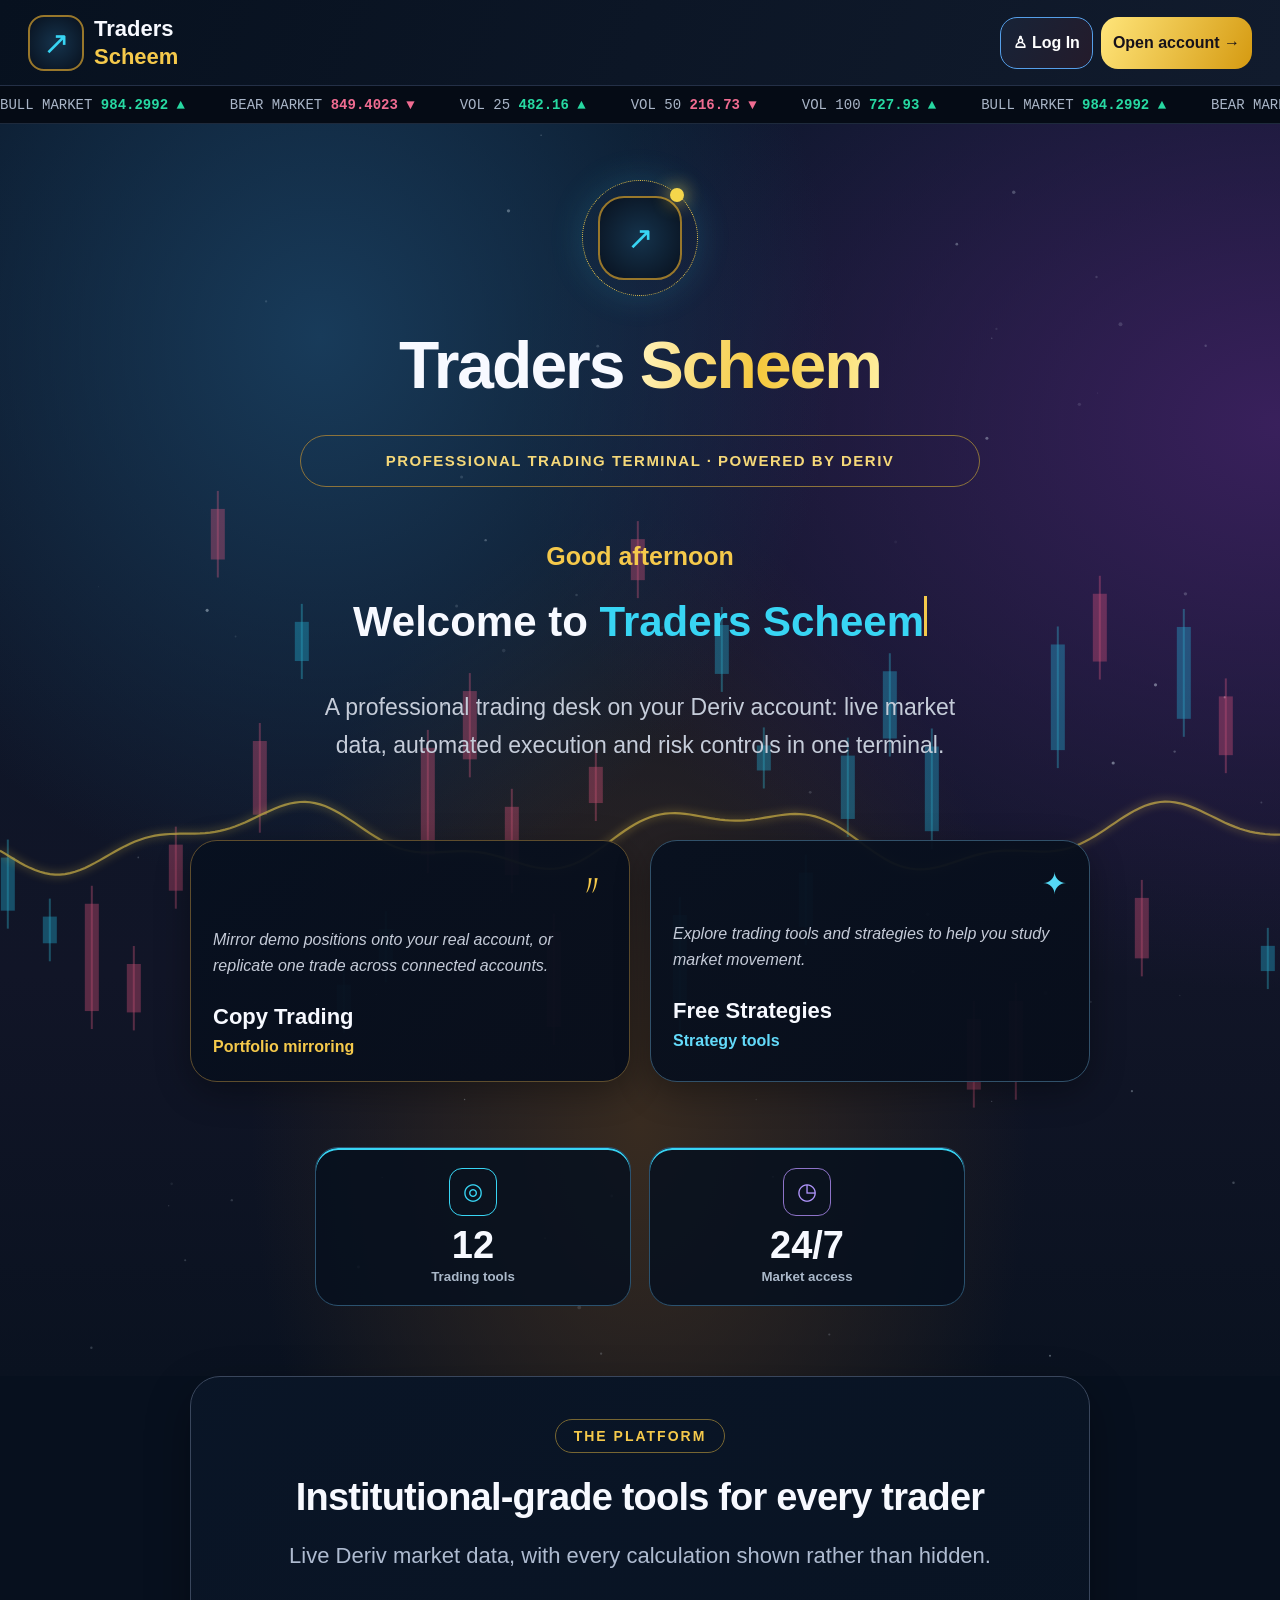
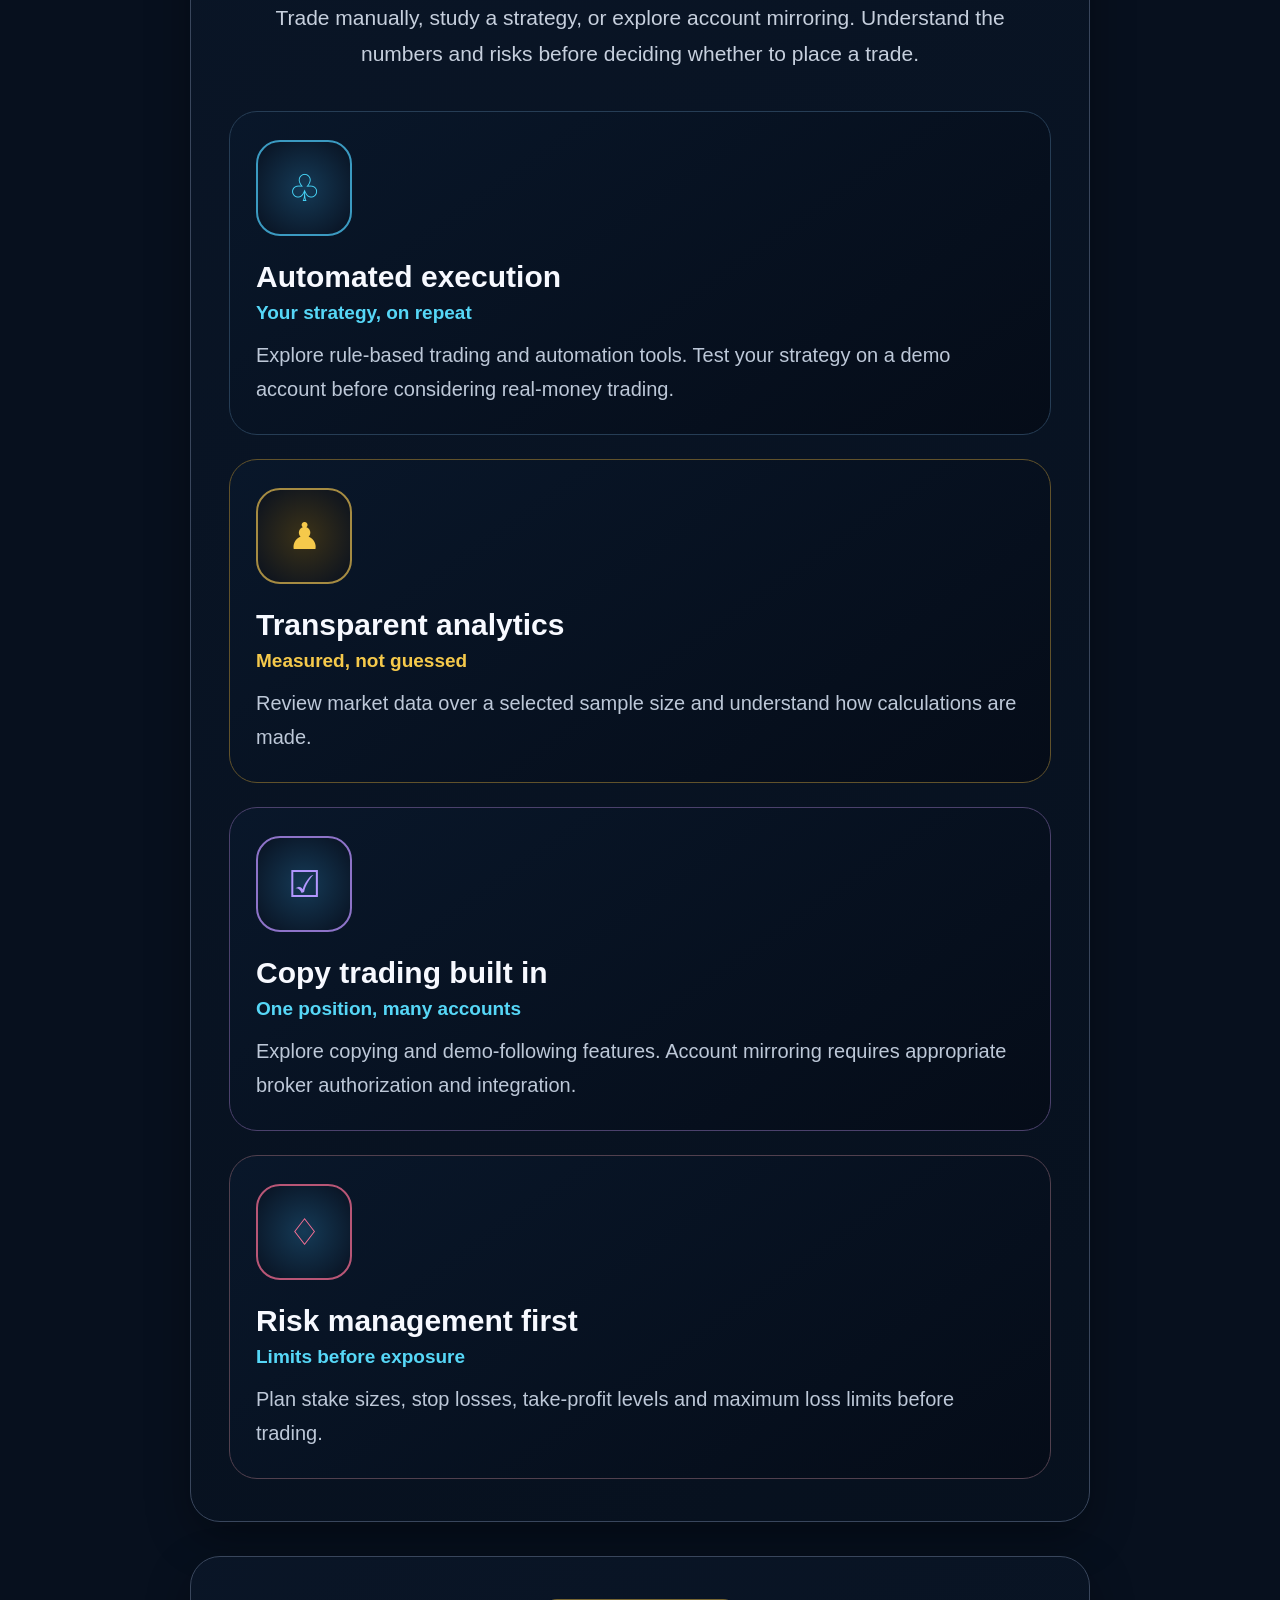
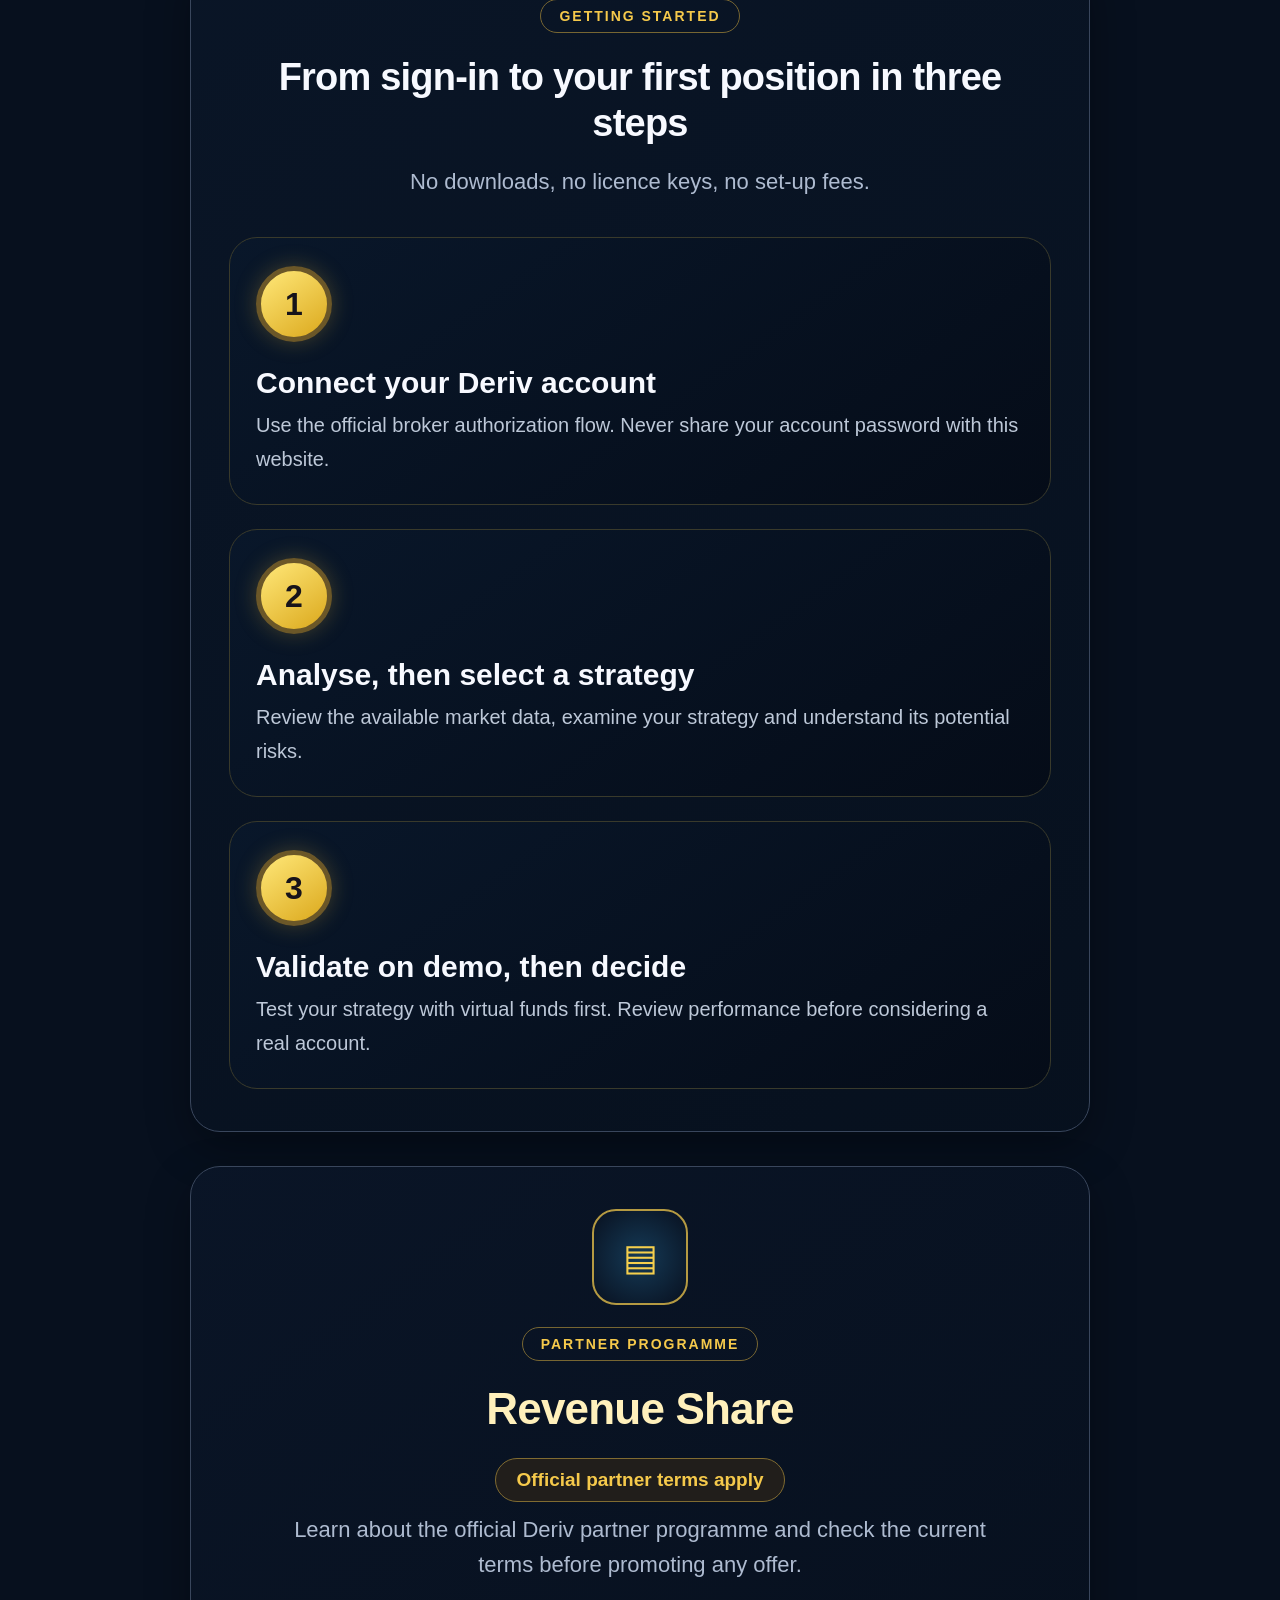
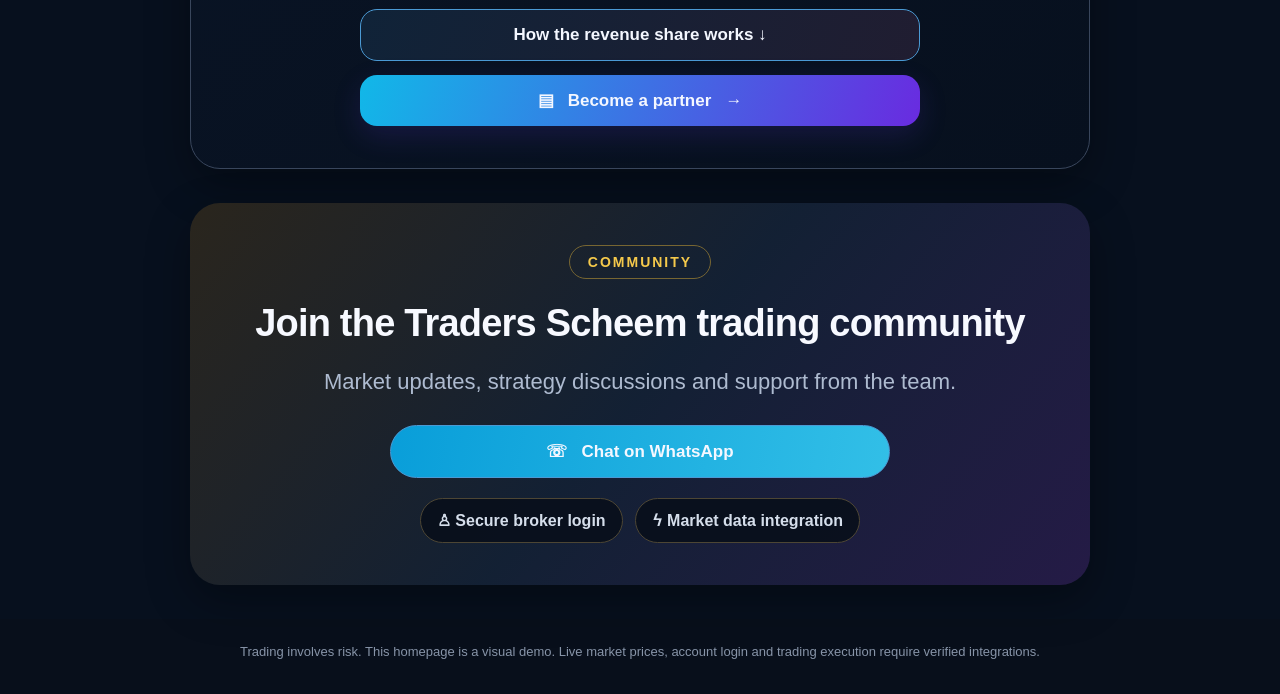
==== commit b1d7773f: "Rename dashboard.html to index.html" ====
--- a/index.html
+++ b/index.html
@@ -1,246 +1,941 @@
 <!DOCTYPE html>
-<html>
+<html lang="en">
 <head>
 <meta charset="UTF-8">
-<meta name="viewport" content="width=device-width,initial-scale=1,maximum-scale=1,user-scalable=no">
-<title>Vol 10 (1s) - Demo/Real</title>
+<meta name="viewport" content="width=device-width, initial-scale=1.0">
+<meta name="theme-color" content="#08101e">
+<title>Traders Scheem</title>
+
 <style>
-*{margin:0;padding:0;box-sizing:border-box;font-family:Inter,Arial,sans-serif}
-body{background:#0A101E;color:#fff;overflow-x:hidden;padding-bottom:90px}
-.top{height:56px;background:#151D2E;display:flex;align-items:center;justify-content:space-between;padding:0 12px;border-bottom:1px solid #1E293B;position:sticky;top:0;z-index:20}
-.top-l{display:flex;align-items:center;gap:10px}
-.ham{width:20px;height:2px;background:#94a3b8;box-shadow:0 6px 0 #94a3b8,0 -6px 0 #94a3b8;cursor:pointer}
-.t{width:34px;height:34px;background:#FF4D5A;border-radius:10px;display:flex;align-items:center;justify-content:center;font-weight:900;font-size:13px}
-.dep-left{background:#3B82F6;border:none;color:#fff;padding:8px 16px;border-radius:20px;font-size:12px;font-weight:800;cursor:pointer}
-.bal-wrap{position:relative}
-.rbal{background:#1C2538;border-radius:20px;padding:5px 10px;display:flex;align-items:center;gap:6px;border:1px solid #243044;cursor:pointer;min-width:95px;justify-content:center}
-.rbal .r{width:26px;height:22px;border-radius:6px;display:flex;align-items:center;justify-content:center;font-size:11px;font-weight:800;color:#fff}
-.rbal .r.demo{background:#FF4D5A}.rbal .r.real{background:#3B82F6}
-.rbal b{font-size:12px}
-.bal-dropdown{position:absolute;top:40px;right:0;width:220px;background:#151D2E;border:1px solid #1E293B;border-radius:14px;z-index:100;display:none;overflow:hidden;box-shadow:0 10px 30px rgba(0,0,0,0.5)}
-.bal-dropdown.open{display:block}
-.acc-opt{padding:12px;display:flex;align-items:center;justify-content:space-between;cursor:pointer;border-bottom:1px solid #1E293B}
-.acc-opt:last-child{border-bottom:none}
-.acc-opt:hover{background:#1C2538}
-.acc-opt .left{display:flex;align-items:center;gap:8px}
-.acc-opt .circle{width:28px;height:28px;border-radius:8px;display:flex;align-items:center;justify-content:center;font-weight:800;font-size:12px;color:#fff}
-.acc-opt .circle.demo{background:#FF4D5A}.acc-opt .circle.real{background:#3B82F6}
-.acc-opt b{font-size:12px;display:block}.acc-opt small{font-size:10px;color:#94a3b8}
-.acc-opt.on{background:#1E2F4A}
-.reset-btn{margin:8px;background:#1C2538;border:1px solid #243044;border-radius:8px;padding:8px;text-align:center;font-size:11px;color:#94a3b8;cursor:pointer}
-.reset-btn:hover{color:#fff;border-color:#3B82F6}
-.tabs{height:50px;display:flex;align-items:center;gap:8px;padding:0 10px;background:#0A101E;border-bottom:1px solid #121A2B;overflow-x:auto}
-.tabs button{border:none;background:#121A2B;color:#5B6B85;font-size:13px;font-weight:600;padding:9px 14px;border-radius:20px;white-space:nowrap;cursor:pointer}
-.tabs .on{background:#1C2538;color:#fff;border:1px solid #2A3650}
-.vol-row{padding:10px;display:flex;justify-content:space-between;align-items:flex-start}
-.vol-box{background:#151D2E;border:1px solid #1E293B;border-radius:12px;padding:8px 12px;display:flex;align-items:center;gap:8px;min-width:150px;cursor:pointer}
-.p100{background:#151D2E;border:1px solid #1E293B;border-radius:8px;padding:8px 14px;font-size:12px;color:#94a3b8;cursor:pointer}
-.chart{position:relative;width:100%;height:480px;background:#0A101E;overflow:hidden;border-top:1px solid #121A2B}
-#cv{width:100%;height:100%}
-.price-scale{position:absolute;right:0;top:10px;bottom:26px;width:68px;display:flex;flex-direction:column;justify-content:space-between;padding:5px 6px 10px 0;text-align:right;font-size:10px;color:#3B4A64;pointer-events:none}
-.price-tag{position:absolute;right:0;background:#0A2A2A;border:1px solid #10B981;color:#fff;font-size:11px;font-weight:700;padding:4px 8px;border-radius:6px;transform:translateY(-50%);z-index:2}
-.time-row{position:absolute;bottom:0;left:0;right:68px;height:24px;display:flex;justify-content:space-between;padding:4px 10px;font-size:10px;color:#3B4A64;border-top:1px solid #121A2B;background:#0A101E}
-.zoom{position:absolute;left:10px;bottom:32px;display:flex;flex-direction:column;gap:6px;z-index:3}
-.zoom button{width:38px;height:38px;background:#151D2E;border:1px solid #1E293B;border-radius:12px;color:#94a3b8;font-size:20px;cursor:pointer}
-.digits{height:72px;background:#0A101E;border-top:1px solid #121A2B;border-bottom:1px solid #121A2B;display:flex;align-items:center;padding:0 6px;gap:2px;overflow-x:auto}
-.di{flex:1;min-width:48px;text-align:center;position:relative;padding-top:4px;cursor:pointer}
-.di .circle{width:40px;height:40px;border-radius:50%;border:2px solid #1E293B;margin:0 auto;display:flex;align-items:center;justify-content:center;background:#0F182A}
-.di .circle.sel{border-color:#3B82F6;box-shadow:0 0 0 1px #3B82F6}
-.di .tri{position:absolute;bottom:-6px;left:50%;transform:translateX(-50%);width:0;height:0;border-left:4px solid transparent;border-right:4px solid transparent;border-top:6px solid #EAB308;display:none}
-.di.sel .tri{display:block}
-.di small.perc{font-size:9px;color:#94a3b8;margin-top:4px;display:block}
-.switch{margin:12px;background:#151D2E;border-radius:12px;display:flex;overflow:hidden;height:42px;border:1px solid #1E293B}
-.switch button{flex:1;border:none;background:transparent;color:#5B6B85;font-size:11px;font-weight:800;letter-spacing:1px;cursor:pointer}
-.switch .on{background:#3B82F6;color:#fff}
-.stake-wrap{margin:0 12px;background:#111A2E;border:1.5px solid #3B82F6;border-radius:14px;height:62px;display:flex;align-items:center;padding:0 6px;gap:8px}
-.stake-wrap button{width:44px;height:44px;background:#151D2E;border:none;border-radius:10px;color:#94a3b8;font-size:18px;cursor:pointer}
-.stake-mid{flex:1;text-align:center;position:relative;cursor:pointer}
-.stake-mid label{font-size:9px;color:#3B82F6;letter-spacing:1px;font-weight:800;display:block}
-.stake-mid b{font-size:22px;font-weight:800;display:block;margin-top:2px}
-.stake-mid i{position:absolute;left:10px;top:30px;color:#3B82F6;font-style:normal;font-size:14px;font-weight:800}
-.chips{display:flex;gap:6px;margin:10px 12px}
-.chips span{flex:1;background:#151D2E;border:1px solid #1E293B;border-radius:8px;padding:9px 0;text-align:center;font-size:11px;color:#5B6B85;font-weight:600;cursor:pointer}
-.chips .on{background:#1E2F4A;border-color:#3B82F6;color:#60A5FA}
-.boxes{display:grid;grid-template-columns:1fr 1fr 1fr;gap:8px;margin:0 12px}
-.box{background:#151D2E;border:1px solid #1E293B;border-radius:12px;padding:12px 8px;text-align:center}
-.box label{font-size:9px;font-weight:800;display:block;margin-bottom:6px}
-.box.green label{color:#22c55e}.box.red label{color:#ef4444}.box.yellow label{color:#EAB308}
-.box input{font-size:14px;font-weight:800;background:transparent;border:none;color:#fff;text-align:center;width:100%;outline:none}
-.last{margin:10px 12px;background:#151D2E;border:1px solid #1E293B;border-radius:10px;padding:12px;display:flex;justify-content:space-between;align-items:center}
-.last span{font-size:10px;color:#5B6B85;font-weight:700}
-.last b{color:#10B981;font-size:15px;font-weight:800}
-.buy{display:grid;grid-template-columns:1fr 1fr;gap:10px;margin:10px 12px 14px}
-.buy button{border:none;border-radius:16px;height:66px;padding:12px 14px;text-align:left;position:relative;cursor:pointer}
-.buy .even{background:#10B981}.buy .odd{background:#EF4444}
-.buy b{font-size:16px;font-weight:800;display:block;color:#fff}
-.buy small{font-size:11px;color:rgba(255,255,255,0.7);display:block}
-.buy .pr{position:absolute;right:14px;top:14px;text-align:right}
-.bottom{position:fixed;bottom:0;left:0;right:0;height:74px;background:#151D2E;border-top:1px solid #1E293B;display:flex;justify-content:space-around;align-items:center;z-index:20}
-.bottom div{text-align:center;color:#5B6B85;font-size:10px;font-weight:600;cursor:pointer}
-.bottom .on{color:#3B82F6}
-.modal{position:fixed;inset:0;background:rgba(0,0,0,0.6);z-index:200;display:none;align-items:center;justify-content:center;padding:20px}
-.modal.open{display:flex}
-.modal-box{background:#151D2E;border:1px solid #1E293B;border-radius:16px;width:100%;max-width:340px;padding:20px}
-.modal-box h3{font-size:14px;margin-bottom:12px}
-.modal-box input{width:100%;background:#0A101E;border:1px solid #1E293B;border-radius:10px;padding:12px;color:#fff;font-size:14px;margin-bottom:12px}
-.modal-box button{width:100%;background:#3B82F6;border:none;border-radius:10px;padding:12px;color:#fff;font-weight:800;cursor:pointer}
+:root {
+  --bg: #07101e;
+  --gold: #f5c94b;
+  --cyan: #38d5f4;
+}
+* { box-sizing: border-box; }
+html { scroll-behavior: smooth; }
+body {
+  margin: 0;
+  background: var(--bg);
+  color: #f7f9ff;
+  font-family: Arial, Helvetica, sans-serif;
+  overflow-x: hidden;
+}
+button, a { font: inherit; }
+button { cursor: pointer; }
+
+/* Sticky navigation */
+.nav {
+  position: sticky;
+  top: 0;
+  z-index: 20;
+  min-height: 86px;
+  background: linear-gradient(110deg,#07111f,#111b2d);
+  display: flex;
+  align-items: center;
+  justify-content: space-between;
+  padding: 10px 16px;
+  gap: 10px;
+  border-bottom: 1px solid #243047;
+}
+.brand {
+  display: flex;
+  align-items: center;
+  gap: 10px;
+}
+.logo {
+  width: 56px;
+  height: 56px;
+  border: 2px solid #98772b;
+  border-radius: 16px;
+  background: radial-gradient(circle,#15334c,#08101d);
+  display: grid;
+  place-items: center;
+  color: var(--cyan);
+  font-size: 32px;
+  flex-shrink: 0;
+}
+.brand-name {
+  font-size: 22px;
+  line-height: 1.05;
+  font-weight: 900;
+}
+.brand-name span {
+  display: block;
+  color: var(--gold);
+  margin-top: 4px;
+}
+.nav-actions {
+  display: flex;
+  gap: 8px;
+  align-items: center;
+}
+.nav-btn {
+  border: 1px solid #559fe9;
+  border-radius: 17px;
+  padding: 12px;
+  min-height: 52px;
+  background: linear-gradient(120deg,#172337,#241b2b);
+  color: white;
+  font-weight: 800;
+}
+.nav-btn.open {
+  background: linear-gradient(115deg,#ffe57a,#d59a11);
+  border: 0;
+  color: #17121a;
+}
+
+/* Animated market ticker */
+.ticker {
+  position: sticky;
+  top: 86px;
+  z-index: 19;
+  height: 38px;
+  background: #050b15;
+  border-bottom: 1px solid #1e2a3c;
+  display: flex;
+  align-items: center;
+  overflow: hidden;
+  white-space: nowrap;
+  color: #aab6c8;
+  font-family: monospace;
+  font-size: 14px;
+}
+.ticker-track {
+  display: flex;
+  gap: 45px;
+  min-width: max-content;
+  animation: ticker 24s linear infinite;
+}
+.up { color: #27d9a2; }
+.down { color: #f06c91; }
+@keyframes ticker {
+  to { transform: translateX(-50%); }
+}
+
+/* Hero section */
+.hero {
+  position: relative;
+  isolation: isolate;
+  min-height: 1050px;
+  overflow: hidden;
+  padding: 50px 20px 70px;
+  text-align: center;
+  background:
+    radial-gradient(ellipse at 25% 17%,#183b5a,transparent 38%),
+    radial-gradient(ellipse at 100% 24%,#39205c,transparent 42%),
+    radial-gradient(ellipse at 50% 80%,#382b20,transparent 43%),
+    linear-gradient(180deg,#0a1729,#111527 68%,#0a1220);
+}
+#chart-bg {
+  position: absolute;
+  inset: 0;
+  width: 100%;
+  height: 100%;
+  z-index: -1;
+  opacity: .72;
+}
+.hero-content {
+  position: relative;
+  z-index: 1;
+  max-width: 900px;
+  margin: auto;
+}
+.hero-logo {
+  width: 116px;
+  height: 116px;
+  margin: 6px auto 35px;
+  border-radius: 50%;
+  display: grid;
+  place-items: center;
+  position: relative;
+  border: 1px dotted #e2c24d;
+  box-shadow: 0 0 35px #38d5f42a;
+}
+.hero-logo .logo {
+  width: 84px;
+  height: 84px;
+  border-radius: 26px;
+}
+.orbit {
+  position: absolute;
+  width: 14px;
+  height: 14px;
+  background: #f5d64b;
+  border-radius: 50%;
+  top: 7px;
+  right: 13px;
+  box-shadow: 0 0 18px #f5d64b;
+  animation: orbit 5s ease-in-out infinite;
+}
+@keyframes orbit {
+  50% {
+    transform: translate(-25px,42px);
+    background: var(--cyan);
+  }
+}
+h1 {
+  font-size: clamp(38px,9vw,66px);
+  line-height: 1.04;
+  letter-spacing: -2px;
+  margin: 0 0 35px;
+  font-weight: 900;
+}
+h1 span {
+  background: linear-gradient(100deg,#fff3bc,#f5c83d,#fff0a2);
+  -webkit-background-clip: text;
+  background-clip: text;
+  color: transparent;
+}
+.tagline {
+  border: 1px solid #8c733b;
+  border-radius: 40px;
+  padding: 14px 18px;
+  max-width: 680px;
+  margin: 0 auto 55px;
+  color: #f5d879;
+  font-size: 15px;
+  font-weight: 850;
+  letter-spacing: 1.5px;
+  line-height: 1.5;
+}
+.greeting {
+  font-size: 25px;
+  font-weight: 800;
+  color: var(--gold);
+  margin-bottom: 25px;
+}
+.typing-line {
+  font-size: clamp(29px,6vw,42px);
+  font-weight: 900;
+  min-height: 53px;
+  margin: 0 auto 40px;
+}
+.cyan { color: var(--cyan); }
+.cursor {
+  display: inline-block;
+  width: 3px;
+  height: .95em;
+  background: var(--gold);
+  animation: blink .8s steps(2) infinite;
+}
+@keyframes blink { 50% { opacity: 0; } }
+.description {
+  max-width: 680px;
+  margin: 0 auto 75px;
+  font-size: clamp(17px,3.6vw,23px);
+  line-height: 1.65;
+  color: #c5ccd9;
+}
+
+/* Hero feature cards */
+.features {
+  display: grid;
+  grid-template-columns: 1fr 1fr;
+  gap: 20px;
+  max-width: 900px;
+  margin: auto;
+  text-align: left;
+}
+.feature {
+  border: 1px solid #5e4d2d;
+  border-radius: 27px;
+  background: linear-gradient(145deg,#07101fef,#080e1bf7);
+  padding: 25px 22px;
+  min-height: 230px;
+  box-shadow: 0 10px 35px #0005;
+}
+.feature.secondary { border-color: #31516a; }
+.quote {
+  color: var(--gold);
+  font-size: 30px;
+  text-align: right;
+}
+.feature p {
+  color: #c5cbd8;
+  font-style: italic;
+  font-size: 16px;
+  line-height: 1.65;
+  margin: 20px 0 24px;
+}
+.feature h2 { font-size: 22px; margin-bottom: 8px; }
+.sub { color: var(--gold); font-weight: 800; }
+.feature.secondary .sub { color: #63dafa; }
+
+/* Statistics */
+.stats {
+  display: grid;
+  grid-template-columns: 1fr 1fr;
+  gap: 18px;
+  max-width: 650px;
+  margin: 65px auto 0;
+}
+.stat {
+  border: 1px solid #2b526f;
+  border-radius: 23px;
+  min-height: 150px;
+  padding: 20px;
+  background: #07101ed9;
+  box-shadow: inset 0 2px 0 var(--cyan);
+}
+.stat-icon {
+  width: 48px;
+  height: 48px;
+  border: 1px solid var(--cyan);
+  border-radius: 13px;
+  margin: 0 auto 8px;
+  display: grid;
+  place-items: center;
+  color: var(--cyan);
+  font-size: 23px;
+}
+.stat strong { font-size: 38px; display: block; }
+.stat small { color: #aab8c9; font-weight: 700; }
+
+/* All scroll-down sections */
+.content-section {
+  position: relative;
+  max-width: 900px;
+  margin: 0 auto 34px;
+  padding: 32px 28px;
+  border: 1px solid #39465c;
+  border-radius: 30px;
+  background: linear-gradient(145deg,#0a1527f5,#07101ef7);
+  box-shadow: 0 16px 45px #0005;
+  text-align: center;
+}
+.section-kicker {
+  display: inline-block;
+  border: 1px solid #776632;
+  border-radius: 28px;
+  padding: 8px 18px;
+  color: var(--gold);
+  font-weight: 900;
+  letter-spacing: 2px;
+  font-size: 14px;
+  margin-bottom: 22px;
+}
+.content-section h2 {
+  font-size: clamp(27px,5.5vw,38px);
+  line-height: 1.2;
+  margin: 0 auto 18px;
+  letter-spacing: -.8px;
+}
+.section-lead {
+  font-size: clamp(17px,3.6vw,22px);
+  line-height: 1.6;
+  color: #aebbd0;
+  margin: 0 auto 26px;
+  max-width: 720px;
+}
+.section-copy {
+  font-size: clamp(16px,3.4vw,21px);
+  line-height: 1.75;
+  color: #c6cfdd;
+  margin: 22px auto 0;
+  max-width: 760px;
+}
+.detail-list {
+  display: grid;
+  grid-template-columns: 1fr;
+  gap: 24px;
+  margin-top: 38px;
+  text-align: left;
+}
+.detail-card {
+  border: 1px solid #263d55;
+  border-radius: 28px;
+  padding: 28px 26px;
+  background: linear-gradient(145deg,#09172a,#050c18);
+}
+.detail-card.gold { border-color: #61522b; }
+.detail-card.purple { border-color: #4b416c; }
+.detail-card.rose { border-color: #51404e; }
+.detail-icon {
+  width: 96px;
+  height: 96px;
+  border: 2px solid #3b9ac1;
+  border-radius: 24px;
+  display: grid;
+  place-items: center;
+  font-size: 37px;
+  color: #48d7fa;
+  background: radial-gradient(circle,#153a56,#08101f);
+  margin-bottom: 24px;
+}
+.detail-card.gold .detail-icon {
+  color: var(--gold);
+  border-color: #a58b42;
+  background: radial-gradient(circle,#3b3218,#08101f);
+}
+.detail-card.purple .detail-icon {
+  color: #b397ff;
+  border-color: #8d73c8;
+}
+.detail-card.rose .detail-icon {
+  color: #ff7297;
+  border-color: #b85676;
+}
+.detail-card h3 {
+  font-size: clamp(23px,4.5vw,30px);
+  margin: 0 0 8px;
+}
+.subheading {
+  font-size: 19px;
+  font-weight: 800;
+  color: #56d7f7;
+  margin-bottom: 14px;
+}
+.detail-card.gold .subheading { color: var(--gold); }
+.detail-card p {
+  font-size: clamp(16px,3.4vw,20px);
+  line-height: 1.7;
+  color: #bdc8d8;
+  margin: 0;
+}
+
+/* Three getting-started steps */
+.steps .detail-card { border-color: #393a2b; }
+.step-number {
+  width: 76px;
+  height: 76px;
+  border-radius: 50%;
+  display: grid;
+  place-items: center;
+  background: linear-gradient(145deg,#ffe879,#dba81c);
+  color: #17131a;
+  font-size: 32px;
+  font-weight: 900;
+  border: 5px solid #6b5728;
+  box-shadow: 0 0 22px #e6bc3740;
+  margin-bottom: 24px;
+}
+
+/* Partner section */
+.partner-icon { margin: 0 auto 22px; }
+.partner-title {
+  font-size: clamp(32px,6vw,44px) !important;
+  color: #fff0bb;
+}
+.pill {
+  display: inline-block;
+  border: 1px solid #806b31;
+  border-radius: 30px;
+  padding: 10px 20px;
+  color: var(--gold);
+  font-weight: 900;
+  font-size: 19px;
+  margin: 4px 0 10px;
+  background: #211e1b;
+}
+.section-button {
+  display: block;
+  width: 100%;
+  max-width: 560px;
+  margin: 14px auto 0;
+  padding: 15px 18px;
+  border-radius: 17px;
+  border: 1px solid #4b9ad4;
+  background: linear-gradient(110deg,#102338,#201d31);
+  color: #f4f7ff;
+  font-weight: 850;
+  font-size: 17px;
+}
+.section-button.primary {
+  border: 0;
+  background: linear-gradient(110deg,#11b8e8,#692be0);
+  box-shadow: 0 10px 28px #4e32c533;
+}
+.community {
+  background: linear-gradient(130deg,#332b1dcb,#142236e8,#33205aab);
+  border: 0;
+}
+.community .section-button {
+  border-radius: 35px;
+  background: linear-gradient(100deg,#099ed9,#32bfe7);
+  max-width: 500px;
+}
+.trust-pills {
+  display: flex;
+  justify-content: center;
+  flex-wrap: wrap;
+  gap: 12px;
+  margin-top: 20px;
+}
+.trust-pills span {
+  border: 1px solid #4d4634;
+  border-radius: 30px;
+  padding: 12px 16px;
+  background: #080f1be8;
+  color: #d5deeb;
+  font-weight: 700;
+}
+.footer {
+  padding: 25px 15px 35px;
+  text-align: center;
+  color: #8794a8;
+  font-size: 13px;
+  background: #080f1b;
+}
+
+/* Mobile responsive */
+@media (min-width:760px) {
+  .nav { padding-left: 28px; padding-right: 28px; }
+  .content-section { padding: 42px 38px; }
+  .detail-list.two-col { grid-template-columns: 1fr 1fr; }
+}
+@media (max-width:420px) {
+  .nav { padding: 8px 10px; }
+  .logo { width: 47px; height: 47px; }
+  .brand-name { font-size: 19px; }
+  .nav-btn { padding: 10px 8px; font-size: 12px; }
+  .hero { padding-left: 15px; padding-right: 15px; }
+  .tagline { font-size: 12px; letter-spacing: 1px; }
+  .features { gap: 12px; }
+  .feature { padding: 19px 14px; }
+  .feature p { font-size: 14px; }
+  .feature h2 { font-size: 18px; }
+  .content-section { padding: 28px 18px; margin-left: 12px; margin-right: 12px; }
+  .detail-card { padding: 24px 20px; }
+}
+@media (prefers-reduced-motion: reduce) {
+  *, *::before, *::after {
+    animation-duration: .01ms !important;
+    scroll-behavior: auto !important;
+  }
+}
 </style>
 </head>
+
 <body>
 
-<div class="top">
-  <div class="top-l"><div class="ham"></div><div class="t">T</div><button class="dep-left" onclick="openDep()">Deposit</button></div>
-  <div class="bal-wrap">
-    <div class="rbal" id="balBtn" onclick="toggleBal()"><div class="r demo" id="balIcon">D</div><b id="balText" style="color:#FF4D5A">$ 10,000</b><span style="font-size:10px;color:#5B6B85">▼</span></div>
-    <div class="bal-dropdown" id="balDrop">
-      <div class="acc-opt on" id="demoOpt" onclick="switchAcc('demo')">
-        <div class="left"><div class="circle demo">D</div><div><b>DEMO Account</b><small id="demoBalTxt">$10,000.00</small></div></div><span style="color:#3B82F6">✓</span>
-      </div>
-      <div class="acc-opt" id="realOpt" onclick="switchAcc('real')">
-        <div class="left"><div class="circle real">R</div><div><b>REAL Account</b><small id="realBalTxt">$0.00</small></div></div><span></span>
-      </div>
-      <div class="reset-btn" onclick="resetDemo()">🔄 Reset Demo Balance to $10,000</div>
-    </div>
+<!-- Website header: browser mockup removed -->
+<nav class="nav">
+  <div class="brand">
+    <div class="logo" aria-hidden="true">↗</div>
+    <div class="brand-name">Traders<span>Scheem</span></div>
+  </div>
+
+  <div class="nav-actions">
+  <button class="nav-btn"
+    onclick="window.location.href='login.html'">
+    ♙ Log In
+  </button>
+
+  <button class="nav-btn open"
+    onclick="window.location.href='signup.html'">
+    Open account →
+  </button>
+</div>
+</nav>
+
+<div class="ticker">
+  <div class="ticker-track">
+    <span>BULL MARKET <b class="up">984.2992 ▲</b></span>
+    <span>BEAR MARKET <b class="down">849.4023 ▼</b></span>
+    <span>VOL 25 <b class="up">482.16 ▲</b></span>
+    <span>VOL 50 <b class="down">216.73 ▼</b></span>
+    <span>VOL 100 <b class="up">727.93 ▲</b></span>
+
+    <span>BULL MARKET <b class="up">984.2992 ▲</b></span>
+    <span>BEAR MARKET <b class="down">849.4023 ▼</b></span>
+    <span>VOL 25 <b class="up">482.16 ▲</b></span>
+    <span>VOL 50 <b class="down">216.73 ▼</b></span>
+    <span>VOL 100 <b class="up">727.93 ▲</b></span>
   </div>
 </div>
 
-<div class="tabs"><button>◎ Matches/Differs</button><button class="on">⊞ Even/Odd</button><button>⇅ Over/Under</button></div>
-
-<div class="vol-row">
-  <div class="vol-box"><div style="background:#1A2538;width:28px;height:28px;border-radius:6px;display:flex;align-items:center;justify-content:center;color:#3B82F6">📊</div><div><b>Vol 10 (1s)</b><small><span id="volPrice">9362.02</span> <small style="color:#ef4444">-1.45%</small></small></div><span style="color:#5B6B85;font-size:12px">▼</span></div>
-  <div class="p100">100%</div>
-</div>
-
-<div class="chart">
-  <canvas id="cv"></canvas>
-  <div class="price-scale"><span>9363.98</span><span>9356.82</span><span>9349.65</span><span>9342.48</span><span>9335.32</span><span>9328.15</span></div>
-  <div class="price-tag" id="ptag">9362.02</div>
-  <div class="time-row"><span>18:39:55</span><span>18:40:09</span><span>18:40:24</span><span>18:40:39</span><span>18:40:53</span></div>
-  <div class="zoom"><button>+</button><button>−</button></div>
-</div>
-
-<div class="digits" id="digits"></div>
-
-<div class="switch"><button class="on" id="autoB" onclick="setMode('AUTO')">AUTO</button><button id="manB" onclick="setMode('MANUAL')">MANUAL</button></div>
-
-<div class="stake-wrap"><button onclick="changeStake(-1)">−</button><div class="stake-mid" onclick="editStake()"><label>STAKE</label><i>$</i><b id="stake">10</b></div><button onclick="changeStake(1)">+</button></div>
-
-<div class="chips" id="chips"><span data-v="1" onclick="setChip(1)">$1</span><span data-v="5" onclick="setChip(5)">$5</span><span class="on" data-v="10" onclick="setChip(10)">$10</span><span data-v="25" onclick="setChip(25)">$25</span><span data-v="50" onclick="setChip(50)">$50</span><span data-v="100" onclick="setChip(100)">$100</span></div>
-
-<div class="boxes">
-  <div class="box green"><label>TARGET PROFIT</label><input value="200"></div>
-  <div class="box red"><label>STOP LOSS</label><input value="999"></div>
-  <div class="box yellow"><label>MULTIPLIER</label><input value="2"></div>
-</div>
-
-<div class="last"><span id="lastInfo">LAST  0T · 0W · 0L [DEMO]</span><b id="profit">+$0.00</b></div>
-
-<div class="buy">
-  <button class="even" onclick="doTrade('EVEN')"><b>Even</b><small>95.2%</small><div class="pr"><b id="pe">$19.52</b><br><small>Payout</small></div></button>
-  <button class="odd" onclick="doTrade('ODD')"><b>Odd</b><small>95.2%</small><div class="pr"><b id="po">$19.52</b><br><small>Payout</small></div></button>
-</div>
-
-<div class="bottom"><div class="on"><div style="font-size:22px">📊</div>Trade</div><div><div style="width:46px;height:46px;background:linear-gradient(135deg,#F59E0B,#EC4899,#8B5CF6);border-radius:14px;display:flex;align-items:center;justify-content:center;font-size:22px;margin:0 auto 2px;color:#fff">✨</div>AI</div><div><div style="font-size:22px">🕒</div>Positions</div></div>
-
-<div class="modal" id="depModal">
-  <div class="modal-box">
-    <h3 id="depTitle">Deposit to REAL Account</h3>
-    <input id="depInput" type="number" placeholder="Enter amount $" value="10">
-    <button onclick="doDeposit()">Deposit</button>
-    <button style="background:transparent;color:#94a3b8;margin-top:8px" onclick="closeDep()">Cancel</button>
+<!-- HERO -->
+<main class="hero">
+  <canvas id="chart-bg" aria-hidden="true"></canvas>
+
+  <div class="hero-content">
+    <div class="hero-logo">
+      <div class="logo">↗</div>
+      <span class="orbit"></span>
+    </div>
+
+    <h1>Traders <span>Scheem</span></h1>
+
+    <div class="tagline">
+      PROFESSIONAL TRADING TERMINAL · POWERED BY DERIV
+    </div>
+
+    <p class="greeting">Good afternoon</p>
+
+    <p class="typing-line">
+      Welcome to <span id="typed" class="cyan"></span><span class="cursor"></span>
+    </p>
+
+    <p class="description">
+      A professional trading desk on your Deriv account:
+      live market data, automated execution and risk controls
+      in one terminal.
+    </p>
+
+    <section class="features">
+      <article class="feature">
+        <div class="quote">〃</div>
+        <p>
+          Mirror demo positions onto your real account, or
+          replicate one trade across connected accounts.
+        </p>
+        <h2>Copy Trading</h2>
+        <div class="sub">Portfolio mirroring</div>
+      </article>
+
+      <article class="feature secondary">
+        <div class="quote" style="color:#55d8f5">✦</div>
+        <p>
+          Explore trading tools and strategies to help you
+          study market movement.
+        </p>
+        <h2>Free Strategies</h2>
+        <div class="sub">Strategy tools</div>
+      </article>
+    </section>
+
+    <section class="stats">
+      <div class="stat">
+        <div class="stat-icon">◎</div>
+        <strong>12</strong>
+        <small>Trading tools</small>
+      </div>
+      <div class="stat">
+        <div class="stat-icon" style="color:#b397ff;border-color:#8d73c8">◷</div>
+        <strong>24/7</strong>
+        <small>Market access</small>
+      </div>
+    </section>
   </div>
-</div>
+</main>
+
+<!-- THE PLATFORM -->
+<section class="content-section" id="platform">
+  <div class="section-kicker">THE PLATFORM</div>
+
+  <h2>Institutional-grade tools for every trader</h2>
+
+  <p class="section-lead">
+    Live Deriv market data, with every calculation shown
+    rather than hidden.
+  </p>
+
+  <p class="section-copy">
+    Trade manually, study a strategy, or explore account
+    mirroring. Understand the numbers and risks before
+    deciding whether to place a trade.
+  </p>
+
+  <div class="detail-list">
+    <article class="detail-card">
+      <div class="detail-icon">♧</div>
+      <h3>Automated execution</h3>
+      <div class="subheading">Your strategy, on repeat</div>
+      <p>
+        Explore rule-based trading and automation tools.
+        Test your strategy on a demo account before considering
+        real-money trading.
+      </p>
+    </article>
+
+    <article class="detail-card gold">
+      <div class="detail-icon">♟</div>
+      <h3>Transparent analytics</h3>
+      <div class="subheading">Measured, not guessed</div>
+      <p>
+        Review market data over a selected sample size and
+        understand how calculations are made.
+      </p>
+    </article>
+
+    <article class="detail-card purple">
+      <div class="detail-icon">☑</div>
+      <h3>Copy trading built in</h3>
+      <div class="subheading">One position, many accounts</div>
+      <p>
+        Explore copying and demo-following features. Account
+        mirroring requires appropriate broker authorization
+        and integration.
+      </p>
+    </article>
+
+    <article class="detail-card rose">
+      <div class="detail-icon">♢</div>
+      <h3>Risk management first</h3>
+      <div class="subheading">Limits before exposure</div>
+      <p>
+        Plan stake sizes, stop losses, take-profit levels
+        and maximum loss limits before trading.
+      </p>
+    </article>
+  </div>
+</section>
+
+<!-- GETTING STARTED -->
+<section class="content-section" id="getting-started">
+  <div class="section-kicker">GETTING STARTED</div>
+
+  <h2>From sign-in to your first position in three steps</h2>
+
+  <p class="section-lead">
+    No downloads, no licence keys, no set-up fees.
+  </p>
+
+  <div class="detail-list steps">
+    <article class="detail-card">
+      <div class="step-number">1</div>
+      <h3>Connect your Deriv account</h3>
+      <p>
+        Use the official broker authorization flow.
+        Never share your account password with this website.
+      </p>
+    </article>
+
+    <article class="detail-card">
+      <div class="step-number">2</div>
+      <h3>Analyse, then select a strategy</h3>
+      <p>
+        Review the available market data, examine your
+        strategy and understand its potential risks.
+      </p>
+    </article>
+
+    <article class="detail-card">
+      <div class="step-number">3</div>
+      <h3>Validate on demo, then decide</h3>
+      <p>
+        Test your strategy with virtual funds first.
+        Review performance before considering a real account.
+      </p>
+    </article>
+  </div>
+</section>
+
+<!-- PARTNER PROGRAMME -->
+<section class="content-section" id="partner">
+  <div class="detail-icon partner-icon"
+       style="color:#f5cf4d;border-color:#b59a42">
+    ▤
+  </div>
+
+  <div class="section-kicker">PARTNER PROGRAMME</div>
+
+  <h2 class="partner-title">Revenue Share</h2>
+
+  <div class="pill">Official partner terms apply</div>
+
+  <p class="section-lead">
+    Learn about the official Deriv partner programme and
+    check the current terms before promoting any offer.
+  </p>
+
+  <button class="section-button"
+    onclick="showNotice('Add your verified partner programme URL here.')">
+    How the revenue share works ↓
+  </button>
+
+  <button class="section-button primary"
+    onclick="showNotice('Connect this button to your verified partner registration URL.')">
+    ▤ &nbsp; Become a partner &nbsp; →
+  </button>
+</section>
+
+<!-- COMMUNITY -->
+<section class="content-section community" id="community">
+  <div class="section-kicker">COMMUNITY</div>
+
+  <h2>Join the Traders Scheem trading community</h2>
+
+  <p class="section-lead">
+    Market updates, strategy discussions and support from
+    the team.
+  </p>
+
+  <a class="section-button"
+     href="https://wa.me/254741030460"
+     target="_blank"
+     rel="noopener noreferrer"
+     style="text-decoration:none">
+    ☏ &nbsp; Chat on WhatsApp
+  </a>
+
+  <div class="trust-pills">
+    <span>♙ Secure broker login</span>
+    <span>ϟ Market data integration</span>
+  </div>
+</section>
+
+<footer class="footer">
+  Trading involves risk. This homepage is a visual demo.
+  Live market prices, account login and trading execution
+  require verified integrations.
+</footer>
 
 <script>
-let stake=10, lastD=2, profit=0, total=0, wins=0, losses=0, autoMode=true;
-let balances={demo:10000, real:0}, mode='demo';
-let pts=[], pr=9320;
-const cv=document.getElementById('cv'), ctx=cv.getContext('2d'), ptag=document.getElementById('ptag');
-
-function resize(){cv.width=cv.offsetWidth*2;cv.height=480*2;ctx.scale(2,2);}resize();window.onresize=resize;
-for(let i=0;i<160;i++){let c=Math.sin(i/5)*2 + (Math.random()-0.5)*3; if(i<20) c=4; if(i>100) c=Math.sin(i/3)*3; pr+=c; pts.push(pr);}
-function draw(){
-  ctx.clearRect(0,0,cv.offsetWidth,480);
-  let slice=pts.slice(-110); let min=Math.min(...slice)-8, max=Math.max(...slice)+12, range=max-min;
-  const W=cv.offsetWidth-68, H=430;
-  ctx.strokeStyle='#FFFFFF'; ctx.lineWidth=1.8; ctx.beginPath();
-  slice.forEach((p,i)=>{let x=(i/(slice.length-1))*W; let y=15+H-((p-min)/range)*H*0.85; if(i==0) ctx.moveTo(x,y); else ctx.lineTo(x,y);});
+/* Notice for buttons that still need integration */
+function showNotice(message) {
+  alert(message);
+}
+
+/* Animated typing text */
+const typed = document.getElementById("typed");
+
+const phrases = [
+  "Traders Scheem",
+  "your trading desk",
+  "smart trading tools"
+];
+
+let phraseIndex = 0;
+let charIndex = 0;
+let deleting = false;
+
+function typeLoop() {
+  const phrase = phrases[phraseIndex];
+  typed.textContent = phrase.slice(0, charIndex);
+
+  if (!deleting) {
+    charIndex++;
+
+    if (charIndex > phrase.length) {
+      deleting = true;
+      setTimeout(typeLoop, 1300);
+      return;
+    }
+  } else {
+    charIndex--;
+
+    if (charIndex < 0) {
+      charIndex = 0;
+      deleting = false;
+      phraseIndex = (phraseIndex + 1) % phrases.length;
+    }
+  }
+
+  setTimeout(typeLoop, deleting ? 45 : 95);
+}
+
+typeLoop();
+
+/* Animated decorative candlestick background */
+const canvas = document.getElementById("chart-bg");
+const ctx = canvas.getContext("2d");
+
+let W = 0;
+let H = 0;
+let dpr = 1;
+let candles = [];
+let stars = [];
+let phase = 0;
+
+function resize() {
+  dpr = Math.min(window.devicePixelRatio || 1, 2);
+  W = canvas.clientWidth;
+  H = canvas.clientHeight;
+
+  canvas.width = W * dpr;
+  canvas.height = H * dpr;
+  ctx.setTransform(dpr, 0, 0, dpr, 0, 0);
+
+  candles = Array.from(
+    { length: Math.ceil(W / 42) + 3 },
+    (_, i) => ({
+      x: i * 42 + 8,
+      y: 0.32 + Math.random() * 0.43,
+      h: 25 + Math.random() * 85,
+      up: Math.random() > 0.45
+    })
+  );
+
+  stars = Array.from({ length: 65 }, () => ({
+    x: Math.random() * W,
+    y: Math.random() * H,
+    r: 0.5 + Math.random() * 1.5,
+    
+      a: 0.15 + Math.random() * 0.55
+    }));
+
+}
+
+function draw() {
+  ctx.clearRect(0, 0, W, H);
+  phase += 0.012;
+
+  // Twinkling stars
+  stars.forEach(s => {
+    ctx.globalAlpha =
+      s.a * (0.7 + 0.3 * Math.sin(phase * 2 + s.x));
+
+    ctx.fillStyle = "#e5f5ff";
+    ctx.beginPath();
+    ctx.arc(s.x, s.y, s.r, 0, Math.PI * 2);
+    ctx.fill();
+  });
+
+  // Moving candlesticks
+  candles.forEach(c => {
+    c.x -= 0.18;
+
+    if (c.x < -5) {
+      c.x = W + 30;
+      c.y = 0.25 + Math.random() * 0.5;
+      c.h = 25 + Math.random() * 90;
+      c.up = Math.random() > 0.45;
+    }
+
+    const y = c.y * H;
+    const bodyH = c.h;
+    const top = y - bodyH * 0.5;
+    const bottom = y + bodyH * 0.5;
+
+    ctx.globalAlpha = 0.42;
+    ctx.strokeStyle = c.up ? "#37d8f4" : "#fb658d";
+    ctx.lineWidth = 2;
+
+    ctx.beginPath();
+    ctx.moveTo(c.x, top - 18);
+    ctx.lineTo(c.x, bottom + 18);
+    ctx.stroke();
+
+    ctx.globalAlpha = 0.45;
+    ctx.fillStyle = c.up ? "#27c7f0" : "#f45c86";
+    ctx.fillRect(c.x - 7, top, 14, bodyH);
+  });
+
+  // Moving gold market line
+  ctx.globalAlpha = 0.8;
+  ctx.beginPath();
+
+  for (let x = 0; x <= W; x += 5) {
+    const y =
+      H * 0.57 +
+      Math.sin(x * 0.014 + phase) * 27 +
+      Math.sin(x * 0.037 - phase * 0.7) * 10;
+
+    if (x === 0) {
+      ctx.moveTo(x, y);
+    } else {
+      ctx.lineTo(x, y);
+    }
+  }
+
+  ctx.strokeStyle = "#f4d24d";
+  ctx.lineWidth = 2.2;
+  ctx.shadowColor = "#f3ce4d";
+  ctx.shadowBlur = 9;
   ctx.stroke();
-  let last=slice[slice.length-1]; let yL=15+H-((last-min)/range)*H*0.85; ptag.style.top=yL+'px'; ptag.innerText=last.toFixed(2); document.getElementById('volPrice').innerText=last.toFixed(2);
-}
-let perc={0:11.2,1:9.2,2:8.2,3:7.4,4:8.6,5:11.8,6:11.0,7:9.0,8:12.6,9:11.0};
-function renderDigits(){
-  let html='';
-  for(let i=0;i<10;i++){
-    html+=`<div class="di ${i===lastD?'sel':''}" onclick="pickDigit(${i})"><div class="circle ${i===lastD?'sel':''}"><b>${i}</b></div><div class="tri" style="${i===lastD?'display:block':''}"></div><small class="perc">${perc[i].toFixed(1)}%</small></div>`;
-  }
-  document.getElementById('digits').innerHTML=html;
-}
-function tick(){let ch=(Math.random()-0.5)*3; let last=pts[pts.length-1]+ch; pts.push(last); if(pts.length>250) pts.shift(); lastD=Math.abs(Math.floor(last))%10; renderDigits(); draw();}
-setInterval(tick,800);
-
-function toggleBal(){document.getElementById('balDrop').classList.toggle('open');}
-function switchAcc(m){
-  mode=m;
-  document.querySelectorAll('.acc-opt').forEach(e=>e.classList.remove('on'));
-  document.getElementById(m+'Opt').classList.add('on');
-  updateBalDisplay();
-  toggleBal();
-}
-function updateBalDisplay(){
-  let icon=document.getElementById('balIcon'), text=document.getElementById('balText');
-  if(mode==='demo'){icon.className='r demo'; icon.innerText='D'; text.style.color='#FF4D5A'; text.innerText='$ '+balances.demo.toLocaleString();}
-  else{icon.className='r real'; icon.innerText='R'; text.style.color='#3B82F6'; text.innerText='$ '+balances.real.toFixed(2);}
-  document.getElementById('demoBalTxt').innerText='$'+balances.demo.toLocaleString()+'.00';
-  document.getElementById('realBalTxt').innerText='$'+balances.real.toFixed(2);
-  document.getElementById('lastInfo').innerText=`LAST  ${total}T · ${wins}W · ${losses}L [${mode.toUpperCase()}]`;
-}
-function resetDemo(){
-  balances.demo=10000; profit=0; total=0; wins=0; losses=0;
-  document.getElementById('profit').innerText='+$0.00';
-  document.getElementById('lastInfo').innerText=`LAST  0T · 0W · 0L [DEMO]`;
-  updateBalDisplay();
-  alert('Demo balance reset to $10,000');
-  toggleBal();
-}
-function openDep(){
-  if(mode==='demo'){
-    if(confirm('You are in DEMO mode. Switch to REAL to deposit?')){
-      switchAcc('real');
-      setTimeout(()=>{document.getElementById('depModal').classList.add('open');},300);
-    }
-    return;
-  }
-  document.getElementById('depTitle').innerText='Deposit to REAL Account';
-  document.getElementById('depModal').classList.add('open');
-}
-function closeDep(){document.getElementById('depModal').classList.remove('open');}
-function doDeposit(){
-  let v=parseFloat(document.getElementById('depInput').value);
-  if(v>0){balances.real+=v; updateBalDisplay(); closeDep();}
-}
-function updPay(){let p=(stake*1.952).toFixed(2); document.getElementById('pe').innerText='$'+p; document.getElementById('po').innerText='$'+p;}
-function setChip(v){stake=v; document.getElementById('stake').innerText=stake; document.querySelectorAll('#chips span').forEach(s=>s.classList.toggle('on', parseInt(s.dataset.v)===v)); updPay();}
-function changeStake(d){stake=Math.max(1,stake+d); document.getElementById('stake').innerText=stake; updPay(); document.querySelectorAll('#chips span').forEach(s=>s.classList.remove('on'));}
-function editStake(){let v=prompt('Enter Stake $', stake); if(v){stake=parseInt(v); document.getElementById('stake').innerText=stake; updPay();}}
-function setMode(m){autoMode=m==='AUTO'; document.getElementById('autoB').className=autoMode?'on':''; document.getElementById('manB').className=!autoMode?'on':'';}
-function doTrade(dir){
-  let curBal=balances[mode];
-  if(curBal<stake){alert('Low '+mode.toUpperCase()+' balance! '+(mode==='demo'?'Reset demo.':'Deposit.')); return;}
-  balances[mode]-=stake;
-  let win=(dir==='EVEN'&&lastD%2===0)||(dir==='ODD'&&lastD%2===1);
-  total++; if(win){wins++; let p=stake*0.952; balances[mode]+=stake+p; profit+=p;} else {losses++; profit-=stake;}
-  document.getElementById('profit').innerText=(profit>=0?'+$':'-$')+Math.abs(profit).toFixed(2);
-  document.getElementById('profit').style.color=profit>=0?'#10B981':'#ef4444';
-  document.getElementById('lastInfo').innerText=`LAST  ${total}T · ${wins}W · ${losses}L [${mode.toUpperCase()}]`;
-  updateBalDisplay();
-  if(autoMode && total<100){setTimeout(()=>doTrade(Math.random()>0.5?'EVEN':'ODD'),1500);}
-}
-function pickDigit(i){lastD=i; renderDigits();}
-renderDigits(); draw(); updPay(); updateBalDisplay();
-document.addEventListener('click', (e)=>{
-  if(!e.target.closest('.bal-wrap')) document.getElementById('balDrop').classList.remove('open');
-});
+  ctx.shadowBlur = 0;
+  ctx.globalAlpha = 1;
+
+  requestAnimationFrame(draw);
+}
+
+// Start the animation
+window.addEventListener("resize", resize);
+resize();
+draw();
 </script>
+
 </body>
-  </html>
+</html>
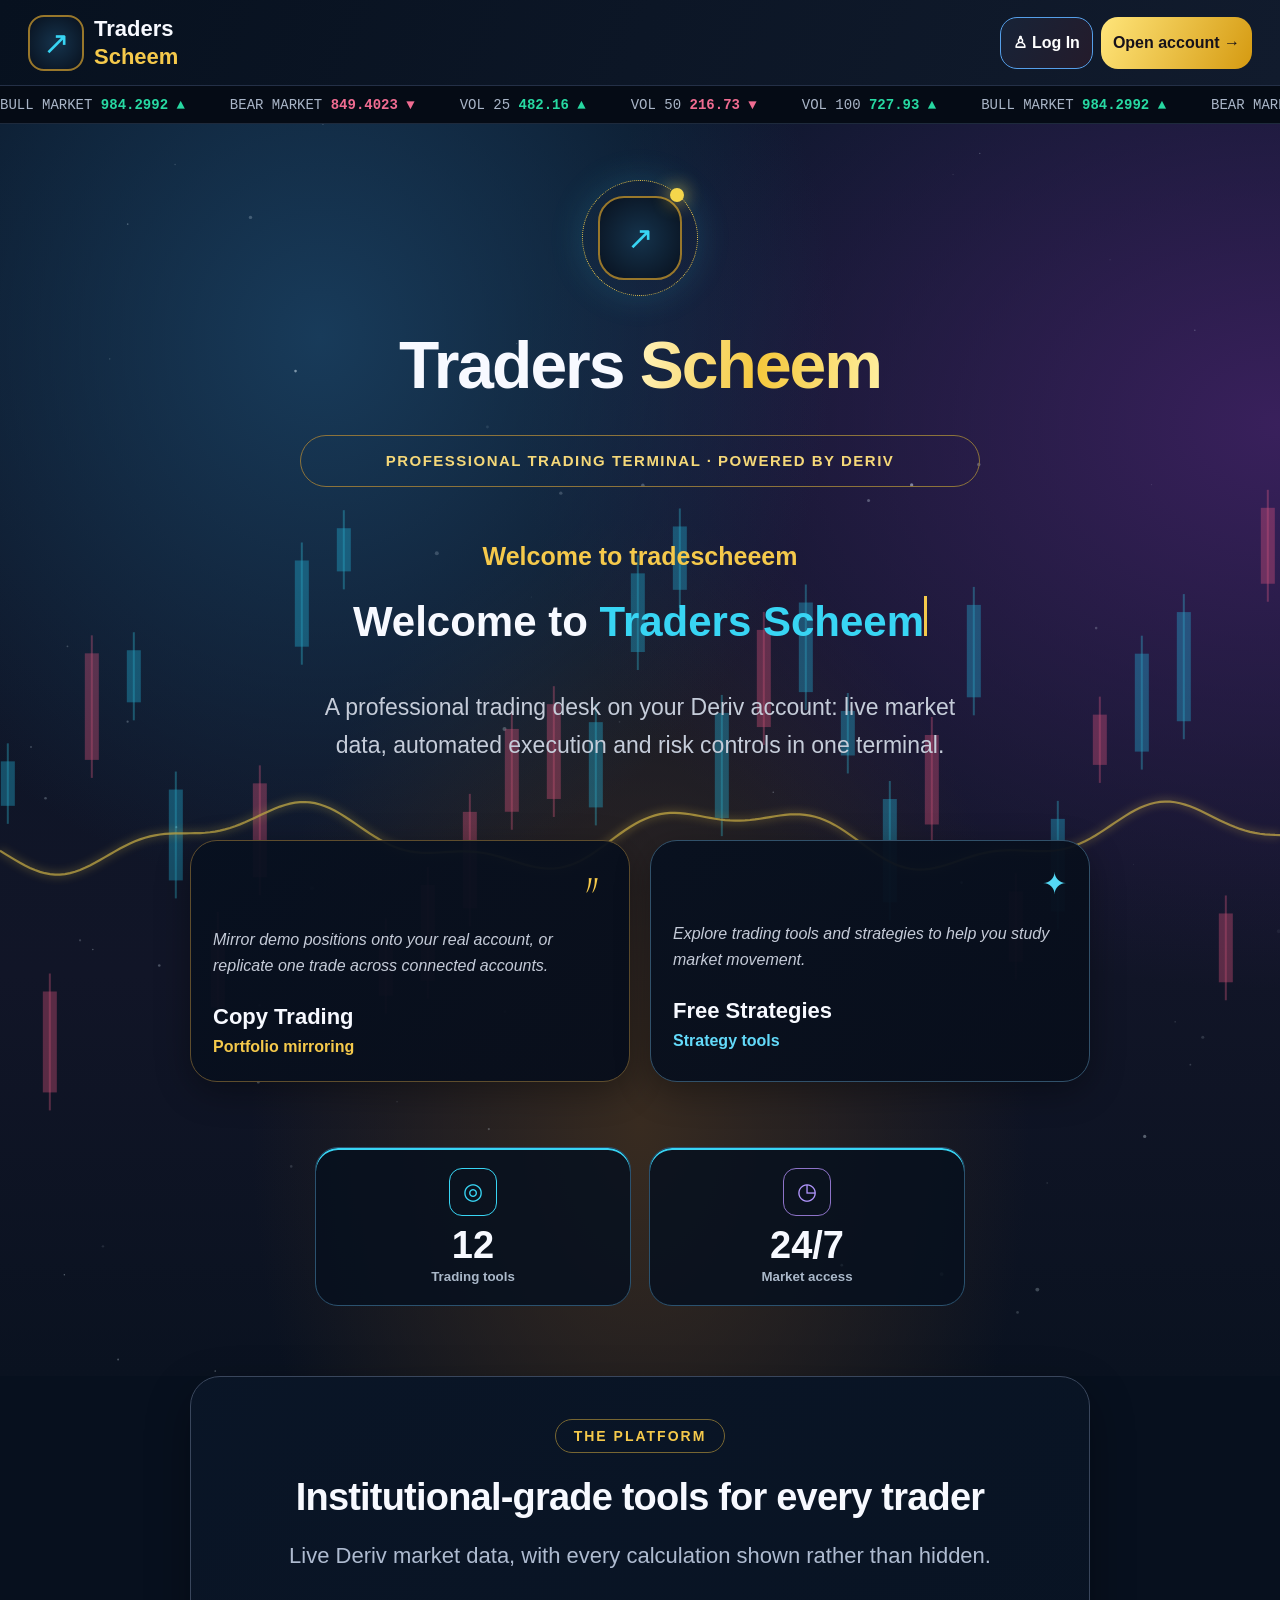
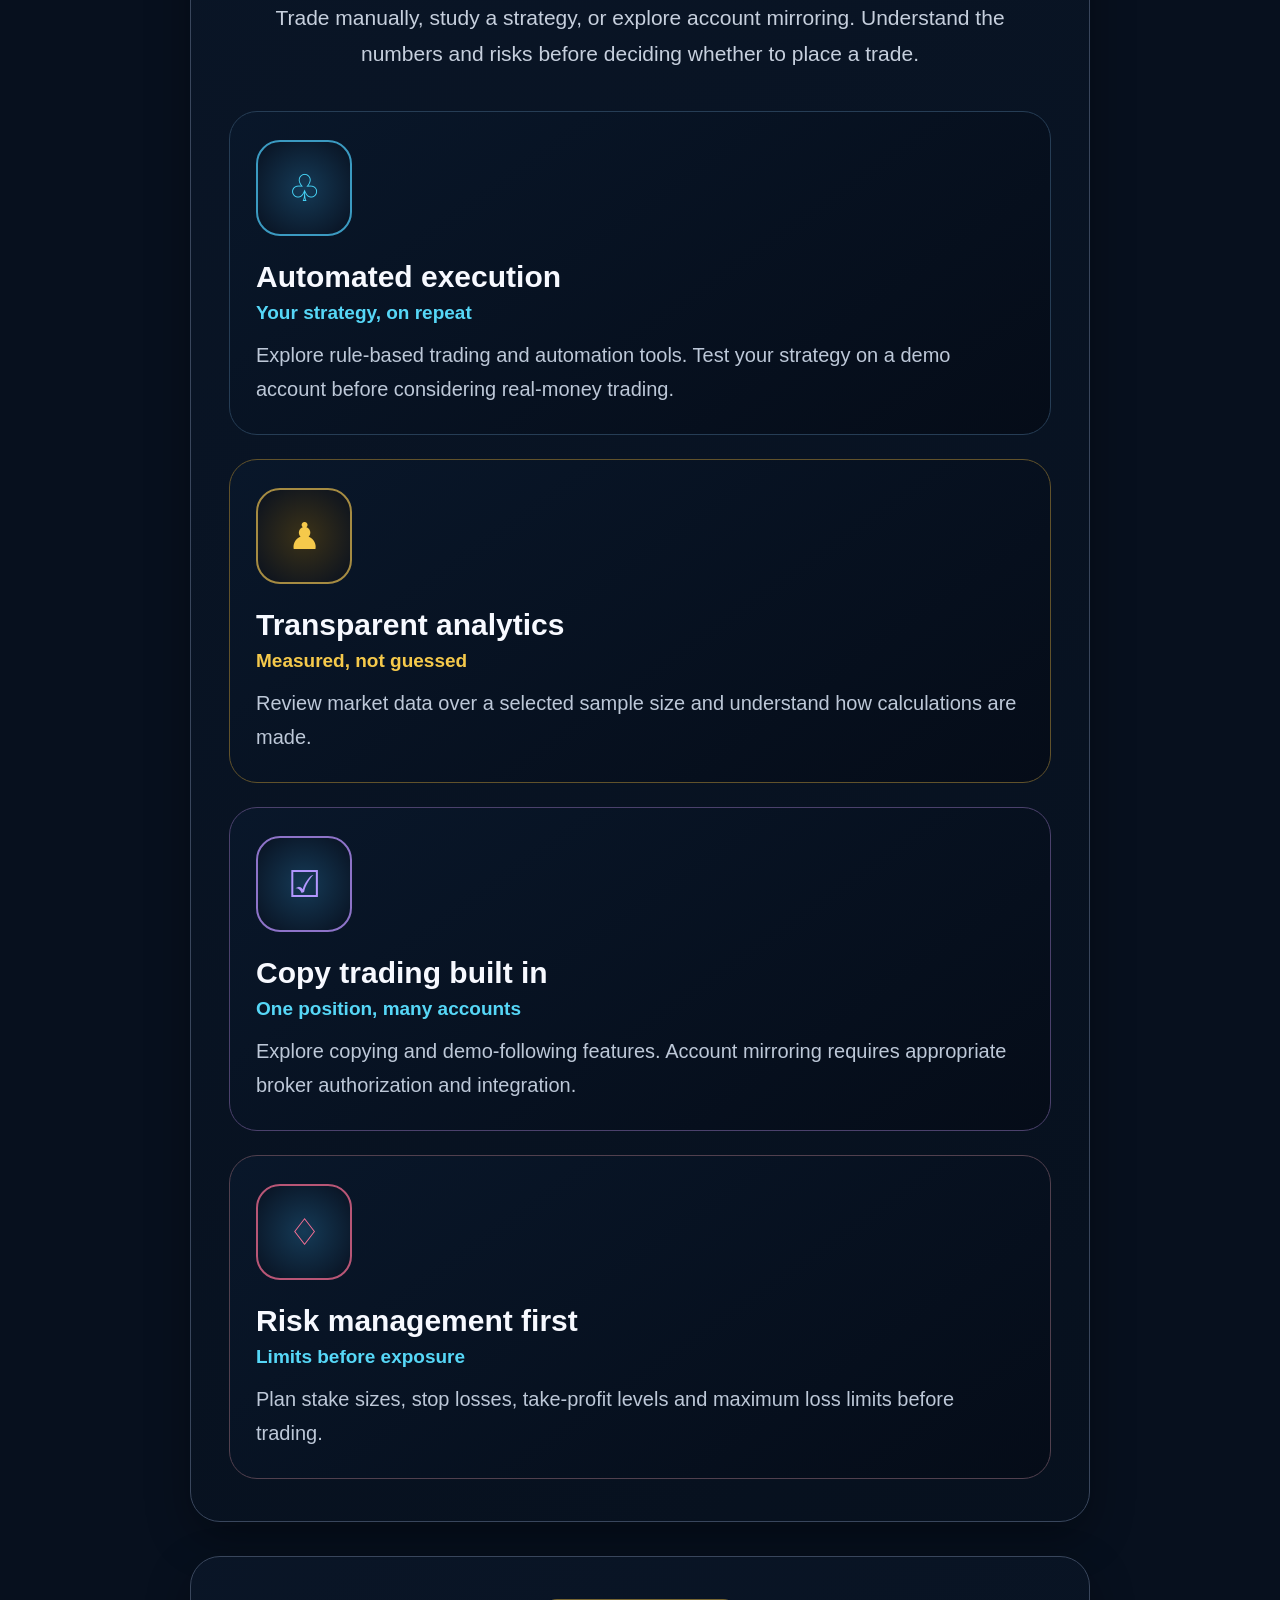
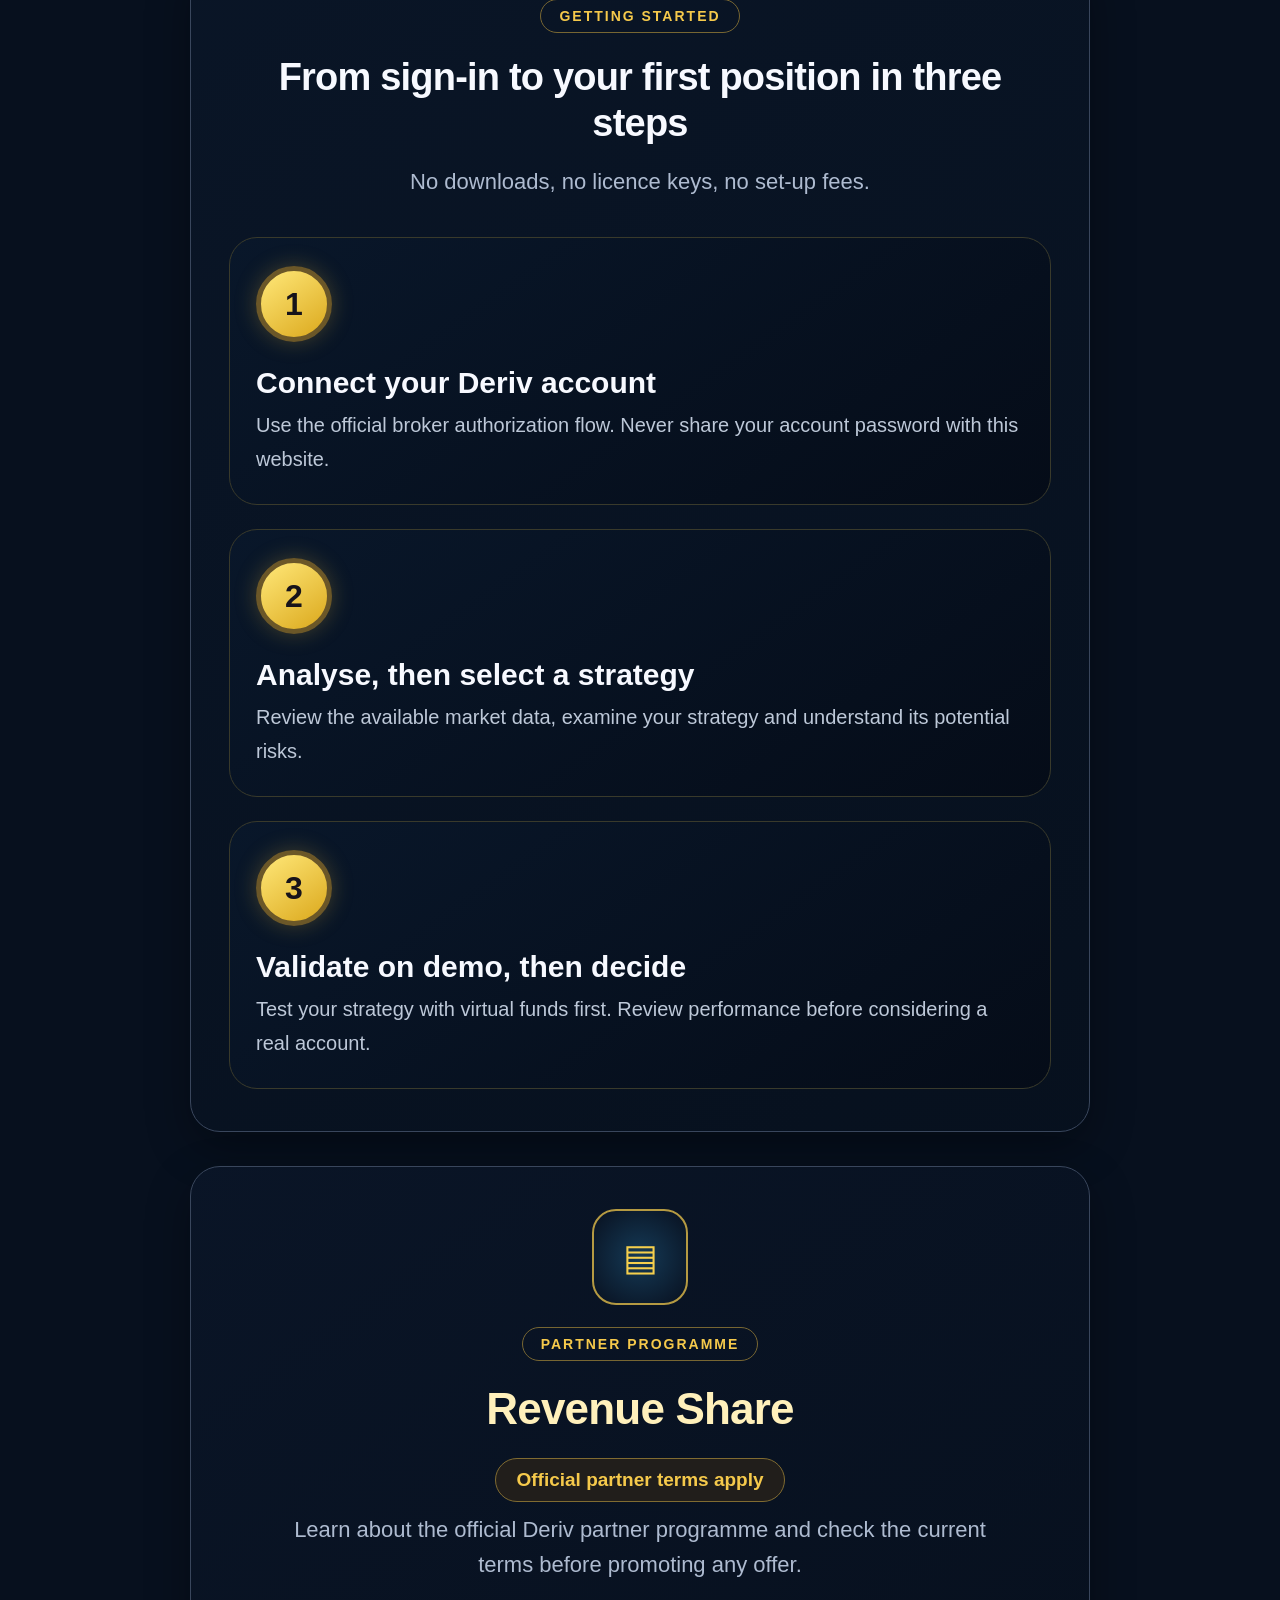
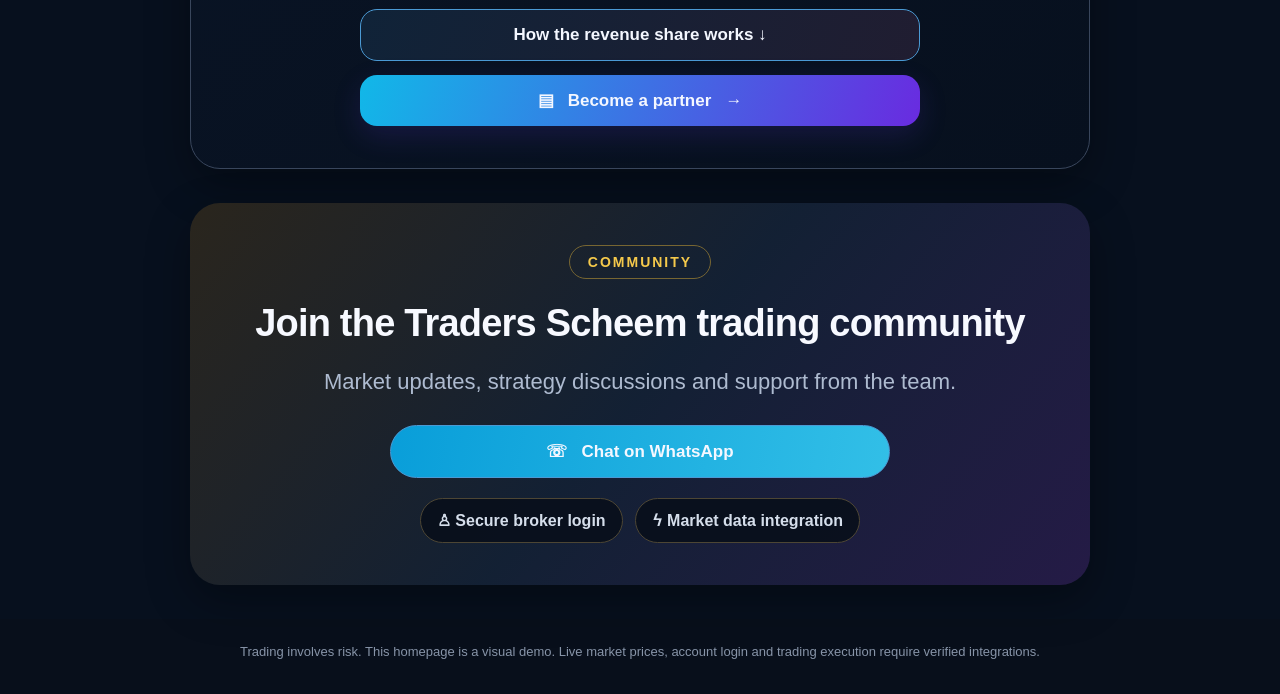
==== commit 44df581e: "Update index.html" ====
--- a/index.html
+++ b/index.html
@@ -561,7 +561,7 @@
       PROFESSIONAL TRADING TERMINAL · POWERED BY DERIV
     </div>
 
-    <p class="greeting">Good afternoon</p>
+    <p class="greeting">Welcome to tradescheeem</p>
 
     <p class="typing-line">
       Welcome to <span id="typed" class="cyan"></span><span class="cursor"></span>
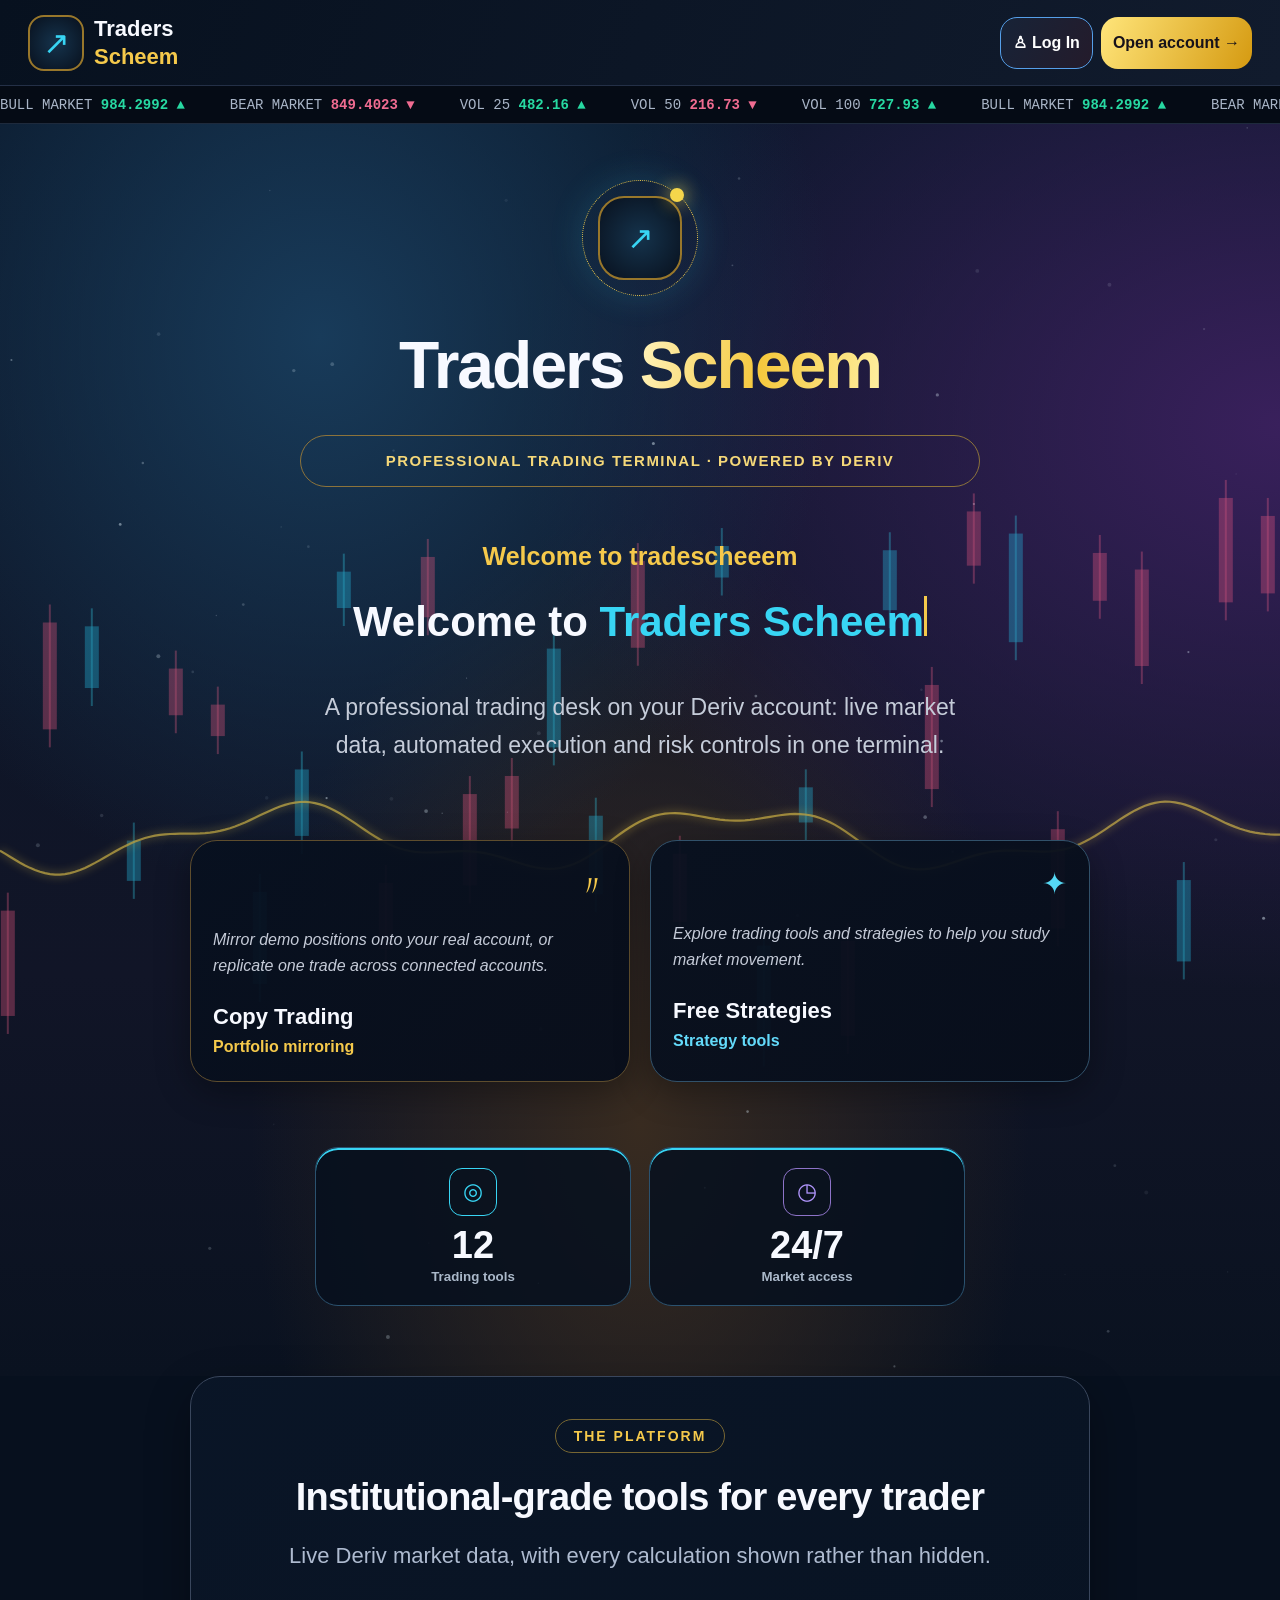
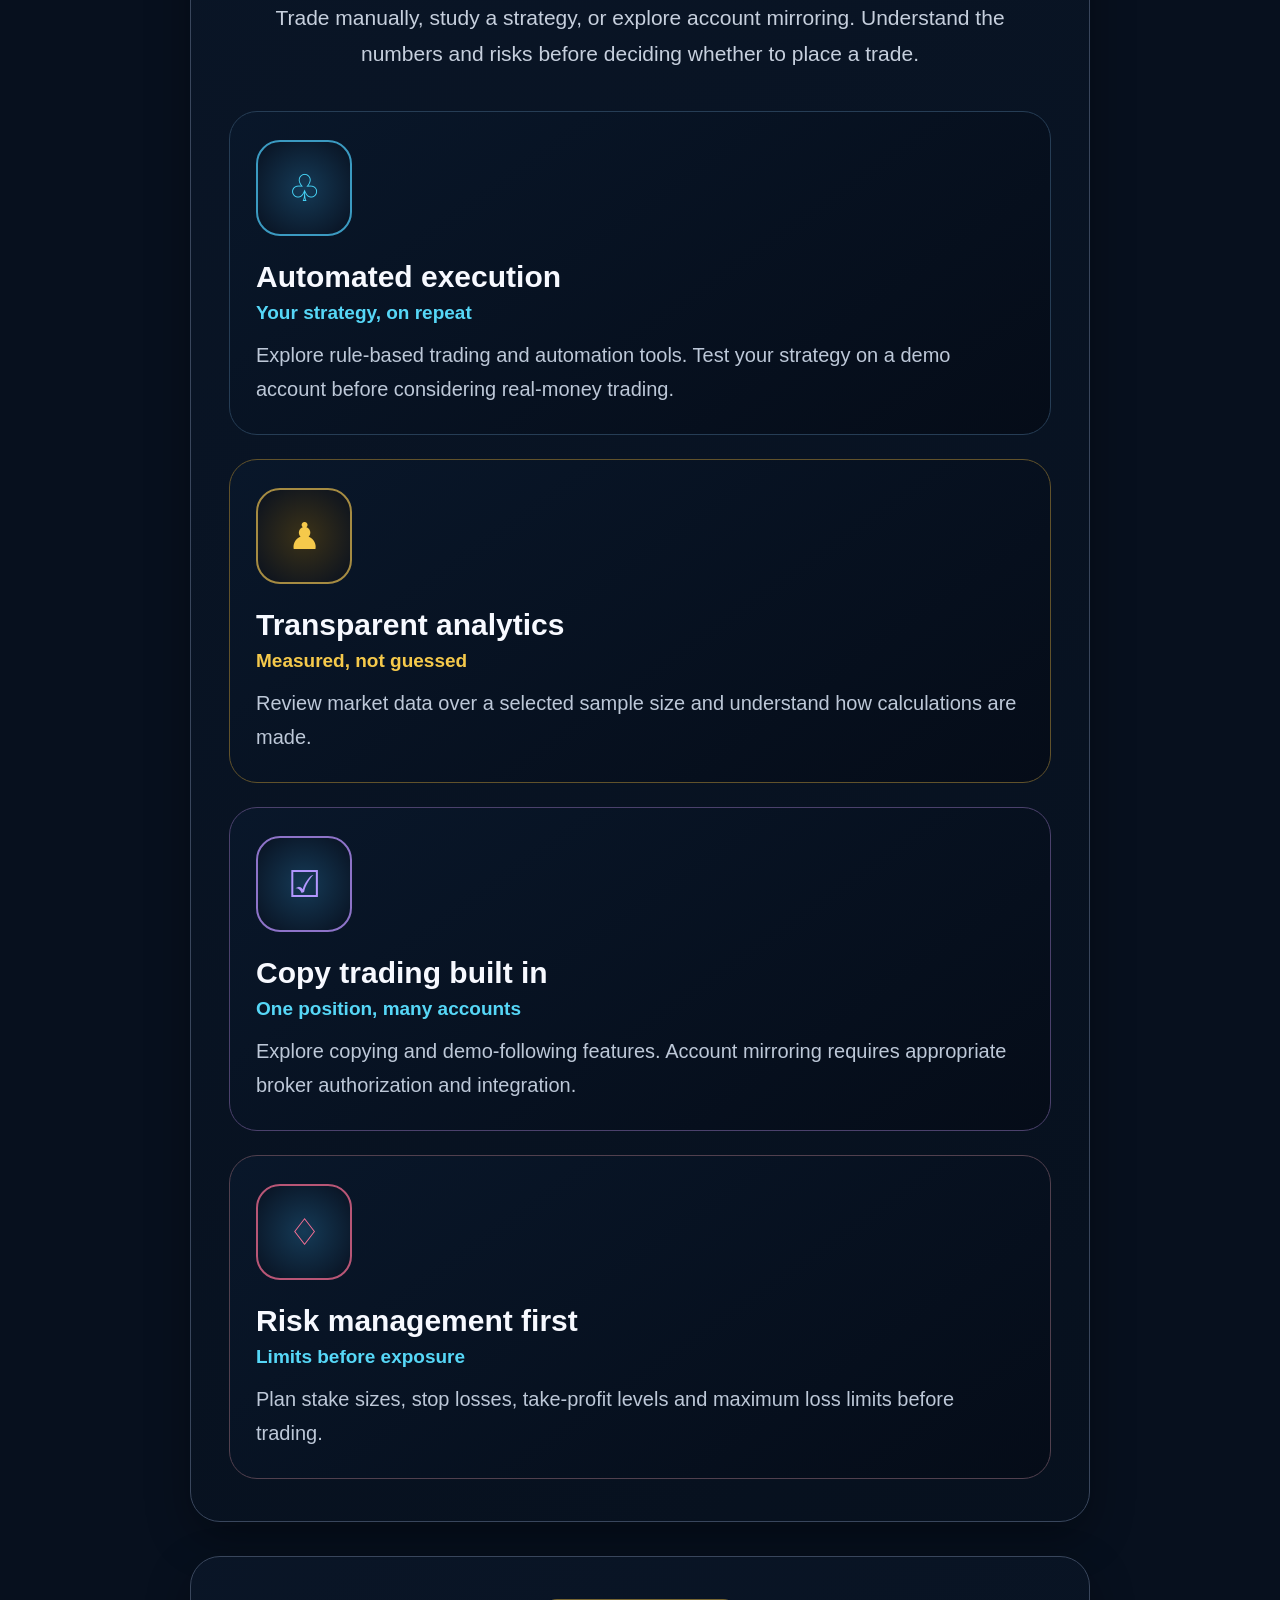
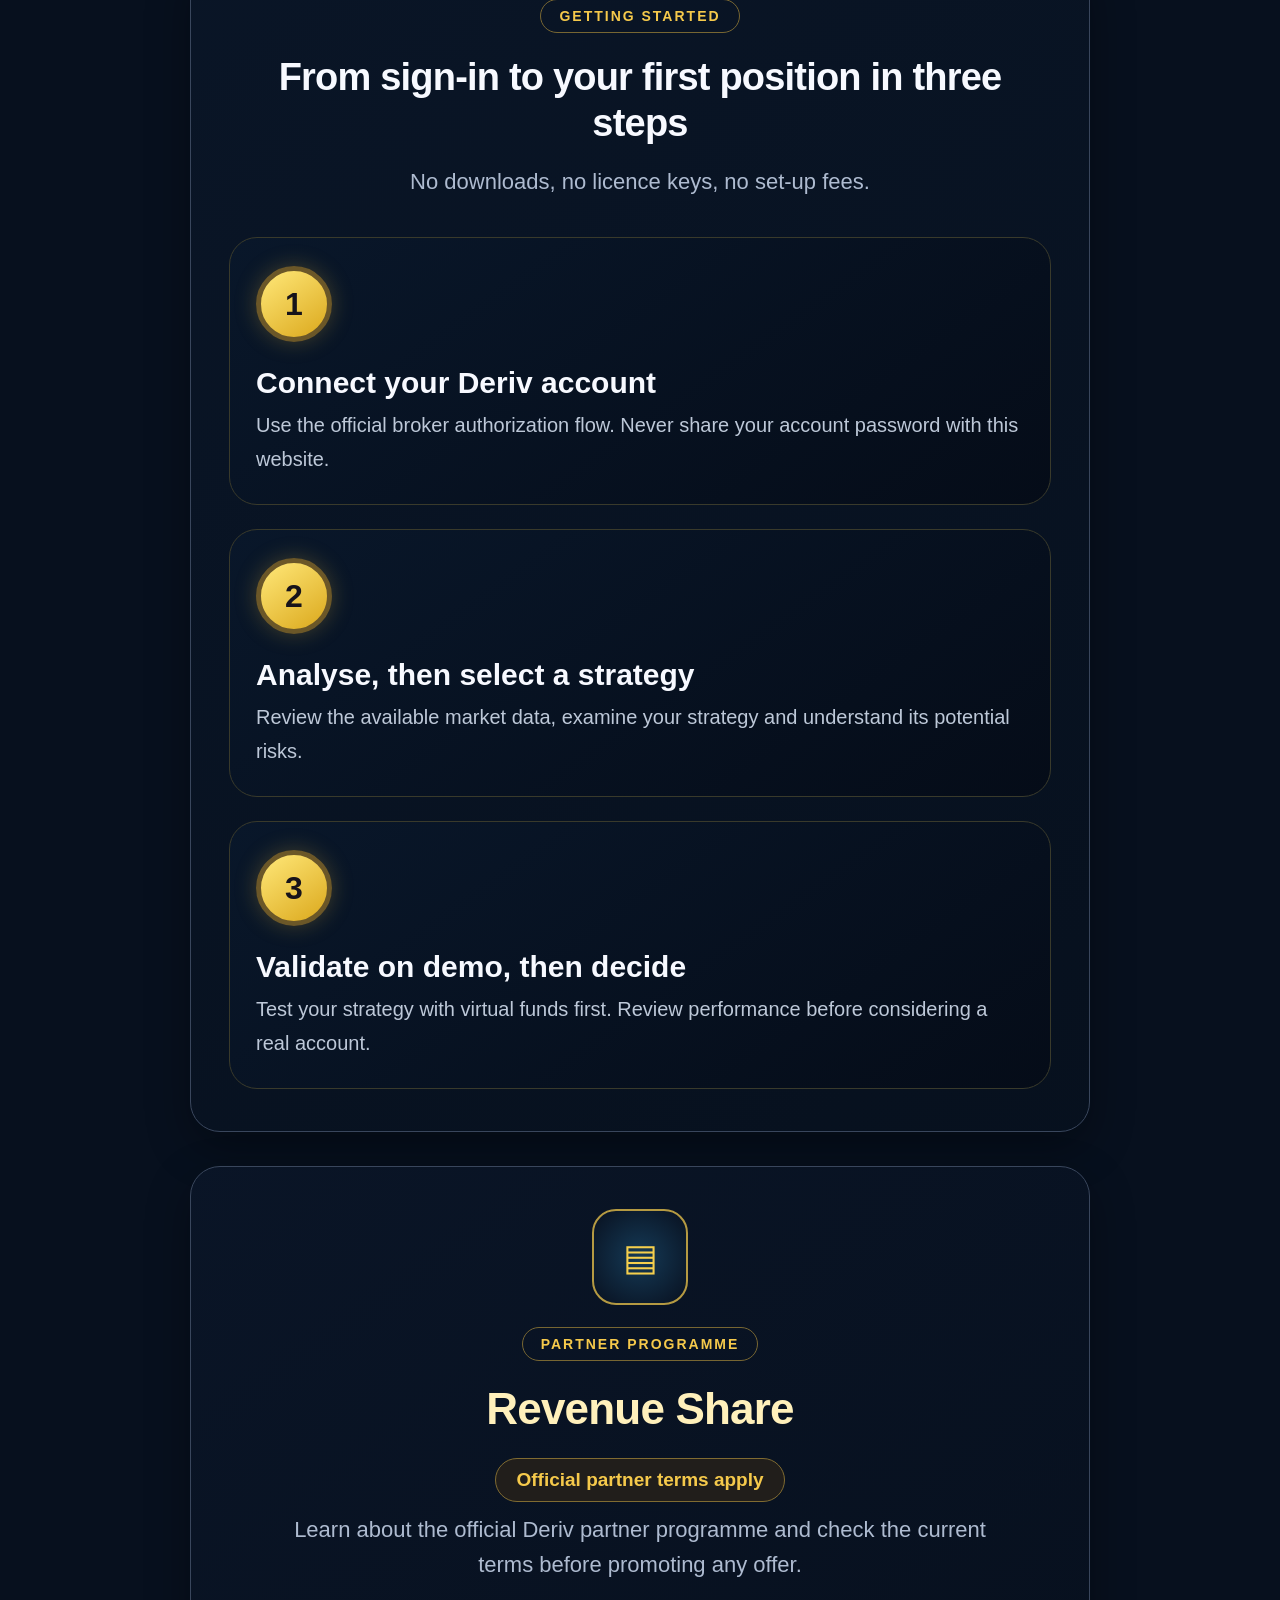
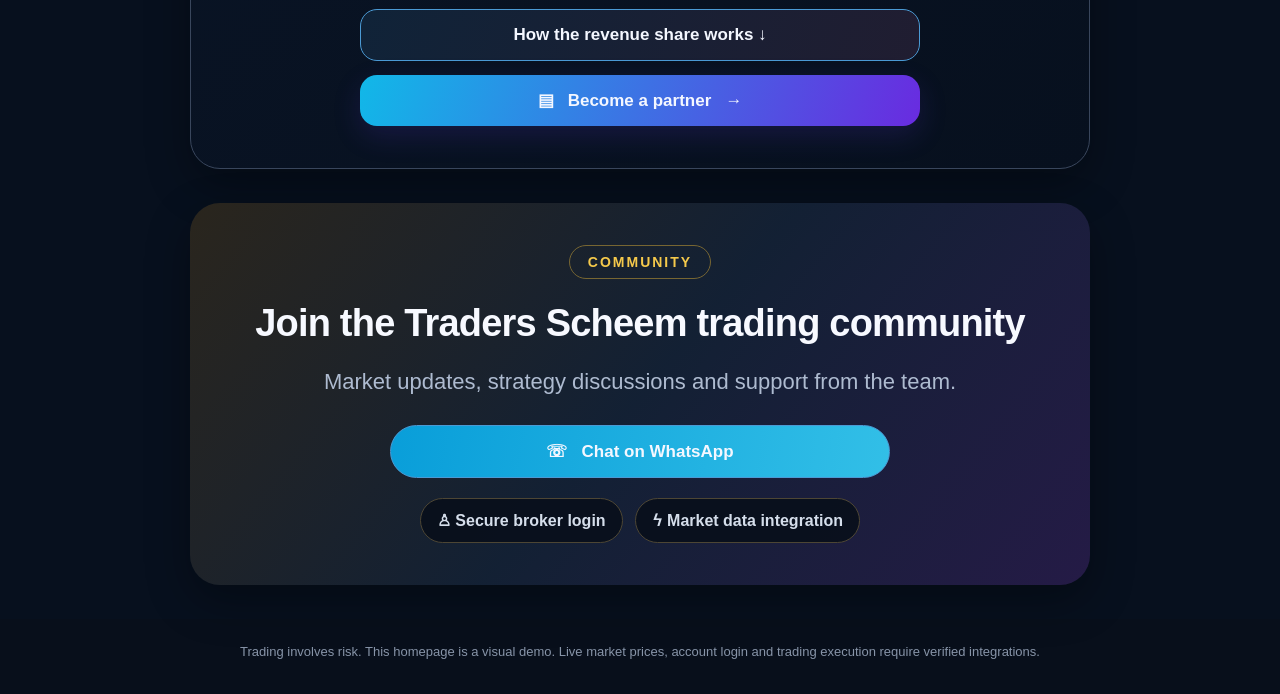
==== commit ee808cba: "Update index.html" ====
--- a/index.html
+++ b/index.html
@@ -4,7 +4,7 @@
 <meta charset="UTF-8">
 <meta name="viewport" content="width=device-width, initial-scale=1.0">
 <meta name="theme-color" content="#08101e">
-<title>Traders Scheem</title>
+<title>Traders Scheeem</title>
 
 <style>
 :root {
